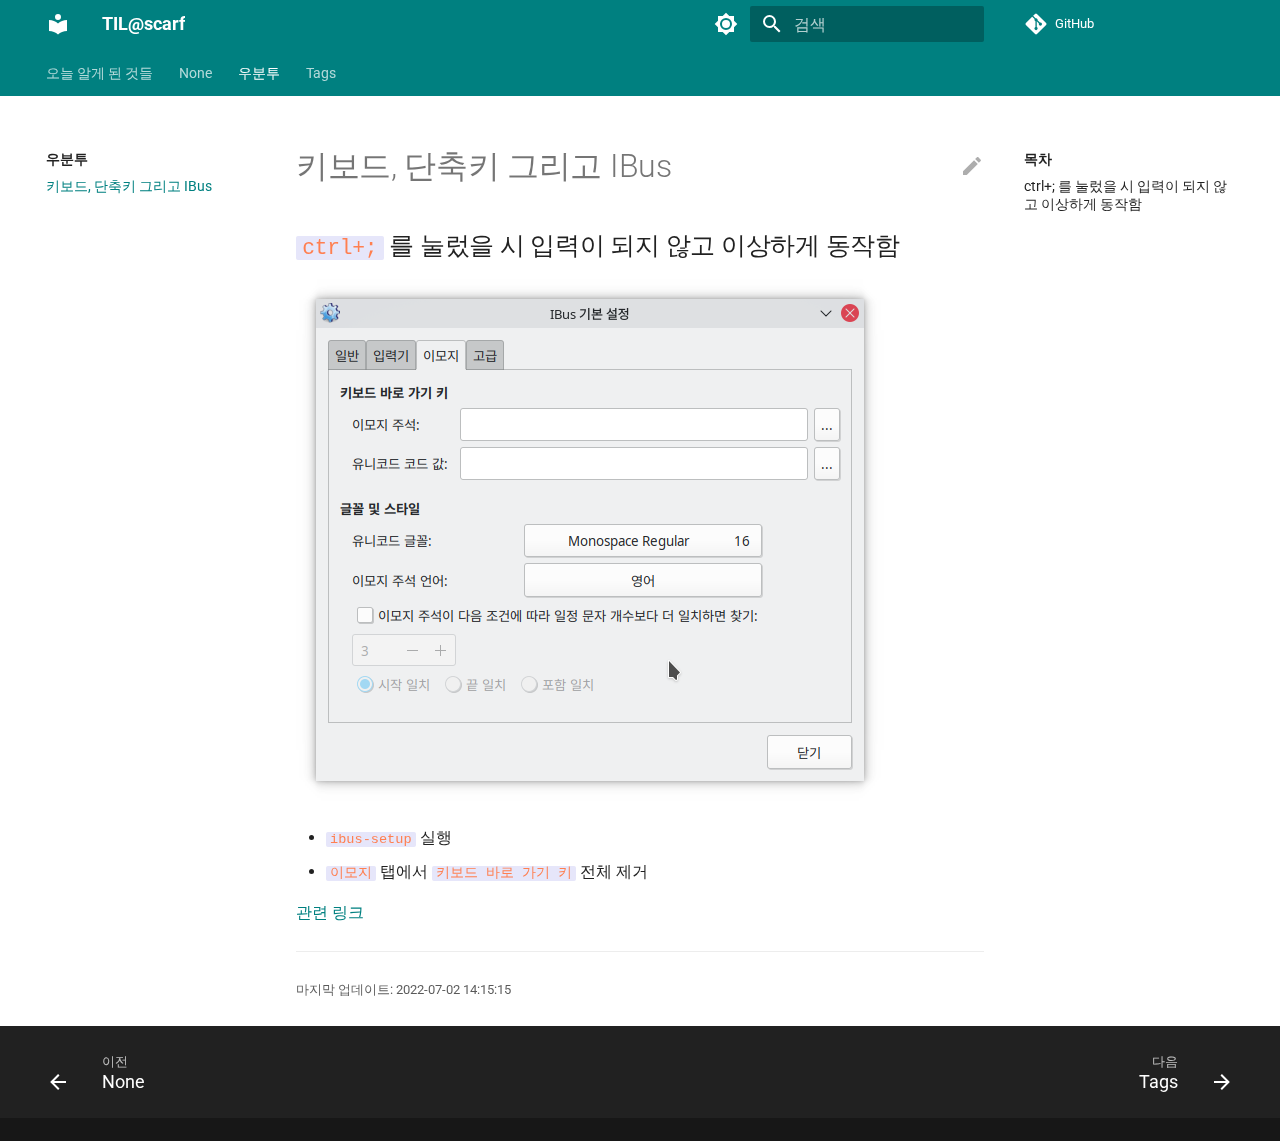
==== 우분투/keyboard/index.html @ 7611f524 "Deployed 8a9ab65 with MkDocs version: 1.3.0" ====
<!doctype html>
<html lang="kr" class="no-js">
  <head>
    
      <meta charset="utf-8">
      <meta name="viewport" content="width=device-width,initial-scale=1">
      
      
      
      <link rel="icon" href="../../assets/images/favicon.png">
      <meta name="generator" content="mkdocs-1.3.0, mkdocs-material-8.3.8">
    
    
      
        <title>키보드, 단축키 그리고 IBus - TIL@scarf</title>
      
    
    
      <link rel="stylesheet" href="../../assets/stylesheets/main.1d29e8d0.min.css">
      
        
        <link rel="stylesheet" href="../../assets/stylesheets/palette.cbb835fc.min.css">
        
      
      
    
    
    
      
        
        
        <link rel="preconnect" href="https://fonts.gstatic.com" crossorigin>
        <link rel="stylesheet" href="https://fonts.googleapis.com/css?family=Roboto:300,300i,400,400i,700,700i%7CUbuntu+Mono:400,400i,700,700i&display=fallback">
        <style>:root{--md-text-font:"Roboto";--md-code-font:"Ubuntu Mono"}</style>
      
    
    
      <link rel="stylesheet" href="../../stylesheets/extra.css">
    
    <script>__md_scope=new URL("../..",location),__md_get=(e,_=localStorage,t=__md_scope)=>JSON.parse(_.getItem(t.pathname+"."+e)),__md_set=(e,_,t=localStorage,a=__md_scope)=>{try{t.setItem(a.pathname+"."+e,JSON.stringify(_))}catch(e){}}</script>
    
      

    
    
  </head>
  
  
    
    
      
    
    
    
    
    <body dir="ltr" data-md-color-scheme="default" data-md-color-primary="" data-md-color-accent="">
  
    
    
      <script>var palette=__md_get("__palette");if(palette&&"object"==typeof palette.color)for(var key of Object.keys(palette.color))document.body.setAttribute("data-md-color-"+key,palette.color[key])</script>
    
    <input class="md-toggle" data-md-toggle="drawer" type="checkbox" id="__drawer" autocomplete="off">
    <input class="md-toggle" data-md-toggle="search" type="checkbox" id="__search" autocomplete="off">
    <label class="md-overlay" for="__drawer"></label>
    <div data-md-component="skip">
      
        
        <a href="#ibus" class="md-skip">
          콘텐츠로 이동
        </a>
      
    </div>
    <div data-md-component="announce">
      
    </div>
    
    
      

<header class="md-header" data-md-component="header">
  <nav class="md-header__inner md-grid" aria-label="Header">
    <a href="../.." title="TIL@scarf" class="md-header__button md-logo" aria-label="TIL@scarf" data-md-component="logo">
      
  
  <svg xmlns="http://www.w3.org/2000/svg" viewBox="0 0 24 24"><path d="M12 8a3 3 0 0 0 3-3 3 3 0 0 0-3-3 3 3 0 0 0-3 3 3 3 0 0 0 3 3m0 3.54C9.64 9.35 6.5 8 3 8v11c3.5 0 6.64 1.35 9 3.54 2.36-2.19 5.5-3.54 9-3.54V8c-3.5 0-6.64 1.35-9 3.54Z"/></svg>

    </a>
    <label class="md-header__button md-icon" for="__drawer">
      <svg xmlns="http://www.w3.org/2000/svg" viewBox="0 0 24 24"><path d="M3 6h18v2H3V6m0 5h18v2H3v-2m0 5h18v2H3v-2Z"/></svg>
    </label>
    <div class="md-header__title" data-md-component="header-title">
      <div class="md-header__ellipsis">
        <div class="md-header__topic">
          <span class="md-ellipsis">
            TIL@scarf
          </span>
        </div>
        <div class="md-header__topic" data-md-component="header-topic">
          <span class="md-ellipsis">
            
              키보드, 단축키 그리고 IBus
            
          </span>
        </div>
      </div>
    </div>
    
      <form class="md-header__option" data-md-component="palette">
        
          
          
          <input class="md-option" data-md-color-media="" data-md-color-scheme="default" data-md-color-primary="" data-md-color-accent=""  aria-label="Switch to dark mode"  type="radio" name="__palette" id="__palette_1">
          
            <label class="md-header__button md-icon" title="Switch to dark mode" for="__palette_2" hidden>
              <svg xmlns="http://www.w3.org/2000/svg" viewBox="0 0 24 24"><path d="M12 8a4 4 0 0 0-4 4 4 4 0 0 0 4 4 4 4 0 0 0 4-4 4 4 0 0 0-4-4m0 10a6 6 0 0 1-6-6 6 6 0 0 1 6-6 6 6 0 0 1 6 6 6 6 0 0 1-6 6m8-9.31V4h-4.69L12 .69 8.69 4H4v4.69L.69 12 4 15.31V20h4.69L12 23.31 15.31 20H20v-4.69L23.31 12 20 8.69Z"/></svg>
            </label>
          
        
          
          
          <input class="md-option" data-md-color-media="" data-md-color-scheme="slate" data-md-color-primary="" data-md-color-accent=""  aria-label="Switch to light mode"  type="radio" name="__palette" id="__palette_2">
          
            <label class="md-header__button md-icon" title="Switch to light mode" for="__palette_1" hidden>
              <svg xmlns="http://www.w3.org/2000/svg" viewBox="0 0 24 24"><path d="M12 18c-.89 0-1.74-.2-2.5-.55C11.56 16.5 13 14.42 13 12c0-2.42-1.44-4.5-3.5-5.45C10.26 6.2 11.11 6 12 6a6 6 0 0 1 6 6 6 6 0 0 1-6 6m8-9.31V4h-4.69L12 .69 8.69 4H4v4.69L.69 12 4 15.31V20h4.69L12 23.31 15.31 20H20v-4.69L23.31 12 20 8.69Z"/></svg>
            </label>
          
        
      </form>
    
    
    
      <label class="md-header__button md-icon" for="__search">
        <svg xmlns="http://www.w3.org/2000/svg" viewBox="0 0 24 24"><path d="M9.5 3A6.5 6.5 0 0 1 16 9.5c0 1.61-.59 3.09-1.56 4.23l.27.27h.79l5 5-1.5 1.5-5-5v-.79l-.27-.27A6.516 6.516 0 0 1 9.5 16 6.5 6.5 0 0 1 3 9.5 6.5 6.5 0 0 1 9.5 3m0 2C7 5 5 7 5 9.5S7 14 9.5 14 14 12 14 9.5 12 5 9.5 5Z"/></svg>
      </label>
      <div class="md-search" data-md-component="search" role="dialog">
  <label class="md-search__overlay" for="__search"></label>
  <div class="md-search__inner" role="search">
    <form class="md-search__form" name="search">
      <input type="text" class="md-search__input" name="query" aria-label="검색" placeholder="검색" autocapitalize="off" autocorrect="off" autocomplete="off" spellcheck="false" data-md-component="search-query" required>
      <label class="md-search__icon md-icon" for="__search">
        <svg xmlns="http://www.w3.org/2000/svg" viewBox="0 0 24 24"><path d="M9.5 3A6.5 6.5 0 0 1 16 9.5c0 1.61-.59 3.09-1.56 4.23l.27.27h.79l5 5-1.5 1.5-5-5v-.79l-.27-.27A6.516 6.516 0 0 1 9.5 16 6.5 6.5 0 0 1 3 9.5 6.5 6.5 0 0 1 9.5 3m0 2C7 5 5 7 5 9.5S7 14 9.5 14 14 12 14 9.5 12 5 9.5 5Z"/></svg>
        <svg xmlns="http://www.w3.org/2000/svg" viewBox="0 0 24 24"><path d="M20 11v2H8l5.5 5.5-1.42 1.42L4.16 12l7.92-7.92L13.5 5.5 8 11h12Z"/></svg>
      </label>
      <nav class="md-search__options" aria-label="검색">
        
        <button type="reset" class="md-search__icon md-icon" aria-label="지우기" tabindex="-1">
          <svg xmlns="http://www.w3.org/2000/svg" viewBox="0 0 24 24"><path d="M19 6.41 17.59 5 12 10.59 6.41 5 5 6.41 10.59 12 5 17.59 6.41 19 12 13.41 17.59 19 19 17.59 13.41 12 19 6.41Z"/></svg>
        </button>
      </nav>
      
        <div class="md-search__suggest" data-md-component="search-suggest"></div>
      
    </form>
    <div class="md-search__output">
      <div class="md-search__scrollwrap" data-md-scrollfix>
        <div class="md-search-result" data-md-component="search-result">
          <div class="md-search-result__meta">
            검색 초기화
          </div>
          <ol class="md-search-result__list"></ol>
        </div>
      </div>
    </div>
  </div>
</div>
    
    
      <div class="md-header__source">
        <a href="https://github.com/scarf005/TIL/" title="저장소로 이동" class="md-source" data-md-component="source">
  <div class="md-source__icon md-icon">
    
    <svg xmlns="http://www.w3.org/2000/svg" viewBox="0 0 448 512"><!--! Font Awesome Free 6.1.1 by @fontawesome - https://fontawesome.com License - https://fontawesome.com/license/free (Icons: CC BY 4.0, Fonts: SIL OFL 1.1, Code: MIT License) Copyright 2022 Fonticons, Inc.--><path d="M439.55 236.05 244 40.45a28.87 28.87 0 0 0-40.81 0l-40.66 40.63 51.52 51.52c27.06-9.14 52.68 16.77 43.39 43.68l49.66 49.66c34.23-11.8 61.18 31 35.47 56.69-26.49 26.49-70.21-2.87-56-37.34L240.22 199v121.85c25.3 12.54 22.26 41.85 9.08 55a34.34 34.34 0 0 1-48.55 0c-17.57-17.6-11.07-46.91 11.25-56v-123c-20.8-8.51-24.6-30.74-18.64-45L142.57 101 8.45 235.14a28.86 28.86 0 0 0 0 40.81l195.61 195.6a28.86 28.86 0 0 0 40.8 0l194.69-194.69a28.86 28.86 0 0 0 0-40.81z"/></svg>
  </div>
  <div class="md-source__repository">
    GitHub
  </div>
</a>
      </div>
    
  </nav>
  
</header>
    
    <div class="md-container" data-md-component="container">
      
      
        
          
            
<nav class="md-tabs" aria-label="Tabs" data-md-component="tabs">
  <div class="md-tabs__inner md-grid">
    <ul class="md-tabs__list">
      
        
  
  


  <li class="md-tabs__item">
    <a href="../.." class="md-tabs__link">
      오늘 알게 된 것들
    </a>
  </li>

      
        
  
  


  <li class="md-tabs__item">
    <a href="../../tags.html" class="md-tabs__link">
      None
    </a>
  </li>

      
        
  
  
    
  


  
  
  
    <li class="md-tabs__item">
      <a href="./" class="md-tabs__link md-tabs__link--active">
        우분투
      </a>
    </li>
  

      
        
  
  


  <li class="md-tabs__item">
    <a href="../../tags.html" class="md-tabs__link">
      Tags
    </a>
  </li>

      
    </ul>
  </div>
</nav>
          
        
      
      <main class="md-main" data-md-component="main">
        <div class="md-main__inner md-grid">
          
            
              
              <div class="md-sidebar md-sidebar--primary" data-md-component="sidebar" data-md-type="navigation" >
                <div class="md-sidebar__scrollwrap">
                  <div class="md-sidebar__inner">
                    

  


<nav class="md-nav md-nav--primary md-nav--lifted" aria-label="Navigation" data-md-level="0">
  <label class="md-nav__title" for="__drawer">
    <a href="../.." title="TIL@scarf" class="md-nav__button md-logo" aria-label="TIL@scarf" data-md-component="logo">
      
  
  <svg xmlns="http://www.w3.org/2000/svg" viewBox="0 0 24 24"><path d="M12 8a3 3 0 0 0 3-3 3 3 0 0 0-3-3 3 3 0 0 0-3 3 3 3 0 0 0 3 3m0 3.54C9.64 9.35 6.5 8 3 8v11c3.5 0 6.64 1.35 9 3.54 2.36-2.19 5.5-3.54 9-3.54V8c-3.5 0-6.64 1.35-9 3.54Z"/></svg>

    </a>
    TIL@scarf
  </label>
  
    <div class="md-nav__source">
      <a href="https://github.com/scarf005/TIL/" title="저장소로 이동" class="md-source" data-md-component="source">
  <div class="md-source__icon md-icon">
    
    <svg xmlns="http://www.w3.org/2000/svg" viewBox="0 0 448 512"><!--! Font Awesome Free 6.1.1 by @fontawesome - https://fontawesome.com License - https://fontawesome.com/license/free (Icons: CC BY 4.0, Fonts: SIL OFL 1.1, Code: MIT License) Copyright 2022 Fonticons, Inc.--><path d="M439.55 236.05 244 40.45a28.87 28.87 0 0 0-40.81 0l-40.66 40.63 51.52 51.52c27.06-9.14 52.68 16.77 43.39 43.68l49.66 49.66c34.23-11.8 61.18 31 35.47 56.69-26.49 26.49-70.21-2.87-56-37.34L240.22 199v121.85c25.3 12.54 22.26 41.85 9.08 55a34.34 34.34 0 0 1-48.55 0c-17.57-17.6-11.07-46.91 11.25-56v-123c-20.8-8.51-24.6-30.74-18.64-45L142.57 101 8.45 235.14a28.86 28.86 0 0 0 0 40.81l195.61 195.6a28.86 28.86 0 0 0 40.8 0l194.69-194.69a28.86 28.86 0 0 0 0-40.81z"/></svg>
  </div>
  <div class="md-source__repository">
    GitHub
  </div>
</a>
    </div>
  
  <ul class="md-nav__list" data-md-scrollfix>
    
      
      
      

  
  
  
    <li class="md-nav__item">
      <a href="../.." class="md-nav__link">
        오늘 알게 된 것들
      </a>
    </li>
  

    
      
      
      

  
  
  
    <li class="md-nav__item">
      <a href="../../tags.html" class="md-nav__link">
        None
      </a>
    </li>
  

    
      
      
      

  
  
    
  
  
    
    <li class="md-nav__item md-nav__item--active md-nav__item--nested">
      
      
        <input class="md-nav__toggle md-toggle" data-md-toggle="__nav_3" type="checkbox" id="__nav_3" checked>
      
      
      
      
        <label class="md-nav__link" for="__nav_3">
          우분투
          <span class="md-nav__icon md-icon"></span>
        </label>
      
      <nav class="md-nav" aria-label="우분투" data-md-level="1">
        <label class="md-nav__title" for="__nav_3">
          <span class="md-nav__icon md-icon"></span>
          우분투
        </label>
        <ul class="md-nav__list" data-md-scrollfix>
          
            
              
  
  
    
  
  
    <li class="md-nav__item md-nav__item--active">
      
      <input class="md-nav__toggle md-toggle" data-md-toggle="toc" type="checkbox" id="__toc">
      
      
        
      
      
        <label class="md-nav__link md-nav__link--active" for="__toc">
          키보드, 단축키 그리고 IBus
          <span class="md-nav__icon md-icon"></span>
        </label>
      
      <a href="./" class="md-nav__link md-nav__link--active">
        키보드, 단축키 그리고 IBus
      </a>
      
        

<nav class="md-nav md-nav--secondary" aria-label="목차">
  
  
  
    
  
  
    <label class="md-nav__title" for="__toc">
      <span class="md-nav__icon md-icon"></span>
      목차
    </label>
    <ul class="md-nav__list" data-md-component="toc" data-md-scrollfix>
      
        <li class="md-nav__item">
  <a href="#ctrl" class="md-nav__link">
    ctrl+; 를 눌렀을 시 입력이 되지 않고 이상하게 동작함
  </a>
  
</li>
      
    </ul>
  
</nav>
      
    </li>
  

            
          
        </ul>
      </nav>
    </li>
  

    
      
      
      

  
  
  
    <li class="md-nav__item">
      <a href="../../tags.html" class="md-nav__link">
        Tags
      </a>
    </li>
  

    
  </ul>
</nav>
                  </div>
                </div>
              </div>
            
            
              
              <div class="md-sidebar md-sidebar--secondary" data-md-component="sidebar" data-md-type="toc" >
                <div class="md-sidebar__scrollwrap">
                  <div class="md-sidebar__inner">
                    

<nav class="md-nav md-nav--secondary" aria-label="목차">
  
  
  
    
  
  
    <label class="md-nav__title" for="__toc">
      <span class="md-nav__icon md-icon"></span>
      목차
    </label>
    <ul class="md-nav__list" data-md-component="toc" data-md-scrollfix>
      
        <li class="md-nav__item">
  <a href="#ctrl" class="md-nav__link">
    ctrl+; 를 눌렀을 시 입력이 되지 않고 이상하게 동작함
  </a>
  
</li>
      
    </ul>
  
</nav>
                  </div>
                </div>
              </div>
            
          
          <div class="md-content" data-md-component="content">
            <article class="md-content__inner md-typeset">
              
                
  <a href="https://github.com/scarf005/TIL/edit/master/docs/우분투/keyboard.md" title="이 페이지를 편집" class="md-content__button md-icon">
    <svg xmlns="http://www.w3.org/2000/svg" viewBox="0 0 24 24"><path d="M20.71 7.04c.39-.39.39-1.04 0-1.41l-2.34-2.34c-.37-.39-1.02-.39-1.41 0l-1.84 1.83 3.75 3.75M3 17.25V21h3.75L17.81 9.93l-3.75-3.75L3 17.25Z"/></svg>
  </a>


  



<h1 id="ibus">키보드, 단축키 그리고 IBus</h1>
<h2 id="ctrl"><code>ctrl+;</code> 를 눌렀을 시 입력이 되지 않고 이상하게 동작함</h2>
<p><img alt="" src="/images/IBus 기본 설정_01.png" /></p>
<ul>
<li><code>ibus-setup</code> 실행</li>
<li><code>이모지</code> 탭에서 <code>키보드 바로 가기 키</code> 전체 제거</li>
</ul>
<p><a href="https://forums.debian.net/viewtopic.php?f=6&amp;p=752386">관련 링크</a></p>

  <hr>
<div class="md-source-file">
  <small>
    
      마지막 업데이트:
      <span class="git-revision-date-localized-plugin git-revision-date-localized-plugin-iso_datetime">2022-07-02 14:15:15</span>
      
    
  </small>
</div>

              
            </article>
            
          </div>
        </div>
        
      </main>
      
        <footer class="md-footer">
  
    
    <nav class="md-footer__inner md-grid" aria-label="Footer" >
      
        
        <a href="../../tags.html" class="md-footer__link md-footer__link--prev" aria-label="이전: None" rel="prev">
          <div class="md-footer__button md-icon">
            <svg xmlns="http://www.w3.org/2000/svg" viewBox="0 0 24 24"><path d="M20 11v2H8l5.5 5.5-1.42 1.42L4.16 12l7.92-7.92L13.5 5.5 8 11h12Z"/></svg>
          </div>
          <div class="md-footer__title">
            <div class="md-ellipsis">
              <span class="md-footer__direction">
                이전
              </span>
              None
            </div>
          </div>
        </a>
      
      
        
        <a href="../../tags.html" class="md-footer__link md-footer__link--next" aria-label="다음: Tags" rel="next">
          <div class="md-footer__title">
            <div class="md-ellipsis">
              <span class="md-footer__direction">
                다음
              </span>
              Tags
            </div>
          </div>
          <div class="md-footer__button md-icon">
            <svg xmlns="http://www.w3.org/2000/svg" viewBox="0 0 24 24"><path d="M4 11v2h12l-5.5 5.5 1.42 1.42L19.84 12l-7.92-7.92L10.5 5.5 16 11H4Z"/></svg>
          </div>
        </a>
      
    </nav>
  
  <div class="md-footer-meta md-typeset">
    <div class="md-footer-meta__inner md-grid">
      <div class="md-copyright">
  
  
</div>
      
    </div>
  </div>
</footer>
      
    </div>
    <div class="md-dialog" data-md-component="dialog">
      <div class="md-dialog__inner md-typeset"></div>
    </div>
    <script id="__config" type="application/json">{"base": "../..", "features": ["navigation.instant", "navigation.tabs", "search.suggest", "search.highlight", "header.autohide"], "search": "../../assets/javascripts/workers/search.b97dbffb.min.js", "translations": {"clipboard.copied": "\ud074\ub9bd\ubcf4\ub4dc\uc5d0 \ubcf5\uc0ac\ub428", "clipboard.copy": "\ud074\ub9bd\ubcf4\ub4dc\ub85c \ubcf5\uc0ac", "search.config.lang": "en", "search.config.pipeline": " ", "search.config.separator": "[\\s\\-]+", "search.placeholder": "\uac80\uc0c9", "search.result.more.one": "\uc774 \ubb38\uc11c\uc5d0\uc11c 1\uac1c\uc758 \uac80\uc0c9 \uacb0\uacfc \ub354 \ubcf4\uae30", "search.result.more.other": "\uc774 \ubb38\uc11c\uc5d0\uc11c #\uac1c\uc758 \uac80\uc0c9 \uacb0\uacfc \ub354 \ubcf4\uae30", "search.result.none": "\uac80\uc0c9\uc5b4\uc640 \uc77c\uce58\ud558\ub294 \ubb38\uc11c\uac00 \uc5c6\uc2b5\ub2c8\ub2e4", "search.result.one": "1\uac1c\uc758 \uc77c\uce58\ud558\ub294 \ubb38\uc11c", "search.result.other": "#\uac1c\uc758 \uc77c\uce58\ud558\ub294 \ubb38\uc11c", "search.result.placeholder": "\uac80\uc0c9\uc5b4\ub97c \uc785\ub825\ud558\uc138\uc694", "search.result.term.missing": "\ud3ec\ud568\ub418\uc9c0 \uc54a\uc740 \uac80\uc0c9\uc5b4", "select.version.title": "\ubc84\uc804 \uc120\ud0dd"}}</script>
    
    
      <script src="../../assets/javascripts/bundle.0238f547.min.js"></script>
      
    
  </body>
</html>
---- assets/stylesheets/main.1d29e8d0.min.css ----
@charset "UTF-8";html{-webkit-text-size-adjust:none;-moz-text-size-adjust:none;-ms-text-size-adjust:none;text-size-adjust:none;box-sizing:border-box}*,:after,:before{box-sizing:inherit}@media (prefers-reduced-motion){*,:after,:before{transition:none!important}}body{margin:0}a,button,input,label{-webkit-tap-highlight-color:transparent}a{color:inherit;text-decoration:none}hr{border:0;box-sizing:initial;display:block;height:.05rem;overflow:visible;padding:0}small{font-size:80%}sub,sup{line-height:1em}img{border-style:none}table{border-collapse:initial;border-spacing:0}td,th{font-weight:400;vertical-align:top}button{background:transparent;border:0;font-family:inherit;font-size:inherit;margin:0;padding:0}input{border:0;outline:none}:root,[data-md-color-scheme=default]{--md-default-fg-color:rgba(0,0,0,.87);--md-default-fg-color--light:rgba(0,0,0,.54);--md-default-fg-color--lighter:rgba(0,0,0,.32);--md-default-fg-color--lightest:rgba(0,0,0,.07);--md-default-bg-color:#fff;--md-default-bg-color--light:hsla(0,0%,100%,.7);--md-default-bg-color--lighter:hsla(0,0%,100%,.3);--md-default-bg-color--lightest:hsla(0,0%,100%,.12);--md-primary-fg-color:#4051b5;--md-primary-fg-color--light:#5d6cc0;--md-primary-fg-color--dark:#303fa1;--md-primary-bg-color:#fff;--md-primary-bg-color--light:hsla(0,0%,100%,.7);--md-accent-fg-color:#526cfe;--md-accent-fg-color--transparent:rgba(82,108,254,.1);--md-accent-bg-color:#fff;--md-accent-bg-color--light:hsla(0,0%,100%,.7);--md-code-fg-color:#36464e;--md-code-bg-color:#f5f5f5;--md-code-hl-color:rgba(255,255,0,.5);--md-code-hl-number-color:#d52a2a;--md-code-hl-special-color:#db1457;--md-code-hl-function-color:#a846b9;--md-code-hl-constant-color:#6e59d9;--md-code-hl-keyword-color:#3f6ec6;--md-code-hl-string-color:#1c7d4d;--md-code-hl-name-color:var(--md-code-fg-color);--md-code-hl-operator-color:var(--md-default-fg-color--light);--md-code-hl-punctuation-color:var(--md-default-fg-color--light);--md-code-hl-comment-color:var(--md-default-fg-color--light);--md-code-hl-generic-color:var(--md-default-fg-color--light);--md-code-hl-variable-color:var(--md-default-fg-color--light);--md-typeset-color:var(--md-default-fg-color);--md-typeset-a-color:var(--md-primary-fg-color);--md-typeset-mark-color:rgba(255,255,0,.5);--md-typeset-del-color:rgba(245,80,61,.15);--md-typeset-ins-color:rgba(11,213,112,.15);--md-typeset-kbd-color:#fafafa;--md-typeset-kbd-accent-color:#fff;--md-typeset-kbd-border-color:#b8b8b8;--md-typeset-table-color:rgba(0,0,0,.12);--md-admonition-fg-color:var(--md-default-fg-color);--md-admonition-bg-color:var(--md-default-bg-color);--md-footer-fg-color:#fff;--md-footer-fg-color--light:hsla(0,0%,100%,.7);--md-footer-fg-color--lighter:hsla(0,0%,100%,.3);--md-footer-bg-color:rgba(0,0,0,.87);--md-footer-bg-color--dark:rgba(0,0,0,.32);--md-shadow-z1:0 0.2rem 0.5rem rgba(0,0,0,.05),0 0 0.05rem rgba(0,0,0,.1);--md-shadow-z2:0 0.2rem 0.5rem rgba(0,0,0,.1),0 0 0.05rem rgba(0,0,0,.25);--md-shadow-z3:0 0.2rem 0.5rem rgba(0,0,0,.2),0 0 0.05rem rgba(0,0,0,.35)}.md-icon svg{fill:currentcolor;display:block;height:1.2rem;width:1.2rem}body{-webkit-font-smoothing:antialiased;-moz-osx-font-smoothing:grayscale;--md-text-font-family:var(--md-text-font,_),-apple-system,BlinkMacSystemFont,Helvetica,Arial,sans-serif;--md-code-font-family:var(--md-code-font,_),SFMono-Regular,Consolas,Menlo,monospace}body,input{font-feature-settings:"kern","liga";font-family:var(--md-text-font-family)}body,code,input,kbd,pre{color:var(--md-typeset-color)}code,kbd,pre{font-feature-settings:"kern";font-family:var(--md-code-font-family)}:root{--md-typeset-table-sort-icon:url('data:image/svg+xml;charset=utf-8,<svg xmlns="http://www.w3.org/2000/svg" viewBox="0 0 24 24"><path d="m18 21-4-4h3V7h-3l4-4 4 4h-3v10h3M2 19v-2h10v2M2 13v-2h7v2M2 7V5h4v2H2Z"/></svg>');--md-typeset-table-sort-icon--asc:url('data:image/svg+xml;charset=utf-8,<svg xmlns="http://www.w3.org/2000/svg" viewBox="0 0 24 24"><path d="M19 17h3l-4 4-4-4h3V3h2M2 17h10v2H2M6 5v2H2V5m0 6h7v2H2v-2Z"/></svg>');--md-typeset-table-sort-icon--desc:url('data:image/svg+xml;charset=utf-8,<svg xmlns="http://www.w3.org/2000/svg" viewBox="0 0 24 24"><path d="M19 7h3l-4-4-4 4h3v14h2M2 17h10v2H2M6 5v2H2V5m0 6h7v2H2v-2Z"/></svg>')}.md-typeset{-webkit-print-color-adjust:exact;color-adjust:exact;font-size:.8rem;line-height:1.6}@media print{.md-typeset{font-size:.68rem}}.md-typeset blockquote,.md-typeset dl,.md-typeset figure,.md-typeset ol,.md-typeset pre,.md-typeset ul{margin-bottom:1em;margin-top:1em}.md-typeset h1{color:var(--md-default-fg-color--light);font-size:2em;line-height:1.3;margin:0 0 1.25em}.md-typeset h1,.md-typeset h2{font-weight:300;letter-spacing:-.01em}.md-typeset h2{font-size:1.5625em;line-height:1.4;margin:1.6em 0 .64em}.md-typeset h3{font-size:1.25em;font-weight:400;letter-spacing:-.01em;line-height:1.5;margin:1.6em 0 .8em}.md-typeset h2+h3{margin-top:.8em}.md-typeset h4{font-weight:700;letter-spacing:-.01em;margin:1em 0}.md-typeset h5,.md-typeset h6{color:var(--md-default-fg-color--light);font-size:.8em;font-weight:700;letter-spacing:-.01em;margin:1.25em 0}.md-typeset h5{text-transform:uppercase}.md-typeset hr{border-bottom:.05rem solid var(--md-default-fg-color--lightest);display:flow-root;margin:1.5em 0}.md-typeset a{color:var(--md-typeset-a-color);word-break:break-word}.md-typeset a,.md-typeset a:before{transition:color 125ms}.md-typeset a:focus,.md-typeset a:hover{color:var(--md-accent-fg-color)}.md-typeset a:focus code,.md-typeset a:hover code{background-color:var(--md-accent-fg-color--transparent)}.md-typeset a code{color:currentcolor;transition:background-color 125ms}.md-typeset a.focus-visible{outline-color:var(--md-accent-fg-color);outline-offset:.2rem}.md-typeset code,.md-typeset kbd,.md-typeset pre{color:var(--md-code-fg-color);direction:ltr}@media print{.md-typeset code,.md-typeset kbd,.md-typeset pre{white-space:pre-wrap}}.md-typeset code{background-color:var(--md-code-bg-color);border-radius:.1rem;-webkit-box-decoration-break:clone;box-decoration-break:clone;font-size:.85em;padding:0 .2941176471em;word-break:break-word}.md-typeset code:not(.focus-visible){-webkit-tap-highlight-color:transparent;outline:none}.md-typeset pre{display:flow-root;line-height:1.4;position:relative}.md-typeset pre>code{-webkit-box-decoration-break:slice;box-decoration-break:slice;box-shadow:none;display:block;margin:0;outline-color:var(--md-accent-fg-color);overflow:auto;padding:.7720588235em 1.1764705882em;scrollbar-color:var(--md-default-fg-color--lighter) transparent;scrollbar-width:thin;touch-action:auto;word-break:normal}.md-typeset pre>code:hover{scrollbar-color:var(--md-accent-fg-color) transparent}.md-typeset pre>code::-webkit-scrollbar{height:.2rem;width:.2rem}.md-typeset pre>code::-webkit-scrollbar-thumb{background-color:var(--md-default-fg-color--lighter)}.md-typeset pre>code::-webkit-scrollbar-thumb:hover{background-color:var(--md-accent-fg-color)}.md-typeset kbd{background-color:var(--md-typeset-kbd-color);border-radius:.1rem;box-shadow:0 .1rem 0 .05rem var(--md-typeset-kbd-border-color),0 .1rem 0 var(--md-typeset-kbd-border-color),0 -.1rem .2rem var(--md-typeset-kbd-accent-color) inset;color:var(--md-default-fg-color);display:inline-block;font-size:.75em;padding:0 .6666666667em;vertical-align:text-top;word-break:break-word}.md-typeset mark{background-color:var(--md-typeset-mark-color);-webkit-box-decoration-break:clone;box-decoration-break:clone;color:inherit;word-break:break-word}.md-typeset abbr{border-bottom:.05rem dotted var(--md-default-fg-color--light);cursor:help;text-decoration:none}@media (hover:none){.md-typeset abbr{position:relative}.md-typeset abbr[title]:-webkit-any(:focus,:hover):after{background-color:var(--md-default-fg-color);border-radius:.1rem;box-shadow:var(--md-shadow-z3);color:var(--md-default-bg-color);content:attr(title);display:inline-block;font-size:.7rem;margin-top:2em;max-width:80%;min-width:-webkit-max-content;min-width:max-content;padding:.2rem .3rem;position:absolute;width:auto}.md-typeset abbr[title]:-moz-any(:focus,:hover):after{background-color:var(--md-default-fg-color);border-radius:.1rem;box-shadow:var(--md-shadow-z3);color:var(--md-default-bg-color);content:attr(title);display:inline-block;font-size:.7rem;margin-top:2em;max-width:80%;min-width:-moz-max-content;min-width:max-content;padding:.2rem .3rem;position:absolute;width:auto}[dir=ltr] .md-typeset abbr[title]:-webkit-any(:focus,:hover):after{left:0}[dir=ltr] .md-typeset abbr[title]:-moz-any(:focus,:hover):after{left:0}[dir=ltr] .md-typeset abbr[title]:is(:focus,:hover):after{left:0}[dir=rtl] .md-typeset abbr[title]:-webkit-any(:focus,:hover):after{right:0}[dir=rtl] .md-typeset abbr[title]:-moz-any(:focus,:hover):after{right:0}[dir=rtl] .md-typeset abbr[title]:is(:focus,:hover):after{right:0}.md-typeset abbr[title]:is(:focus,:hover):after{background-color:var(--md-default-fg-color);border-radius:.1rem;box-shadow:var(--md-shadow-z3);color:var(--md-default-bg-color);content:attr(title);display:inline-block;font-size:.7rem;margin-top:2em;max-width:80%;min-width:-webkit-max-content;min-width:-moz-max-content;min-width:max-content;padding:.2rem .3rem;position:absolute;width:auto}}.md-typeset small{opacity:.75}[dir=ltr] .md-typeset sub,[dir=ltr] .md-typeset sup{margin-left:.078125em}[dir=rtl] .md-typeset sub,[dir=rtl] .md-typeset sup{margin-right:.078125em}[dir=ltr] .md-typeset blockquote{padding-left:.6rem}[dir=rtl] .md-typeset blockquote{padding-right:.6rem}[dir=ltr] .md-typeset blockquote{border-left:.2rem solid var(--md-default-fg-color--lighter)}[dir=rtl] .md-typeset blockquote{border-right:.2rem solid var(--md-default-fg-color--lighter)}.md-typeset blockquote{color:var(--md-default-fg-color--light);margin-left:0;margin-right:0}.md-typeset ul{list-style-type:disc}[dir=ltr] .md-typeset ol,[dir=ltr] .md-typeset ul{margin-left:.625em}[dir=rtl] .md-typeset ol,[dir=rtl] .md-typeset ul{margin-right:.625em}.md-typeset ol,.md-typeset ul{padding:0}.md-typeset ol:not([hidden]),.md-typeset ul:not([hidden]){display:flow-root}.md-typeset ol ol,.md-typeset ul ol{list-style-type:lower-alpha}.md-typeset ol ol ol,.md-typeset ul ol ol{list-style-type:lower-roman}[dir=ltr] .md-typeset ol li,[dir=ltr] .md-typeset ul li{margin-left:1.25em}[dir=rtl] .md-typeset ol li,[dir=rtl] .md-typeset ul li{margin-right:1.25em}.md-typeset ol li,.md-typeset ul li{margin-bottom:.5em}.md-typeset ol li blockquote,.md-typeset ol li p,.md-typeset ul li blockquote,.md-typeset ul li p{margin:.5em 0}.md-typeset ol li:last-child,.md-typeset ul li:last-child{margin-bottom:0}.md-typeset ol li :-webkit-any(ul,ol),.md-typeset ul li :-webkit-any(ul,ol){margin-bottom:.5em;margin-top:.5em}.md-typeset ol li :-moz-any(ul,ol),.md-typeset ul li :-moz-any(ul,ol){margin-bottom:.5em;margin-top:.5em}[dir=ltr] .md-typeset ol li :-webkit-any(ul,ol),[dir=ltr] .md-typeset ul li :-webkit-any(ul,ol){margin-left:.625em}[dir=ltr] .md-typeset ol li :-moz-any(ul,ol),[dir=ltr] .md-typeset ul li :-moz-any(ul,ol){margin-left:.625em}[dir=ltr] .md-typeset ol li :is(ul,ol),[dir=ltr] .md-typeset ul li :is(ul,ol){margin-left:.625em}[dir=rtl] .md-typeset ol li :-webkit-any(ul,ol),[dir=rtl] .md-typeset ul li :-webkit-any(ul,ol){margin-right:.625em}[dir=rtl] .md-typeset ol li :-moz-any(ul,ol),[dir=rtl] .md-typeset ul li :-moz-any(ul,ol){margin-right:.625em}[dir=rtl] .md-typeset ol li :is(ul,ol),[dir=rtl] .md-typeset ul li :is(ul,ol){margin-right:.625em}.md-typeset ol li :is(ul,ol),.md-typeset ul li :is(ul,ol){margin-bottom:.5em;margin-top:.5em}[dir=ltr] .md-typeset dd{margin-left:1.875em}[dir=rtl] .md-typeset dd{margin-right:1.875em}.md-typeset dd{margin-bottom:1.5em;margin-top:1em}.md-typeset img,.md-typeset svg,.md-typeset video{height:auto;max-width:100%}.md-typeset img[align=left]{margin:1em 1em 1em 0}.md-typeset img[align=right]{margin:1em 0 1em 1em}.md-typeset img[align]:only-child{margin-top:0}.md-typeset img[src$="#gh-dark-mode-only"],.md-typeset img[src$="#only-dark"]{display:none}.md-typeset figure{display:flow-root;margin:1em auto;max-width:100%;text-align:center;width:-webkit-fit-content;width:-moz-fit-content;width:fit-content}.md-typeset figure img{display:block}.md-typeset figcaption{font-style:italic;margin:1em auto;max-width:24rem}.md-typeset iframe{max-width:100%}.md-typeset table:not([class]){background-color:var(--md-default-bg-color);border:.05rem solid var(--md-typeset-table-color);border-radius:.1rem;display:inline-block;font-size:.64rem;max-width:100%;overflow:auto;touch-action:auto}@media print{.md-typeset table:not([class]){display:table}}.md-typeset table:not([class])+*{margin-top:1.5em}.md-typeset table:not([class]) :-webkit-any(th,td)>:first-child{margin-top:0}.md-typeset table:not([class]) :-moz-any(th,td)>:first-child{margin-top:0}.md-typeset table:not([class]) :is(th,td)>:first-child{margin-top:0}.md-typeset table:not([class]) :-webkit-any(th,td)>:last-child{margin-bottom:0}.md-typeset table:not([class]) :-moz-any(th,td)>:last-child{margin-bottom:0}.md-typeset table:not([class]) :is(th,td)>:last-child{margin-bottom:0}.md-typeset table:not([class]) :-webkit-any(th,td):not([align]){text-align:left}.md-typeset table:not([class]) :-moz-any(th,td):not([align]){text-align:left}.md-typeset table:not([class]) :is(th,td):not([align]){text-align:left}[dir=rtl] .md-typeset table:not([class]) :-webkit-any(th,td):not([align]){text-align:right}[dir=rtl] .md-typeset table:not([class]) :-moz-any(th,td):not([align]){text-align:right}[dir=rtl] .md-typeset table:not([class]) :is(th,td):not([align]){text-align:right}.md-typeset table:not([class]) th{font-weight:700;min-width:5rem;padding:.9375em 1.25em;vertical-align:top}.md-typeset table:not([class]) th a{color:inherit}.md-typeset table:not([class]) td{border-top:.05rem solid var(--md-typeset-table-color);padding:.9375em 1.25em;vertical-align:top}.md-typeset table:not([class]) tbody tr{transition:background-color 125ms}.md-typeset table:not([class]) tbody tr:hover{background-color:rgba(0,0,0,.035);box-shadow:0 .05rem 0 var(--md-default-bg-color) inset}.md-typeset table:not([class]) a{word-break:normal}.md-typeset table th[role=columnheader]{cursor:pointer}[dir=ltr] .md-typeset table th[role=columnheader]:after{margin-left:.5em}[dir=rtl] .md-typeset table th[role=columnheader]:after{margin-right:.5em}.md-typeset table th[role=columnheader]:after{content:"";display:inline-block;height:1.2em;-webkit-mask-image:var(--md-typeset-table-sort-icon);mask-image:var(--md-typeset-table-sort-icon);-webkit-mask-repeat:no-repeat;mask-repeat:no-repeat;-webkit-mask-size:contain;mask-size:contain;transition:background-color 125ms;vertical-align:text-bottom;width:1.2em}.md-typeset table th[role=columnheader]:hover:after{background-color:var(--md-default-fg-color--lighter)}.md-typeset table th[role=columnheader][aria-sort=ascending]:after{background-color:var(--md-default-fg-color--light);-webkit-mask-image:var(--md-typeset-table-sort-icon--asc);mask-image:var(--md-typeset-table-sort-icon--asc)}.md-typeset table th[role=columnheader][aria-sort=descending]:after{background-color:var(--md-default-fg-color--light);-webkit-mask-image:var(--md-typeset-table-sort-icon--desc);mask-image:var(--md-typeset-table-sort-icon--desc)}.md-typeset__scrollwrap{margin:1em -.8rem;overflow-x:auto;touch-action:auto}.md-typeset__table{display:inline-block;margin-bottom:.5em;padding:0 .8rem}@media print{.md-typeset__table{display:block}}html .md-typeset__table table{display:table;margin:0;overflow:hidden;width:100%}@media screen and (max-width:44.9375em){.md-content__inner>pre{margin:1em -.8rem}.md-content__inner>pre code{border-radius:0}}.md-banner{background-color:var(--md-footer-bg-color);color:var(--md-footer-fg-color);overflow:auto}@media print{.md-banner{display:none}}.md-banner--warning{background:var(--md-typeset-mark-color);color:var(--md-default-fg-color)}.md-banner__inner{font-size:.7rem;margin:.6rem auto;padding:0 .8rem}html{font-size:125%;height:100%;overflow-x:hidden}@media screen and (min-width:100em){html{font-size:137.5%}}@media screen and (min-width:125em){html{font-size:150%}}body{background-color:var(--md-default-bg-color);display:flex;flex-direction:column;font-size:.5rem;min-height:100%;position:relative;width:100%}@media print{body{display:block}}@media screen and (max-width:59.9375em){body[data-md-scrolllock]{position:fixed}}.md-grid{margin-left:auto;margin-right:auto;max-width:61rem}.md-container{display:flex;flex-direction:column;flex-grow:1}@media print{.md-container{display:block}}.md-main{flex-grow:1}.md-main__inner{display:flex;height:100%;margin-top:1.5rem}.md-ellipsis{overflow:hidden;text-overflow:ellipsis;white-space:nowrap}.md-toggle{display:none}.md-option{height:0;opacity:0;position:absolute;width:0}.md-option:checked+label:not([hidden]){display:block}.md-option.focus-visible+label{outline-color:var(--md-accent-fg-color);outline-style:auto}.md-skip{background-color:var(--md-default-fg-color);border-radius:.1rem;color:var(--md-default-bg-color);font-size:.64rem;margin:.5rem;opacity:0;outline-color:var(--md-accent-fg-color);padding:.3rem .5rem;position:fixed;transform:translateY(.4rem);z-index:-1}.md-skip:focus{opacity:1;transform:translateY(0);transition:transform .25s cubic-bezier(.4,0,.2,1),opacity 175ms 75ms;z-index:10}@page{margin:25mm}:root{--md-clipboard-icon:url('data:image/svg+xml;charset=utf-8,<svg xmlns="http://www.w3.org/2000/svg" viewBox="0 0 24 24"><path d="M19 21H8V7h11m0-2H8a2 2 0 0 0-2 2v14a2 2 0 0 0 2 2h11a2 2 0 0 0 2-2V7a2 2 0 0 0-2-2m-3-4H4a2 2 0 0 0-2 2v14h2V3h12V1Z"/></svg>')}.md-clipboard{border-radius:.1rem;color:var(--md-default-fg-color--lightest);cursor:pointer;height:1.5em;outline-color:var(--md-accent-fg-color);outline-offset:.1rem;position:absolute;right:.5em;top:.5em;transition:color .25s;width:1.5em;z-index:1}@media print{.md-clipboard{display:none}}.md-clipboard:not(.focus-visible){-webkit-tap-highlight-color:transparent;outline:none}:hover>.md-clipboard{color:var(--md-default-fg-color--light)}.md-clipboard:-webkit-any(:focus,:hover){color:var(--md-accent-fg-color)}.md-clipboard:-moz-any(:focus,:hover){color:var(--md-accent-fg-color)}.md-clipboard:is(:focus,:hover){color:var(--md-accent-fg-color)}.md-clipboard:after{background-color:currentcolor;content:"";display:block;height:1.125em;margin:0 auto;-webkit-mask-image:var(--md-clipboard-icon);mask-image:var(--md-clipboard-icon);-webkit-mask-repeat:no-repeat;mask-repeat:no-repeat;-webkit-mask-size:contain;mask-size:contain;width:1.125em}.md-clipboard--inline{cursor:pointer}.md-clipboard--inline code{transition:color .25s,background-color .25s}.md-clipboard--inline:-webkit-any(:focus,:hover) code{background-color:var(--md-accent-fg-color--transparent);color:var(--md-accent-fg-color)}.md-clipboard--inline:-moz-any(:focus,:hover) code{background-color:var(--md-accent-fg-color--transparent);color:var(--md-accent-fg-color)}.md-clipboard--inline:is(:focus,:hover) code{background-color:var(--md-accent-fg-color--transparent);color:var(--md-accent-fg-color)}.md-content{flex-grow:1;min-width:0}.md-content__inner{margin:0 .8rem 1.2rem;padding-top:.6rem}@media screen and (min-width:76.25em){[dir=ltr] .md-sidebar--primary:not([hidden])~.md-content>.md-content__inner{margin-left:1.2rem}[dir=ltr] .md-sidebar--secondary:not([hidden])~.md-content>.md-content__inner,[dir=rtl] .md-sidebar--primary:not([hidden])~.md-content>.md-content__inner{margin-right:1.2rem}[dir=rtl] .md-sidebar--secondary:not([hidden])~.md-content>.md-content__inner{margin-left:1.2rem}}.md-content__inner:before{content:"";display:block;height:.4rem}.md-content__inner>:last-child{margin-bottom:0}[dir=ltr] .md-content__button{margin-left:.4rem}[dir=rtl] .md-content__button{margin-right:.4rem}.md-content__button{float:right;margin:.4rem 0;padding:0}@media print{.md-content__button{display:none}}[dir=rtl] .md-content__button{float:left}.md-typeset .md-content__button{color:var(--md-default-fg-color--lighter)}.md-content__button svg{display:inline;vertical-align:top}[dir=rtl] .md-content__button svg{transform:scaleX(-1)}[dir=ltr] .md-dialog{right:.8rem}[dir=rtl] .md-dialog{left:.8rem}.md-dialog{background-color:var(--md-default-fg-color);border-radius:.1rem;bottom:.8rem;box-shadow:var(--md-shadow-z3);min-width:11.1rem;opacity:0;padding:.4rem .6rem;pointer-events:none;position:fixed;transform:translateY(100%);transition:transform 0ms .4s,opacity .4s;z-index:4}@media print{.md-dialog{display:none}}.md-dialog--active{opacity:1;pointer-events:auto;transform:translateY(0);transition:transform .4s cubic-bezier(.075,.85,.175,1),opacity .4s}.md-dialog__inner{color:var(--md-default-bg-color);font-size:.7rem}.md-footer{background-color:var(--md-footer-bg-color);color:var(--md-footer-fg-color)}@media print{.md-footer{display:none}}.md-footer__inner{justify-content:space-between;overflow:auto;padding:.2rem}.md-footer__inner:not([hidden]){display:flex}.md-footer__link{display:flex;flex-grow:0.01;outline-color:var(--md-accent-fg-color);overflow:hidden;padding-bottom:.4rem;padding-top:1.4rem;transition:opacity .25s}.md-footer__link:-webkit-any(:focus,:hover){opacity:.7}.md-footer__link:-moz-any(:focus,:hover){opacity:.7}.md-footer__link:is(:focus,:hover){opacity:.7}[dir=rtl] .md-footer__link svg{transform:scaleX(-1)}@media screen and (max-width:44.9375em){.md-footer__link--prev .md-footer__title{display:none}}[dir=ltr] .md-footer__link--next{margin-left:auto}[dir=rtl] .md-footer__link--next{margin-right:auto}.md-footer__link--next{text-align:right}[dir=rtl] .md-footer__link--next{text-align:left}.md-footer__title{flex-grow:1;font-size:.9rem;line-height:2.4rem;max-width:calc(100% - 2.4rem);padding:0 1rem;position:relative;white-space:nowrap}.md-footer__button{margin:.2rem;padding:.4rem}.md-footer__direction{font-size:.64rem;left:0;margin-top:-1rem;opacity:.7;padding:0 1rem;position:absolute;right:0}.md-footer-meta{background-color:var(--md-footer-bg-color--dark)}.md-footer-meta__inner{display:flex;flex-wrap:wrap;justify-content:space-between;padding:.2rem}html .md-footer-meta.md-typeset a{color:var(--md-footer-fg-color--light)}html .md-footer-meta.md-typeset a:-webkit-any(:focus,:hover){color:var(--md-footer-fg-color)}html .md-footer-meta.md-typeset a:-moz-any(:focus,:hover){color:var(--md-footer-fg-color)}html .md-footer-meta.md-typeset a:is(:focus,:hover){color:var(--md-footer-fg-color)}.md-copyright{color:var(--md-footer-fg-color--lighter);font-size:.64rem;margin:auto .6rem;padding:.4rem 0;width:100%}@media screen and (min-width:45em){.md-copyright{width:auto}}.md-copyright__highlight{color:var(--md-footer-fg-color--light)}.md-social{margin:0 .4rem;padding:.2rem 0 .6rem}@media screen and (min-width:45em){.md-social{padding:.6rem 0}}.md-social__link{display:inline-block;height:1.6rem;text-align:center;width:1.6rem}.md-social__link:before{line-height:1.9}.md-social__link svg{fill:currentcolor;max-height:.8rem;vertical-align:-25%}.md-typeset .md-button{border:.1rem solid;border-radius:.1rem;color:var(--md-primary-fg-color);cursor:pointer;display:inline-block;font-weight:700;padding:.625em 2em;transition:color 125ms,background-color 125ms,border-color 125ms}.md-typeset .md-button--primary{background-color:var(--md-primary-fg-color);border-color:var(--md-primary-fg-color);color:var(--md-primary-bg-color)}.md-typeset .md-button:-webkit-any(:focus,:hover){background-color:var(--md-accent-fg-color);border-color:var(--md-accent-fg-color);color:var(--md-accent-bg-color)}.md-typeset .md-button:-moz-any(:focus,:hover){background-color:var(--md-accent-fg-color);border-color:var(--md-accent-fg-color);color:var(--md-accent-bg-color)}.md-typeset .md-button:is(:focus,:hover){background-color:var(--md-accent-fg-color);border-color:var(--md-accent-fg-color);color:var(--md-accent-bg-color)}[dir=ltr] .md-typeset .md-input{border-top-left-radius:.1rem}[dir=ltr] .md-typeset .md-input,[dir=rtl] .md-typeset .md-input{border-top-right-radius:.1rem}[dir=rtl] .md-typeset .md-input{border-top-left-radius:.1rem}.md-typeset .md-input{border-bottom:.1rem solid var(--md-default-fg-color--lighter);box-shadow:var(--md-shadow-z1);font-size:.8rem;height:1.8rem;padding:0 .6rem;transition:border .25s,box-shadow .25s}.md-typeset .md-input:-webkit-any(:focus,:hover){border-bottom-color:var(--md-accent-fg-color);box-shadow:var(--md-shadow-z2)}.md-typeset .md-input:-moz-any(:focus,:hover){border-bottom-color:var(--md-accent-fg-color);box-shadow:var(--md-shadow-z2)}.md-typeset .md-input:is(:focus,:hover){border-bottom-color:var(--md-accent-fg-color);box-shadow:var(--md-shadow-z2)}.md-typeset .md-input--stretch{width:100%}.md-header{background-color:var(--md-primary-fg-color);box-shadow:0 0 .2rem transparent,0 .2rem .4rem transparent;color:var(--md-primary-bg-color);display:block;left:0;position:-webkit-sticky;position:sticky;right:0;top:0;z-index:4}@media print{.md-header{display:none}}.md-header[hidden]{transform:translateY(-100%);transition:transform .25s cubic-bezier(.8,0,.6,1),box-shadow .25s}.md-header--shadow{box-shadow:0 0 .2rem rgba(0,0,0,.1),0 .2rem .4rem rgba(0,0,0,.2);transition:transform .25s cubic-bezier(.1,.7,.1,1),box-shadow .25s}.md-header__inner{align-items:center;display:flex;padding:0 .2rem}.md-header__button{color:currentcolor;cursor:pointer;margin:.2rem;outline-color:var(--md-accent-fg-color);padding:.4rem;position:relative;transition:opacity .25s;vertical-align:middle;z-index:1}.md-header__button:hover{opacity:.7}.md-header__button:not([hidden]){display:inline-block}.md-header__button:not(.focus-visible){-webkit-tap-highlight-color:transparent;outline:none}.md-header__button.md-logo{margin:.2rem;padding:.4rem}@media screen and (max-width:76.1875em){.md-header__button.md-logo{display:none}}.md-header__button.md-logo :-webkit-any(img,svg){fill:currentcolor;display:block;height:1.2rem;width:auto}.md-header__button.md-logo :-moz-any(img,svg){fill:currentcolor;display:block;height:1.2rem;width:auto}.md-header__button.md-logo :is(img,svg){fill:currentcolor;display:block;height:1.2rem;width:auto}@media screen and (min-width:60em){.md-header__button[for=__search]{display:none}}.no-js .md-header__button[for=__search]{display:none}[dir=rtl] .md-header__button[for=__search] svg{transform:scaleX(-1)}@media screen and (min-width:76.25em){.md-header__button[for=__drawer]{display:none}}.md-header__topic{display:flex;max-width:100%;position:absolute;transition:transform .4s cubic-bezier(.1,.7,.1,1),opacity .15s;white-space:nowrap}.md-header__topic+.md-header__topic{opacity:0;pointer-events:none;transform:translateX(1.25rem);transition:transform .4s cubic-bezier(1,.7,.1,.1),opacity .15s;z-index:-1}[dir=rtl] .md-header__topic+.md-header__topic{transform:translateX(-1.25rem)}.md-header__topic:first-child{font-weight:700}[dir=ltr] .md-header__title{margin-right:.4rem}[dir=rtl] .md-header__title{margin-left:.4rem}[dir=ltr] .md-header__title{margin-left:1rem}[dir=rtl] .md-header__title{margin-right:1rem}.md-header__title{flex-grow:1;font-size:.9rem;height:2.4rem;line-height:2.4rem}.md-header__title--active .md-header__topic{opacity:0;pointer-events:none;transform:translateX(-1.25rem);transition:transform .4s cubic-bezier(1,.7,.1,.1),opacity .15s;z-index:-1}[dir=rtl] .md-header__title--active .md-header__topic{transform:translateX(1.25rem)}.md-header__title--active .md-header__topic+.md-header__topic{opacity:1;pointer-events:auto;transform:translateX(0);transition:transform .4s cubic-bezier(.1,.7,.1,1),opacity .15s;z-index:0}.md-header__title>.md-header__ellipsis{height:100%;position:relative;width:100%}.md-header__option{display:flex;flex-shrink:0;max-width:100%;transition:max-width 0ms .25s,opacity .25s .25s;white-space:nowrap}[data-md-toggle=search]:checked~.md-header .md-header__option{max-width:0;opacity:0;transition:max-width 0ms,opacity 0ms}.md-header__source{display:none}@media screen and (min-width:60em){[dir=ltr] .md-header__source{margin-left:1rem}[dir=rtl] .md-header__source{margin-right:1rem}.md-header__source{display:block;max-width:11.7rem;width:11.7rem}}@media screen and (min-width:76.25em){[dir=ltr] .md-header__source{margin-left:1.4rem}[dir=rtl] .md-header__source{margin-right:1.4rem}}:root{--md-nav-icon--prev:url('data:image/svg+xml;charset=utf-8,<svg xmlns="http://www.w3.org/2000/svg" viewBox="0 0 24 24"><path d="M20 11v2H8l5.5 5.5-1.42 1.42L4.16 12l7.92-7.92L13.5 5.5 8 11h12Z"/></svg>');--md-nav-icon--next:url('data:image/svg+xml;charset=utf-8,<svg xmlns="http://www.w3.org/2000/svg" viewBox="0 0 24 24"><path d="M8.59 16.58 13.17 12 8.59 7.41 10 6l6 6-6 6-1.41-1.42Z"/></svg>');--md-toc-icon:url('data:image/svg+xml;charset=utf-8,<svg xmlns="http://www.w3.org/2000/svg" viewBox="0 0 24 24"><path d="M3 9h14V7H3v2m0 4h14v-2H3v2m0 4h14v-2H3v2m16 0h2v-2h-2v2m0-10v2h2V7h-2m0 6h2v-2h-2v2Z"/></svg>')}.md-nav{font-size:.7rem;line-height:1.3}.md-nav__title{display:block;font-weight:700;overflow:hidden;padding:0 .6rem;text-overflow:ellipsis}.md-nav__title .md-nav__button{display:none}.md-nav__title .md-nav__button img{height:100%;width:auto}.md-nav__title .md-nav__button.md-logo :-webkit-any(img,svg){fill:currentcolor;display:block;height:2.4rem;max-width:100%;object-fit:contain;width:auto}.md-nav__title .md-nav__button.md-logo :-moz-any(img,svg){fill:currentcolor;display:block;height:2.4rem;max-width:100%;object-fit:contain;width:auto}.md-nav__title .md-nav__button.md-logo :is(img,svg){fill:currentcolor;display:block;height:2.4rem;max-width:100%;object-fit:contain;width:auto}.md-nav__list{list-style:none;margin:0;padding:0}.md-nav__item{padding:0 .6rem}[dir=ltr] .md-nav__item .md-nav__item{padding-right:0}[dir=rtl] .md-nav__item .md-nav__item{padding-left:0}.md-nav__link{align-items:center;cursor:pointer;display:flex;justify-content:space-between;margin-top:.625em;overflow:hidden;scroll-snap-align:start;text-overflow:ellipsis;transition:color 125ms}.md-nav__link--passed{color:var(--md-default-fg-color--light)}.md-nav__item .md-nav__link--active{color:var(--md-typeset-a-color)}.md-nav__item .md-nav__link--index [href]{width:100%}.md-nav__link:-webkit-any(:focus,:hover){color:var(--md-accent-fg-color)}.md-nav__link:-moz-any(:focus,:hover){color:var(--md-accent-fg-color)}.md-nav__link:is(:focus,:hover){color:var(--md-accent-fg-color)}.md-nav__link.focus-visible{outline-color:var(--md-accent-fg-color);outline-offset:.2rem}.md-nav--primary .md-nav__link[for=__toc]{display:none}.md-nav--primary .md-nav__link[for=__toc] .md-icon:after{background-color:currentcolor;display:block;height:100%;-webkit-mask-image:var(--md-toc-icon);mask-image:var(--md-toc-icon);width:100%}.md-nav--primary .md-nav__link[for=__toc]~.md-nav{display:none}.md-nav__link>*{cursor:pointer;display:flex}.md-nav__icon{flex-shrink:0}.md-nav__source{display:none}@media screen and (max-width:76.1875em){.md-nav--primary,.md-nav--primary .md-nav{background-color:var(--md-default-bg-color);display:flex;flex-direction:column;height:100%;left:0;position:absolute;right:0;top:0;z-index:1}.md-nav--primary :-webkit-any(.md-nav__title,.md-nav__item){font-size:.8rem;line-height:1.5}.md-nav--primary :-moz-any(.md-nav__title,.md-nav__item){font-size:.8rem;line-height:1.5}.md-nav--primary :is(.md-nav__title,.md-nav__item){font-size:.8rem;line-height:1.5}.md-nav--primary .md-nav__title{background-color:var(--md-default-fg-color--lightest);color:var(--md-default-fg-color--light);cursor:pointer;height:5.6rem;line-height:2.4rem;padding:3rem .8rem .2rem;position:relative;white-space:nowrap}[dir=ltr] .md-nav--primary .md-nav__title .md-nav__icon{left:.4rem}[dir=rtl] .md-nav--primary .md-nav__title .md-nav__icon{right:.4rem}.md-nav--primary .md-nav__title .md-nav__icon{display:block;height:1.2rem;margin:.2rem;position:absolute;top:.4rem;width:1.2rem}.md-nav--primary .md-nav__title .md-nav__icon:after{background-color:currentcolor;content:"";display:block;height:100%;-webkit-mask-image:var(--md-nav-icon--prev);mask-image:var(--md-nav-icon--prev);-webkit-mask-repeat:no-repeat;mask-repeat:no-repeat;-webkit-mask-size:contain;mask-size:contain;width:100%}.md-nav--primary .md-nav__title~.md-nav__list{background-color:var(--md-default-bg-color);box-shadow:0 .05rem 0 var(--md-default-fg-color--lightest) inset;overflow-y:auto;-ms-scroll-snap-type:y mandatory;scroll-snap-type:y mandatory;touch-action:pan-y}.md-nav--primary .md-nav__title~.md-nav__list>:first-child{border-top:0}.md-nav--primary .md-nav__title[for=__drawer]{background-color:var(--md-primary-fg-color);color:var(--md-primary-bg-color);font-weight:700}.md-nav--primary .md-nav__title .md-logo{display:block;left:.2rem;margin:.2rem;padding:.4rem;position:absolute;right:.2rem;top:.2rem}.md-nav--primary .md-nav__list{flex:1}.md-nav--primary .md-nav__item{border-top:.05rem solid var(--md-default-fg-color--lightest);padding:0}.md-nav--primary .md-nav__item--active>.md-nav__link{color:var(--md-typeset-a-color)}.md-nav--primary .md-nav__item--active>.md-nav__link:-webkit-any(:focus,:hover){color:var(--md-accent-fg-color)}.md-nav--primary .md-nav__item--active>.md-nav__link:-moz-any(:focus,:hover){color:var(--md-accent-fg-color)}.md-nav--primary .md-nav__item--active>.md-nav__link:is(:focus,:hover){color:var(--md-accent-fg-color)}.md-nav--primary .md-nav__link{margin-top:0;padding:.6rem .8rem}[dir=ltr] .md-nav--primary .md-nav__link .md-nav__icon{margin-right:-.2rem}[dir=rtl] .md-nav--primary .md-nav__link .md-nav__icon{margin-left:-.2rem}.md-nav--primary .md-nav__link .md-nav__icon{font-size:1.2rem;height:1.2rem;width:1.2rem}.md-nav--primary .md-nav__link .md-nav__icon:after{background-color:currentcolor;content:"";display:block;height:100%;-webkit-mask-image:var(--md-nav-icon--next);mask-image:var(--md-nav-icon--next);-webkit-mask-repeat:no-repeat;mask-repeat:no-repeat;-webkit-mask-size:contain;mask-size:contain;width:100%}[dir=rtl] .md-nav--primary .md-nav__icon:after{transform:scale(-1)}.md-nav--primary .md-nav--secondary .md-nav{background-color:initial;position:static}[dir=ltr] .md-nav--primary .md-nav--secondary .md-nav .md-nav__link{padding-left:1.4rem}[dir=rtl] .md-nav--primary .md-nav--secondary .md-nav .md-nav__link{padding-right:1.4rem}[dir=ltr] .md-nav--primary .md-nav--secondary .md-nav .md-nav .md-nav__link{padding-left:2rem}[dir=rtl] .md-nav--primary .md-nav--secondary .md-nav .md-nav .md-nav__link{padding-right:2rem}[dir=ltr] .md-nav--primary .md-nav--secondary .md-nav .md-nav .md-nav .md-nav__link{padding-left:2.6rem}[dir=rtl] .md-nav--primary .md-nav--secondary .md-nav .md-nav .md-nav .md-nav__link{padding-right:2.6rem}[dir=ltr] .md-nav--primary .md-nav--secondary .md-nav .md-nav .md-nav .md-nav .md-nav__link{padding-left:3.2rem}[dir=rtl] .md-nav--primary .md-nav--secondary .md-nav .md-nav .md-nav .md-nav .md-nav__link{padding-right:3.2rem}.md-nav--secondary{background-color:initial}.md-nav__toggle~.md-nav{display:flex;opacity:0;transform:translateX(100%);transition:transform .25s cubic-bezier(.8,0,.6,1),opacity 125ms 50ms}[dir=rtl] .md-nav__toggle~.md-nav{transform:translateX(-100%)}.md-nav__toggle:checked~.md-nav{opacity:1;transform:translateX(0);transition:transform .25s cubic-bezier(.4,0,.2,1),opacity 125ms 125ms}.md-nav__toggle:checked~.md-nav>.md-nav__list{-webkit-backface-visibility:hidden;backface-visibility:hidden}}@media screen and (max-width:59.9375em){.md-nav--primary .md-nav__link[for=__toc]{display:flex}.md-nav--primary .md-nav__link[for=__toc] .md-icon:after{content:""}.md-nav--primary .md-nav__link[for=__toc]+.md-nav__link{display:none}.md-nav--primary .md-nav__link[for=__toc]~.md-nav{display:flex}.md-nav__source{background-color:var(--md-primary-fg-color--dark);color:var(--md-primary-bg-color);display:block;padding:0 .2rem}}@media screen and (min-width:60em) and (max-width:76.1875em){.md-nav--integrated .md-nav__link[for=__toc]{display:flex}.md-nav--integrated .md-nav__link[for=__toc] .md-icon:after{content:""}.md-nav--integrated .md-nav__link[for=__toc]+.md-nav__link{display:none}.md-nav--integrated .md-nav__link[for=__toc]~.md-nav{display:flex}}@media screen and (min-width:60em){.md-nav--secondary .md-nav__title[for=__toc]{scroll-snap-align:start}.md-nav--secondary .md-nav__title .md-nav__icon{display:none}}@media screen and (min-width:76.25em){.md-nav{transition:max-height .25s cubic-bezier(.86,0,.07,1)}.md-nav--primary .md-nav__title[for=__drawer]{scroll-snap-align:start}.md-nav--primary .md-nav__title .md-nav__icon,.md-nav__toggle~.md-nav{display:none}.md-nav__toggle:-webkit-any(:checked,:indeterminate)~.md-nav{display:block}.md-nav__toggle:-moz-any(:checked,:indeterminate)~.md-nav{display:block}.md-nav__toggle:is(:checked,:indeterminate)~.md-nav{display:block}.md-nav__item--nested>.md-nav>.md-nav__title{display:none}.md-nav__item--section{display:block;margin:1.25em 0}.md-nav__item--section:last-child{margin-bottom:0}.md-nav__item--section>.md-nav__link{font-weight:700;pointer-events:none}.md-nav__item--section>.md-nav__link--index [href]{pointer-events:auto}.md-nav__item--section>.md-nav__link .md-nav__icon{display:none}.md-nav__item--section>.md-nav{display:block}.md-nav__item--section>.md-nav>.md-nav__list>.md-nav__item{padding:0}.md-nav__icon{border-radius:100%;float:right;height:.9rem;transition:background-color .25s,transform .25s;width:.9rem}[dir=rtl] .md-nav__icon{float:left;transform:rotate(180deg)}.md-nav__icon:hover{background-color:var(--md-accent-fg-color--transparent)}.md-nav__icon:after{background-color:currentcolor;content:"";display:inline-block;height:100%;-webkit-mask-image:var(--md-nav-icon--next);mask-image:var(--md-nav-icon--next);-webkit-mask-repeat:no-repeat;mask-repeat:no-repeat;-webkit-mask-size:contain;mask-size:contain;vertical-align:-.1rem;width:100%}.md-nav__item--nested .md-nav__toggle:checked~.md-nav__link .md-nav__icon,.md-nav__item--nested .md-nav__toggle:indeterminate~.md-nav__link .md-nav__icon{transform:rotate(90deg)}.md-nav--lifted>.md-nav__list>.md-nav__item,.md-nav--lifted>.md-nav__list>.md-nav__item--nested,.md-nav--lifted>.md-nav__title{display:none}.md-nav--lifted>.md-nav__list>.md-nav__item--active{display:block;padding:0}.md-nav--lifted>.md-nav__list>.md-nav__item--active>.md-nav__link{font-weight:700;margin-top:0;padding:0 .6rem;pointer-events:none}.md-nav--lifted>.md-nav__list>.md-nav__item--active>.md-nav__link--index [href]{pointer-events:auto}.md-nav--lifted>.md-nav__list>.md-nav__item--active>.md-nav__link .md-nav__icon{display:none}.md-nav--lifted .md-nav[data-md-level="1"]{display:block}[dir=ltr] .md-nav--lifted .md-nav[data-md-level="1"]>.md-nav__list>.md-nav__item{padding-right:.6rem}[dir=rtl] .md-nav--lifted .md-nav[data-md-level="1"]>.md-nav__list>.md-nav__item{padding-left:.6rem}.md-nav--integrated>.md-nav__list>.md-nav__item--active:not(.md-nav__item--nested){padding:0 .6rem}.md-nav--integrated>.md-nav__list>.md-nav__item--active:not(.md-nav__item--nested)>.md-nav__link{padding:0}[dir=ltr] .md-nav--integrated>.md-nav__list>.md-nav__item--active .md-nav--secondary{border-left:.05rem solid var(--md-primary-fg-color)}[dir=rtl] .md-nav--integrated>.md-nav__list>.md-nav__item--active .md-nav--secondary{border-right:.05rem solid var(--md-primary-fg-color)}.md-nav--integrated>.md-nav__list>.md-nav__item--active .md-nav--secondary{display:block;margin-bottom:1.25em}.md-nav--integrated>.md-nav__list>.md-nav__item--active .md-nav--secondary>.md-nav__title{display:none}}:root{--md-search-result-icon:url('data:image/svg+xml;charset=utf-8,<svg xmlns="http://www.w3.org/2000/svg" viewBox="0 0 24 24"><path d="M14 2H6a2 2 0 0 0-2 2v16a2 2 0 0 0 2 2h7c-.41-.25-.8-.56-1.14-.9-.33-.33-.61-.7-.86-1.1H6V4h7v5h5v1.18c.71.16 1.39.43 2 .82V8l-6-6m6.31 16.9c1.33-2.11.69-4.9-1.4-6.22-2.11-1.33-4.91-.68-6.22 1.4-1.34 2.11-.69 4.89 1.4 6.22 1.46.93 3.32.93 4.79.02L22 23.39 23.39 22l-3.08-3.1m-3.81.1a2.5 2.5 0 0 1-2.5-2.5 2.5 2.5 0 0 1 2.5-2.5 2.5 2.5 0 0 1 2.5 2.5 2.5 2.5 0 0 1-2.5 2.5Z"/></svg>')}.md-search{position:relative}@media screen and (min-width:60em){.md-search{padding:.2rem 0}}.no-js .md-search{display:none}.md-search__overlay{opacity:0;z-index:1}@media screen and (max-width:59.9375em){[dir=ltr] .md-search__overlay{left:-2.2rem}[dir=rtl] .md-search__overlay{right:-2.2rem}.md-search__overlay{background-color:var(--md-default-bg-color);border-radius:1rem;height:2rem;overflow:hidden;pointer-events:none;position:absolute;top:-1rem;transform-origin:center;transition:transform .3s .1s,opacity .2s .2s;width:2rem}[data-md-toggle=search]:checked~.md-header .md-search__overlay{opacity:1;transition:transform .4s,opacity .1s}}@media screen and (min-width:60em){[dir=ltr] .md-search__overlay{left:0}[dir=rtl] .md-search__overlay{right:0}.md-search__overlay{background-color:rgba(0,0,0,.54);cursor:pointer;height:0;position:fixed;top:0;transition:width 0ms .25s,height 0ms .25s,opacity .25s;width:0}[data-md-toggle=search]:checked~.md-header .md-search__overlay{height:200vh;opacity:1;transition:width 0ms,height 0ms,opacity .25s;width:100%}}@media screen and (max-width:29.9375em){[data-md-toggle=search]:checked~.md-header .md-search__overlay{transform:scale(45)}}@media screen and (min-width:30em) and (max-width:44.9375em){[data-md-toggle=search]:checked~.md-header .md-search__overlay{transform:scale(60)}}@media screen and (min-width:45em) and (max-width:59.9375em){[data-md-toggle=search]:checked~.md-header .md-search__overlay{transform:scale(75)}}.md-search__inner{-webkit-backface-visibility:hidden;backface-visibility:hidden}@media screen and (max-width:59.9375em){[dir=ltr] .md-search__inner{left:0}[dir=rtl] .md-search__inner{right:0}.md-search__inner{height:0;opacity:0;overflow:hidden;position:fixed;top:0;transform:translateX(5%);transition:width 0ms .3s,height 0ms .3s,transform .15s cubic-bezier(.4,0,.2,1) .15s,opacity .15s .15s;width:0;z-index:2}[dir=rtl] .md-search__inner{transform:translateX(-5%)}[data-md-toggle=search]:checked~.md-header .md-search__inner{height:100%;opacity:1;transform:translateX(0);transition:width 0ms 0ms,height 0ms 0ms,transform .15s cubic-bezier(.1,.7,.1,1) .15s,opacity .15s .15s;width:100%}}@media screen and (min-width:60em){.md-search__inner{float:right;padding:.1rem 0;position:relative;transition:width .25s cubic-bezier(.1,.7,.1,1);width:11.7rem}[dir=rtl] .md-search__inner{float:left}}@media screen and (min-width:60em) and (max-width:76.1875em){[data-md-toggle=search]:checked~.md-header .md-search__inner{width:23.4rem}}@media screen and (min-width:76.25em){[data-md-toggle=search]:checked~.md-header .md-search__inner{width:34.4rem}}.md-search__form{background-color:var(--md-default-bg-color);box-shadow:0 0 .6rem transparent;height:2.4rem;position:relative;transition:color .25s,background-color .25s;z-index:2}@media screen and (min-width:60em){.md-search__form{background-color:rgba(0,0,0,.26);border-radius:.1rem;height:1.8rem}.md-search__form:hover{background-color:hsla(0,0%,100%,.12)}}[data-md-toggle=search]:checked~.md-header .md-search__form{background-color:var(--md-default-bg-color);border-radius:.1rem .1rem 0 0;box-shadow:0 0 .6rem rgba(0,0,0,.07);color:var(--md-default-fg-color)}[dir=ltr] .md-search__input{padding-left:3.6rem;padding-right:2.2rem}[dir=rtl] .md-search__input{padding-left:2.2rem;padding-right:3.6rem}.md-search__input{background:transparent;font-size:.9rem;height:100%;position:relative;text-overflow:ellipsis;width:100%;z-index:2}.md-search__input::-ms-input-placeholder{-ms-transition:color .25s;transition:color .25s}.md-search__input::placeholder{transition:color .25s}.md-search__input::-ms-input-placeholder{color:var(--md-default-fg-color--light)}.md-search__input::placeholder,.md-search__input~.md-search__icon{color:var(--md-default-fg-color--light)}.md-search__input::-ms-clear{display:none}@media screen and (max-width:59.9375em){.md-search__input{font-size:.9rem;height:2.4rem;width:100%}}@media screen and (min-width:60em){[dir=ltr] .md-search__input{padding-left:2.2rem}[dir=rtl] .md-search__input{padding-right:2.2rem}.md-search__input{color:inherit;font-size:.8rem}.md-search__input::-ms-input-placeholder{color:var(--md-primary-bg-color--light)}.md-search__input::placeholder{color:var(--md-primary-bg-color--light)}.md-search__input+.md-search__icon{color:var(--md-primary-bg-color)}[data-md-toggle=search]:checked~.md-header .md-search__input{text-overflow:clip}[data-md-toggle=search]:checked~.md-header .md-search__input::-ms-input-placeholder{color:var(--md-default-fg-color--light)}[data-md-toggle=search]:checked~.md-header .md-search__input+.md-search__icon,[data-md-toggle=search]:checked~.md-header .md-search__input::placeholder{color:var(--md-default-fg-color--light)}}.md-search__icon{cursor:pointer;display:inline-block;height:1.2rem;transition:color .25s,opacity .25s;width:1.2rem}.md-search__icon:hover{opacity:.7}[dir=ltr] .md-search__icon[for=__search]{left:.5rem}[dir=rtl] .md-search__icon[for=__search]{right:.5rem}.md-search__icon[for=__search]{position:absolute;top:.3rem;z-index:2}[dir=rtl] .md-search__icon[for=__search] svg{transform:scaleX(-1)}@media screen and (max-width:59.9375em){[dir=ltr] .md-search__icon[for=__search]{left:.8rem}[dir=rtl] .md-search__icon[for=__search]{right:.8rem}.md-search__icon[for=__search]{top:.6rem}.md-search__icon[for=__search] svg:first-child{display:none}}@media screen and (min-width:60em){.md-search__icon[for=__search]{pointer-events:none}.md-search__icon[for=__search] svg:last-child{display:none}}[dir=ltr] .md-search__options{right:.5rem}[dir=rtl] .md-search__options{left:.5rem}.md-search__options{pointer-events:none;position:absolute;top:.3rem;z-index:2}@media screen and (max-width:59.9375em){[dir=ltr] .md-search__options{right:.8rem}[dir=rtl] .md-search__options{left:.8rem}.md-search__options{top:.6rem}}[dir=ltr] .md-search__options>*{margin-left:.2rem}[dir=rtl] .md-search__options>*{margin-right:.2rem}.md-search__options>*{color:var(--md-default-fg-color--light);opacity:0;transform:scale(.75);transition:transform .15s cubic-bezier(.1,.7,.1,1),opacity .15s}.md-search__options>:not(.focus-visible){-webkit-tap-highlight-color:transparent;outline:none}[data-md-toggle=search]:checked~.md-header .md-search__input:valid~.md-search__options>*{opacity:1;pointer-events:auto;transform:scale(1)}[data-md-toggle=search]:checked~.md-header .md-search__input:valid~.md-search__options>:hover{opacity:.7}[dir=ltr] .md-search__suggest{padding-left:3.6rem;padding-right:2.2rem}[dir=rtl] .md-search__suggest{padding-left:2.2rem;padding-right:3.6rem}.md-search__suggest{align-items:center;color:var(--md-default-fg-color--lighter);display:flex;font-size:.9rem;height:100%;opacity:0;position:absolute;top:0;transition:opacity 50ms;white-space:nowrap;width:100%}@media screen and (min-width:60em){[dir=ltr] .md-search__suggest{padding-left:2.2rem}[dir=rtl] .md-search__suggest{padding-right:2.2rem}.md-search__suggest{font-size:.8rem}}[data-md-toggle=search]:checked~.md-header .md-search__suggest{opacity:1;transition:opacity .3s .1s}[dir=ltr] .md-search__output{border-bottom-left-radius:.1rem}[dir=ltr] .md-search__output,[dir=rtl] .md-search__output{border-bottom-right-radius:.1rem}[dir=rtl] .md-search__output{border-bottom-left-radius:.1rem}.md-search__output{overflow:hidden;position:absolute;width:100%;z-index:1}@media screen and (max-width:59.9375em){.md-search__output{bottom:0;top:2.4rem}}@media screen and (min-width:60em){.md-search__output{opacity:0;top:1.9rem;transition:opacity .4s}[data-md-toggle=search]:checked~.md-header .md-search__output{box-shadow:var(--md-shadow-z3);opacity:1}}.md-search__scrollwrap{-webkit-backface-visibility:hidden;backface-visibility:hidden;background-color:var(--md-default-bg-color);height:100%;overflow-y:auto;touch-action:pan-y}@media (-webkit-max-device-pixel-ratio:1),(max-resolution:1dppx){.md-search__scrollwrap{transform:translateZ(0)}}@media screen and (min-width:60em) and (max-width:76.1875em){.md-search__scrollwrap{width:23.4rem}}@media screen and (min-width:76.25em){.md-search__scrollwrap{width:34.4rem}}@media screen and (min-width:60em){.md-search__scrollwrap{max-height:0;scrollbar-color:var(--md-default-fg-color--lighter) transparent;scrollbar-width:thin}[data-md-toggle=search]:checked~.md-header .md-search__scrollwrap{max-height:75vh}.md-search__scrollwrap:hover{scrollbar-color:var(--md-accent-fg-color) transparent}.md-search__scrollwrap::-webkit-scrollbar{height:.2rem;width:.2rem}.md-search__scrollwrap::-webkit-scrollbar-thumb{background-color:var(--md-default-fg-color--lighter)}.md-search__scrollwrap::-webkit-scrollbar-thumb:hover{background-color:var(--md-accent-fg-color)}}.md-search-result{color:var(--md-default-fg-color);word-break:break-word}.md-search-result__meta{background-color:var(--md-default-fg-color--lightest);color:var(--md-default-fg-color--light);font-size:.64rem;line-height:1.8rem;padding:0 .8rem;scroll-snap-align:start}@media screen and (min-width:60em){[dir=ltr] .md-search-result__meta{padding-left:2.2rem}[dir=rtl] .md-search-result__meta{padding-right:2.2rem}}.md-search-result__list{list-style:none;margin:0;padding:0;-webkit-user-select:none;-moz-user-select:none;-ms-user-select:none;user-select:none}.md-search-result__item{box-shadow:0 -.05rem var(--md-default-fg-color--lightest)}.md-search-result__item:first-child{box-shadow:none}.md-search-result__link{display:block;outline:none;scroll-snap-align:start;transition:background-color .25s}.md-search-result__link:-webkit-any(:focus,:hover){background-color:var(--md-accent-fg-color--transparent)}.md-search-result__link:-moz-any(:focus,:hover){background-color:var(--md-accent-fg-color--transparent)}.md-search-result__link:is(:focus,:hover){background-color:var(--md-accent-fg-color--transparent)}.md-search-result__link:last-child p:last-child{margin-bottom:.6rem}.md-search-result__more summary{color:var(--md-typeset-a-color);cursor:pointer;display:block;font-size:.64rem;outline:none;padding:.75em .8rem;scroll-snap-align:start;transition:color .25s,background-color .25s}@media screen and (min-width:60em){[dir=ltr] .md-search-result__more summary{padding-left:2.2rem}[dir=rtl] .md-search-result__more summary{padding-right:2.2rem}}.md-search-result__more summary:-webkit-any(:focus,:hover){background-color:var(--md-accent-fg-color--transparent);color:var(--md-accent-fg-color)}.md-search-result__more summary:-moz-any(:focus,:hover){background-color:var(--md-accent-fg-color--transparent);color:var(--md-accent-fg-color)}.md-search-result__more summary:is(:focus,:hover){background-color:var(--md-accent-fg-color--transparent);color:var(--md-accent-fg-color)}.md-search-result__more summary::marker{display:none}.md-search-result__more summary::-webkit-details-marker{display:none}.md-search-result__more summary~*>*{opacity:.65}.md-search-result__article{overflow:hidden;padding:0 .8rem;position:relative}@media screen and (min-width:60em){[dir=ltr] .md-search-result__article{padding-left:2.2rem}[dir=rtl] .md-search-result__article{padding-right:2.2rem}}.md-search-result__article--document .md-search-result__title{font-size:.8rem;font-weight:400;line-height:1.4;margin:.55rem 0}[dir=ltr] .md-search-result__icon{left:0}[dir=rtl] .md-search-result__icon{right:0}.md-search-result__icon{color:var(--md-default-fg-color--light);height:1.2rem;margin:.5rem;position:absolute;width:1.2rem}@media screen and (max-width:59.9375em){.md-search-result__icon{display:none}}.md-search-result__icon:after{background-color:currentcolor;content:"";display:inline-block;height:100%;-webkit-mask-image:var(--md-search-result-icon);mask-image:var(--md-search-result-icon);-webkit-mask-repeat:no-repeat;mask-repeat:no-repeat;-webkit-mask-size:contain;mask-size:contain;width:100%}[dir=rtl] .md-search-result__icon:after{transform:scaleX(-1)}.md-search-result__title{font-size:.64rem;font-weight:700;line-height:1.6;margin:.5em 0}.md-search-result__teaser{-webkit-box-orient:vertical;-webkit-line-clamp:2;color:var(--md-default-fg-color--light);display:-webkit-box;font-size:.64rem;line-height:1.6;margin:.5em 0;max-height:2rem;overflow:hidden;text-overflow:ellipsis}@media screen and (max-width:44.9375em){.md-search-result__teaser{-webkit-line-clamp:3;max-height:3rem}}@media screen and (min-width:60em) and (max-width:76.1875em){.md-search-result__teaser{-webkit-line-clamp:3;max-height:3rem}}.md-search-result__teaser mark{background-color:initial;text-decoration:underline}.md-search-result__terms{font-size:.64rem;font-style:italic;margin:.5em 0}.md-search-result mark{background-color:initial;color:var(--md-accent-fg-color)}.md-select{position:relative;z-index:1}.md-select__inner{background-color:var(--md-default-bg-color);border-radius:.1rem;box-shadow:var(--md-shadow-z2);color:var(--md-default-fg-color);left:50%;margin-top:.2rem;max-height:0;opacity:0;position:absolute;top:calc(100% - .2rem);transform:translate3d(-50%,.3rem,0);transition:transform .25s 375ms,opacity .25s .25s,max-height 0ms .5s}.md-select:-webkit-any(:focus-within,:hover) .md-select__inner{max-height:10rem;opacity:1;transform:translate3d(-50%,0,0);-webkit-transition:transform .25s cubic-bezier(.1,.7,.1,1),opacity .25s,max-height 0ms;transition:transform .25s cubic-bezier(.1,.7,.1,1),opacity .25s,max-height 0ms}.md-select:-moz-any(:focus-within,:hover) .md-select__inner{max-height:10rem;opacity:1;transform:translate3d(-50%,0,0);-moz-transition:transform .25s cubic-bezier(.1,.7,.1,1),opacity .25s,max-height 0ms;transition:transform .25s cubic-bezier(.1,.7,.1,1),opacity .25s,max-height 0ms}.md-select:is(:focus-within,:hover) .md-select__inner{max-height:10rem;opacity:1;transform:translate3d(-50%,0,0);transition:transform .25s cubic-bezier(.1,.7,.1,1),opacity .25s,max-height 0ms}.md-select__inner:after{border-bottom:.2rem solid transparent;border-bottom-color:var(--md-default-bg-color);border-left:.2rem solid transparent;border-right:.2rem solid transparent;border-top:0;content:"";height:0;left:50%;margin-left:-.2rem;margin-top:-.2rem;position:absolute;top:0;width:0}.md-select__list{border-radius:.1rem;font-size:.8rem;list-style-type:none;margin:0;max-height:inherit;overflow:auto;padding:0}.md-select__item{line-height:1.8rem}[dir=ltr] .md-select__link{padding-left:.6rem;padding-right:1.2rem}[dir=rtl] .md-select__link{padding-left:1.2rem;padding-right:.6rem}.md-select__link{cursor:pointer;display:block;outline:none;scroll-snap-align:start;transition:background-color .25s,color .25s;width:100%}.md-select__link:-webkit-any(:focus,:hover){color:var(--md-accent-fg-color)}.md-select__link:-moz-any(:focus,:hover){color:var(--md-accent-fg-color)}.md-select__link:is(:focus,:hover){color:var(--md-accent-fg-color)}.md-select__link:focus{background-color:var(--md-default-fg-color--lightest)}.md-sidebar{align-self:flex-start;flex-shrink:0;padding:1.2rem 0;position:-webkit-sticky;position:sticky;top:2.4rem;width:12.1rem}@media print{.md-sidebar{display:none}}@media screen and (max-width:76.1875em){[dir=ltr] .md-sidebar--primary{left:-12.1rem}[dir=rtl] .md-sidebar--primary{right:-12.1rem}.md-sidebar--primary{background-color:var(--md-default-bg-color);display:block;height:100%;position:fixed;top:0;transform:translateX(0);transition:transform .25s cubic-bezier(.4,0,.2,1),box-shadow .25s;width:12.1rem;z-index:5}[data-md-toggle=drawer]:checked~.md-container .md-sidebar--primary{box-shadow:var(--md-shadow-z3);transform:translateX(12.1rem)}[dir=rtl] [data-md-toggle=drawer]:checked~.md-container .md-sidebar--primary{transform:translateX(-12.1rem)}.md-sidebar--primary .md-sidebar__scrollwrap{bottom:0;left:0;margin:0;overflow:hidden;position:absolute;right:0;-ms-scroll-snap-type:none;scroll-snap-type:none;top:0}}@media screen and (min-width:76.25em){.md-sidebar{height:0}.no-js .md-sidebar{height:auto}}.md-sidebar--secondary{display:none;order:2}@media screen and (min-width:60em){.md-sidebar--secondary{height:0}.no-js .md-sidebar--secondary{height:auto}.md-sidebar--secondary:not([hidden]){display:block}.md-sidebar--secondary .md-sidebar__scrollwrap{touch-action:pan-y}}.md-sidebar__scrollwrap{-webkit-backface-visibility:hidden;backface-visibility:hidden;margin:0 .2rem;overflow-y:auto;scrollbar-color:var(--md-default-fg-color--lighter) transparent;scrollbar-width:thin}.md-sidebar__scrollwrap:hover{scrollbar-color:var(--md-accent-fg-color) transparent}.md-sidebar__scrollwrap::-webkit-scrollbar{height:.2rem;width:.2rem}.md-sidebar__scrollwrap::-webkit-scrollbar-thumb{background-color:var(--md-default-fg-color--lighter)}.md-sidebar__scrollwrap::-webkit-scrollbar-thumb:hover{background-color:var(--md-accent-fg-color)}@media screen and (max-width:76.1875em){.md-overlay{background-color:rgba(0,0,0,.54);height:0;opacity:0;position:fixed;top:0;transition:width 0ms .25s,height 0ms .25s,opacity .25s;width:0;z-index:5}[data-md-toggle=drawer]:checked~.md-overlay{height:100%;opacity:1;transition:width 0ms,height 0ms,opacity .25s;width:100%}}@-webkit-keyframes facts{0%{height:0}to{height:.65rem}}@keyframes facts{0%{height:0}to{height:.65rem}}@-webkit-keyframes fact{0%{opacity:0;transform:translateY(100%)}50%{opacity:0}to{opacity:1;transform:translateY(0)}}@keyframes fact{0%{opacity:0;transform:translateY(100%)}50%{opacity:0}to{opacity:1;transform:translateY(0)}}:root{--md-source-forks-icon:url('data:image/svg+xml;charset=utf-8,<svg xmlns="http://www.w3.org/2000/svg" viewBox="0 0 16 16"><path fill-rule="evenodd" d="M5 3.25a.75.75 0 1 1-1.5 0 .75.75 0 0 1 1.5 0zm0 2.122a2.25 2.25 0 1 0-1.5 0v.878A2.25 2.25 0 0 0 5.75 8.5h1.5v2.128a2.251 2.251 0 1 0 1.5 0V8.5h1.5a2.25 2.25 0 0 0 2.25-2.25v-.878a2.25 2.25 0 1 0-1.5 0v.878a.75.75 0 0 1-.75.75h-4.5A.75.75 0 0 1 5 6.25v-.878zm3.75 7.378a.75.75 0 1 1-1.5 0 .75.75 0 0 1 1.5 0zm3-8.75a.75.75 0 1 0 0-1.5.75.75 0 0 0 0 1.5z"/></svg>');--md-source-repositories-icon:url('data:image/svg+xml;charset=utf-8,<svg xmlns="http://www.w3.org/2000/svg" viewBox="0 0 16 16"><path fill-rule="evenodd" d="M2 2.5A2.5 2.5 0 0 1 4.5 0h8.75a.75.75 0 0 1 .75.75v12.5a.75.75 0 0 1-.75.75h-2.5a.75.75 0 1 1 0-1.5h1.75v-2h-8a1 1 0 0 0-.714 1.7.75.75 0 0 1-1.072 1.05A2.495 2.495 0 0 1 2 11.5v-9zm10.5-1V9h-8c-.356 0-.694.074-1 .208V2.5a1 1 0 0 1 1-1h8zM5 12.25v3.25a.25.25 0 0 0 .4.2l1.45-1.087a.25.25 0 0 1 .3 0L8.6 15.7a.25.25 0 0 0 .4-.2v-3.25a.25.25 0 0 0-.25-.25h-3.5a.25.25 0 0 0-.25.25z"/></svg>');--md-source-stars-icon:url('data:image/svg+xml;charset=utf-8,<svg xmlns="http://www.w3.org/2000/svg" viewBox="0 0 16 16"><path fill-rule="evenodd" d="M8 .25a.75.75 0 0 1 .673.418l1.882 3.815 4.21.612a.75.75 0 0 1 .416 1.279l-3.046 2.97.719 4.192a.75.75 0 0 1-1.088.791L8 12.347l-3.766 1.98a.75.75 0 0 1-1.088-.79l.72-4.194L.818 6.374a.75.75 0 0 1 .416-1.28l4.21-.611L7.327.668A.75.75 0 0 1 8 .25zm0 2.445L6.615 5.5a.75.75 0 0 1-.564.41l-3.097.45 2.24 2.184a.75.75 0 0 1 .216.664l-.528 3.084 2.769-1.456a.75.75 0 0 1 .698 0l2.77 1.456-.53-3.084a.75.75 0 0 1 .216-.664l2.24-2.183-3.096-.45a.75.75 0 0 1-.564-.41L8 2.694v.001z"/></svg>');--md-source-version-icon:url('data:image/svg+xml;charset=utf-8,<svg xmlns="http://www.w3.org/2000/svg" viewBox="0 0 16 16"><path fill-rule="evenodd" d="M2.5 7.775V2.75a.25.25 0 0 1 .25-.25h5.025a.25.25 0 0 1 .177.073l6.25 6.25a.25.25 0 0 1 0 .354l-5.025 5.025a.25.25 0 0 1-.354 0l-6.25-6.25a.25.25 0 0 1-.073-.177zm-1.5 0V2.75C1 1.784 1.784 1 2.75 1h5.025c.464 0 .91.184 1.238.513l6.25 6.25a1.75 1.75 0 0 1 0 2.474l-5.026 5.026a1.75 1.75 0 0 1-2.474 0l-6.25-6.25A1.75 1.75 0 0 1 1 7.775zM6 5a1 1 0 1 0 0 2 1 1 0 0 0 0-2z"/></svg>')}.md-source{-webkit-backface-visibility:hidden;backface-visibility:hidden;display:block;font-size:.65rem;line-height:1.2;outline-color:var(--md-accent-fg-color);transition:opacity .25s;white-space:nowrap}.md-source:hover{opacity:.7}.md-source__icon{display:inline-block;height:2.4rem;vertical-align:middle;width:2rem}[dir=ltr] .md-source__icon svg{margin-left:.6rem}[dir=rtl] .md-source__icon svg{margin-right:.6rem}.md-source__icon svg{margin-top:.6rem}[dir=ltr] .md-source__icon+.md-source__repository{margin-left:-2rem}[dir=rtl] .md-source__icon+.md-source__repository{margin-right:-2rem}[dir=ltr] .md-source__icon+.md-source__repository{padding-left:2rem}[dir=rtl] .md-source__icon+.md-source__repository{padding-right:2rem}[dir=ltr] .md-source__repository{margin-left:.6rem}[dir=rtl] .md-source__repository{margin-right:.6rem}.md-source__repository{display:inline-block;max-width:calc(100% - 1.2rem);overflow:hidden;text-overflow:ellipsis;vertical-align:middle}.md-source__facts{font-size:.55rem;list-style-type:none;margin:.1rem 0 0;opacity:.75;overflow:hidden;padding:0}.md-source__repository--active .md-source__facts{-webkit-animation:facts .25s ease-in;animation:facts .25s ease-in}.md-source__fact{display:inline-block}.md-source__repository--active .md-source__fact{-webkit-animation:fact .4s ease-out;animation:fact .4s ease-out}[dir=ltr] .md-source__fact:before{margin-right:.1rem}[dir=rtl] .md-source__fact:before{margin-left:.1rem}.md-source__fact:before{background-color:currentcolor;content:"";display:inline-block;height:.6rem;-webkit-mask-repeat:no-repeat;mask-repeat:no-repeat;-webkit-mask-size:contain;mask-size:contain;vertical-align:text-top;width:.6rem}[dir=ltr] .md-source__fact:nth-child(1n+2):before{margin-left:.4rem}[dir=rtl] .md-source__fact:nth-child(1n+2):before{margin-right:.4rem}.md-source__fact--version:before{-webkit-mask-image:var(--md-source-version-icon);mask-image:var(--md-source-version-icon)}.md-source__fact--stars:before{-webkit-mask-image:var(--md-source-stars-icon);mask-image:var(--md-source-stars-icon)}.md-source__fact--forks:before{-webkit-mask-image:var(--md-source-forks-icon);mask-image:var(--md-source-forks-icon)}.md-source__fact--repositories:before{-webkit-mask-image:var(--md-source-repositories-icon);mask-image:var(--md-source-repositories-icon)}.md-tabs{background-color:var(--md-primary-fg-color);color:var(--md-primary-bg-color);display:block;line-height:1.3;overflow:auto;width:100%;z-index:3}@media print{.md-tabs{display:none}}@media screen and (max-width:76.1875em){.md-tabs{display:none}}.md-tabs[hidden]{pointer-events:none}[dir=ltr] .md-tabs__list{margin-left:.2rem}[dir=rtl] .md-tabs__list{margin-right:.2rem}.md-tabs__list{contain:content;list-style:none;margin:0;padding:0;white-space:nowrap}.md-tabs__item{display:inline-block;height:2.4rem;padding-left:.6rem;padding-right:.6rem}.md-tabs__link{-webkit-backface-visibility:hidden;backface-visibility:hidden;display:block;font-size:.7rem;margin-top:.8rem;opacity:.7;outline-color:var(--md-accent-fg-color);outline-offset:.2rem;transition:transform .4s cubic-bezier(.1,.7,.1,1),opacity .25s}.md-tabs__link--active,.md-tabs__link:-webkit-any(:focus,:hover){color:inherit;opacity:1}.md-tabs__link--active,.md-tabs__link:-moz-any(:focus,:hover){color:inherit;opacity:1}.md-tabs__link--active,.md-tabs__link:is(:focus,:hover){color:inherit;opacity:1}.md-tabs__item:nth-child(2) .md-tabs__link{transition-delay:20ms}.md-tabs__item:nth-child(3) .md-tabs__link{transition-delay:40ms}.md-tabs__item:nth-child(4) .md-tabs__link{transition-delay:60ms}.md-tabs__item:nth-child(5) .md-tabs__link{transition-delay:80ms}.md-tabs__item:nth-child(6) .md-tabs__link{transition-delay:.1s}.md-tabs__item:nth-child(7) .md-tabs__link{transition-delay:.12s}.md-tabs__item:nth-child(8) .md-tabs__link{transition-delay:.14s}.md-tabs__item:nth-child(9) .md-tabs__link{transition-delay:.16s}.md-tabs__item:nth-child(10) .md-tabs__link{transition-delay:.18s}.md-tabs__item:nth-child(11) .md-tabs__link{transition-delay:.2s}.md-tabs__item:nth-child(12) .md-tabs__link{transition-delay:.22s}.md-tabs__item:nth-child(13) .md-tabs__link{transition-delay:.24s}.md-tabs__item:nth-child(14) .md-tabs__link{transition-delay:.26s}.md-tabs__item:nth-child(15) .md-tabs__link{transition-delay:.28s}.md-tabs__item:nth-child(16) .md-tabs__link{transition-delay:.3s}.md-tabs[hidden] .md-tabs__link{opacity:0;transform:translateY(50%);transition:transform 0ms .1s,opacity .1s}.md-tags{margin-bottom:.75em}[dir=ltr] .md-tag{margin-right:.5em}[dir=rtl] .md-tag{margin-left:.5em}.md-tag{background:var(--md-default-fg-color--lightest);border-radius:.4rem;display:inline-block;font-size:.64rem;font-weight:700;line-height:1.6;margin-bottom:.5em;padding:.3125em .9375em}.md-tag[href]{-webkit-tap-highlight-color:transparent;color:inherit;outline:none;transition:color 125ms,background-color 125ms}.md-tag[href]:focus,.md-tag[href]:hover{background-color:var(--md-accent-fg-color);color:var(--md-accent-bg-color)}[id]>.md-tag{vertical-align:text-top}@-webkit-keyframes pulse{0%{box-shadow:0 0 0 0 var(--md-default-fg-color--lightest);transform:scale(.95)}75%{box-shadow:0 0 0 .625em transparent;transform:scale(1)}to{box-shadow:0 0 0 0 transparent;transform:scale(.95)}}@keyframes pulse{0%{box-shadow:0 0 0 0 var(--md-default-fg-color--lightest);transform:scale(.95)}75%{box-shadow:0 0 0 .625em transparent;transform:scale(1)}to{box-shadow:0 0 0 0 transparent;transform:scale(.95)}}:root{--md-tooltip-width:20rem}.md-tooltip{-webkit-backface-visibility:hidden;backface-visibility:hidden;background-color:var(--md-default-bg-color);border-radius:.1rem;box-shadow:var(--md-shadow-z2);color:var(--md-default-fg-color);left:clamp(var(--md-tooltip-0,0rem) + .8rem,var(--md-tooltip-x),100vw + var(--md-tooltip-0,0rem) + .8rem - var(--md-tooltip-width) - 2 * .8rem);max-height:0;max-width:calc(100vw - 1.6rem);opacity:0;position:absolute;top:var(--md-tooltip-y);transform:translateY(-.4rem);transition:transform 0ms .25s,opacity .25s,max-height 0ms .25s,z-index .25s;width:var(--md-tooltip-width);z-index:0}:focus-within>.md-tooltip{max-height:1000%;opacity:1;transform:translateY(0);transition:transform .25s cubic-bezier(.1,.7,.1,1),opacity .25s,max-height .25s,z-index 0ms}.focus-visible>.md-tooltip{outline:var(--md-accent-fg-color) auto}.md-tooltip__inner{font-size:.64rem;padding:.8rem}.md-tooltip__inner.md-typeset>:first-child{margin-top:0}.md-tooltip__inner.md-typeset>:last-child{margin-bottom:0}.md-annotation{outline:none;white-space:normal}[dir=rtl] .md-annotation{direction:rtl}.md-annotation:not([hidden]){display:inline-block;line-height:1.325}.md-annotation:focus-within>*{z-index:2}.md-annotation__inner{font-family:var(--md-text-font-family);top:calc(var(--md-tooltip-y) + 1.2ch)}:not(:focus-within)>.md-annotation__inner{pointer-events:none;-webkit-user-select:none;-moz-user-select:none;-ms-user-select:none;user-select:none}.md-annotation__index{color:#fff;cursor:pointer;margin:0 1ch;position:relative;transition:z-index .25s;-webkit-user-select:none;-moz-user-select:none;-ms-user-select:none;user-select:none;z-index:0}.md-annotation__index:after{background-color:var(--md-default-fg-color--lighter);border-radius:2ch;content:"";height:2.2ch;left:-.126em;margin:0 -.4ch;padding:0 .4ch;position:absolute;transition:color .25s,background-color .25s;width:calc(100% + 1.2ch);width:max(2.2ch,100% + 1.2ch);z-index:-1}@media not all and (prefers-reduced-motion){[data-md-visible]>.md-annotation__index:after{-webkit-animation:pulse 2s infinite;animation:pulse 2s infinite}}:-webkit-any(:focus-within,:hover)>.md-annotation__index:after{background-color:var(--md-accent-fg-color)}:-moz-any(:focus-within,:hover)>.md-annotation__index:after{background-color:var(--md-accent-fg-color)}:is(:focus-within,:hover)>.md-annotation__index:after{background-color:var(--md-accent-fg-color)}:focus-within>.md-annotation__index:after{-webkit-animation:none;animation:none;transition:color .25s,background-color .25s}.md-annotation__index [data-md-annotation-id]{display:inline-block;line-height:90%}.md-annotation__index [data-md-annotation-id]:before{content:attr(data-md-annotation-id);display:inline-block;padding-bottom:.1em;transform:scale(1.15);transition:transform .4s cubic-bezier(.1,.7,.1,1);vertical-align:.065em}@media not print{.md-annotation__index [data-md-annotation-id]:before{content:"+"}:focus-within>.md-annotation__index [data-md-annotation-id]:before{transform:scale(1.25) rotate(45deg)}}:-webkit-any(:focus-within,:hover)>.md-annotation__index{color:var(--md-accent-bg-color)}:-moz-any(:focus-within,:hover)>.md-annotation__index{color:var(--md-accent-bg-color)}:is(:focus-within,:hover)>.md-annotation__index{color:var(--md-accent-bg-color)}:focus-within>.md-annotation__index{-webkit-animation:none;animation:none;transition:none}[dir=ltr] .md-top{margin-left:50%}[dir=rtl] .md-top{margin-right:50%}.md-top{background-color:var(--md-default-bg-color);border-radius:1.6rem;box-shadow:var(--md-shadow-z2);color:var(--md-default-fg-color--light);display:block;font-size:.7rem;outline:none;padding:.4rem .8rem;position:fixed;top:3.2rem;transform:translate(-50%);transition:color 125ms,background-color 125ms,transform 125ms cubic-bezier(.4,0,.2,1),opacity 125ms;z-index:2}@media print{.md-top{display:none}}[dir=rtl] .md-top{transform:translate(50%)}.md-top[hidden]{opacity:0;pointer-events:none;transform:translate(-50%,.2rem);transition-duration:0ms}[dir=rtl] .md-top[hidden]{transform:translate(50%,.2rem)}.md-top:-webkit-any(:focus,:hover){background-color:var(--md-accent-fg-color);color:var(--md-accent-bg-color)}.md-top:-moz-any(:focus,:hover){background-color:var(--md-accent-fg-color);color:var(--md-accent-bg-color)}.md-top:is(:focus,:hover){background-color:var(--md-accent-fg-color);color:var(--md-accent-bg-color)}.md-top svg{display:inline-block;vertical-align:-.5em}@-webkit-keyframes hoverfix{0%{pointer-events:none}}@keyframes hoverfix{0%{pointer-events:none}}:root{--md-version-icon:url('data:image/svg+xml;charset=utf-8,<svg xmlns="http://www.w3.org/2000/svg" viewBox="0 0 320 512"><!--! Font Awesome Free 6.1.1 by @fontawesome - https://fontawesome.com License - https://fontawesome.com/license/free (Icons: CC BY 4.0, Fonts: SIL OFL 1.1, Code: MIT License) Copyright 2022 Fonticons, Inc.--><path d="m310.6 246.6-127.1 128c-7.1 6.3-15.3 9.4-23.5 9.4s-16.38-3.125-22.63-9.375l-127.1-128C.224 237.5-2.516 223.7 2.438 211.8S19.07 192 32 192h255.1c12.94 0 24.62 7.781 29.58 19.75s3.12 25.75-6.08 34.85z"/></svg>')}.md-version{flex-shrink:0;font-size:.8rem;height:2.4rem}[dir=ltr] .md-version__current{margin-left:1.4rem;margin-right:.4rem}[dir=rtl] .md-version__current{margin-left:.4rem;margin-right:1.4rem}.md-version__current{color:inherit;cursor:pointer;outline:none;position:relative;top:.05rem}[dir=ltr] .md-version__current:after{margin-left:.4rem}[dir=rtl] .md-version__current:after{margin-right:.4rem}.md-version__current:after{background-color:currentcolor;content:"";display:inline-block;height:.6rem;-webkit-mask-image:var(--md-version-icon);mask-image:var(--md-version-icon);-webkit-mask-repeat:no-repeat;mask-repeat:no-repeat;width:.4rem}.md-version__list{background-color:var(--md-default-bg-color);border-radius:.1rem;box-shadow:var(--md-shadow-z2);color:var(--md-default-fg-color);list-style-type:none;margin:.2rem .8rem;max-height:0;opacity:0;overflow:auto;padding:0;position:absolute;-ms-scroll-snap-type:y mandatory;scroll-snap-type:y mandatory;top:.15rem;transition:max-height 0ms .5s,opacity .25s .25s;z-index:3}.md-version:-webkit-any(:focus-within,:hover) .md-version__list{max-height:10rem;opacity:1;-webkit-transition:max-height 0ms,opacity .25s;transition:max-height 0ms,opacity .25s}.md-version:-moz-any(:focus-within,:hover) .md-version__list{max-height:10rem;opacity:1;-moz-transition:max-height 0ms,opacity .25s;transition:max-height 0ms,opacity .25s}.md-version:is(:focus-within,:hover) .md-version__list{max-height:10rem;opacity:1;transition:max-height 0ms,opacity .25s}@media (pointer:coarse){.md-version:hover .md-version__list{-webkit-animation:hoverfix .25s forwards;animation:hoverfix .25s forwards}.md-version:focus-within .md-version__list{-webkit-animation:none;animation:none}}.md-version__item{line-height:1.8rem}[dir=ltr] .md-version__link{padding-left:.6rem;padding-right:1.2rem}[dir=rtl] .md-version__link{padding-left:1.2rem;padding-right:.6rem}.md-version__link{cursor:pointer;display:block;outline:none;scroll-snap-align:start;transition:color .25s,background-color .25s;white-space:nowrap;width:100%}.md-version__link:-webkit-any(:focus,:hover){color:var(--md-accent-fg-color)}.md-version__link:-moz-any(:focus,:hover){color:var(--md-accent-fg-color)}.md-version__link:is(:focus,:hover){color:var(--md-accent-fg-color)}.md-version__link:focus{background-color:var(--md-default-fg-color--lightest)}:root{--md-admonition-icon--note:url('data:image/svg+xml;charset=utf-8,<svg xmlns="http://www.w3.org/2000/svg" viewBox="0 0 24 24"><path d="M20.71 7.04c.39-.39.39-1.04 0-1.41l-2.34-2.34c-.37-.39-1.02-.39-1.41 0l-1.84 1.83 3.75 3.75M3 17.25V21h3.75L17.81 9.93l-3.75-3.75L3 17.25Z"/></svg>');--md-admonition-icon--abstract:url('data:image/svg+xml;charset=utf-8,<svg xmlns="http://www.w3.org/2000/svg" viewBox="0 0 24 24"><path d="M17 9H7V7h10m0 6H7v-2h10m-3 6H7v-2h7M12 3a1 1 0 0 1 1 1 1 1 0 0 1-1 1 1 1 0 0 1-1-1 1 1 0 0 1 1-1m7 0h-4.18C14.4 1.84 13.3 1 12 1c-1.3 0-2.4.84-2.82 2H5a2 2 0 0 0-2 2v14a2 2 0 0 0 2 2h14a2 2 0 0 0 2-2V5a2 2 0 0 0-2-2Z"/></svg>');--md-admonition-icon--info:url('data:image/svg+xml;charset=utf-8,<svg xmlns="http://www.w3.org/2000/svg" viewBox="0 0 24 24"><path d="M13 9h-2V7h2m0 10h-2v-6h2m-1-9A10 10 0 0 0 2 12a10 10 0 0 0 10 10 10 10 0 0 0 10-10A10 10 0 0 0 12 2Z"/></svg>');--md-admonition-icon--tip:url('data:image/svg+xml;charset=utf-8,<svg xmlns="http://www.w3.org/2000/svg" viewBox="0 0 24 24"><path d="M17.66 11.2c-.23-.3-.51-.56-.77-.82-.67-.6-1.43-1.03-2.07-1.66C13.33 7.26 13 4.85 13.95 3c-.95.23-1.78.75-2.49 1.32-2.59 2.08-3.61 5.75-2.39 8.9.04.1.08.2.08.33 0 .22-.15.42-.35.5-.23.1-.47.04-.66-.12a.58.58 0 0 1-.14-.17c-1.13-1.43-1.31-3.48-.55-5.12C5.78 10 4.87 12.3 5 14.47c.06.5.12 1 .29 1.5.14.6.41 1.2.71 1.73 1.08 1.73 2.95 2.97 4.96 3.22 2.14.27 4.43-.12 6.07-1.6 1.83-1.66 2.47-4.32 1.53-6.6l-.13-.26c-.21-.46-.77-1.26-.77-1.26m-3.16 6.3c-.28.24-.74.5-1.1.6-1.12.4-2.24-.16-2.9-.82 1.19-.28 1.9-1.16 2.11-2.05.17-.8-.15-1.46-.28-2.23-.12-.74-.1-1.37.17-2.06.19.38.39.76.63 1.06.77 1 1.98 1.44 2.24 2.8.04.14.06.28.06.43.03.82-.33 1.72-.93 2.27Z"/></svg>');--md-admonition-icon--success:url('data:image/svg+xml;charset=utf-8,<svg xmlns="http://www.w3.org/2000/svg" viewBox="0 0 24 24"><path d="m9 20.42-6.21-6.21 2.83-2.83L9 14.77l9.88-9.89 2.83 2.83L9 20.42Z"/></svg>');--md-admonition-icon--question:url('data:image/svg+xml;charset=utf-8,<svg xmlns="http://www.w3.org/2000/svg" viewBox="0 0 24 24"><path d="m15.07 11.25-.9.92C13.45 12.89 13 13.5 13 15h-2v-.5c0-1.11.45-2.11 1.17-2.83l1.24-1.26c.37-.36.59-.86.59-1.41a2 2 0 0 0-2-2 2 2 0 0 0-2 2H8a4 4 0 0 1 4-4 4 4 0 0 1 4 4 3.2 3.2 0 0 1-.93 2.25M13 19h-2v-2h2M12 2A10 10 0 0 0 2 12a10 10 0 0 0 10 10 10 10 0 0 0 10-10c0-5.53-4.5-10-10-10Z"/></svg>');--md-admonition-icon--warning:url('data:image/svg+xml;charset=utf-8,<svg xmlns="http://www.w3.org/2000/svg" viewBox="0 0 24 24"><path d="M13 14h-2V9h2m0 9h-2v-2h2M1 21h22L12 2 1 21Z"/></svg>');--md-admonition-icon--failure:url('data:image/svg+xml;charset=utf-8,<svg xmlns="http://www.w3.org/2000/svg" viewBox="0 0 24 24"><path d="M20 6.91 17.09 4 12 9.09 6.91 4 4 6.91 9.09 12 4 17.09 6.91 20 12 14.91 17.09 20 20 17.09 14.91 12 20 6.91Z"/></svg>');--md-admonition-icon--danger:url('data:image/svg+xml;charset=utf-8,<svg xmlns="http://www.w3.org/2000/svg" viewBox="0 0 24 24"><path d="M11 15H6l7-14v8h5l-7 14v-8Z"/></svg>');--md-admonition-icon--bug:url('data:image/svg+xml;charset=utf-8,<svg xmlns="http://www.w3.org/2000/svg" viewBox="0 0 24 24"><path d="M14 12h-4v-2h4m0 6h-4v-2h4m6-6h-2.81a5.985 5.985 0 0 0-1.82-1.96L17 4.41 15.59 3l-2.17 2.17a6.002 6.002 0 0 0-2.83 0L8.41 3 7 4.41l1.62 1.63C7.88 6.55 7.26 7.22 6.81 8H4v2h2.09c-.05.33-.09.66-.09 1v1H4v2h2v1c0 .34.04.67.09 1H4v2h2.81c1.04 1.79 2.97 3 5.19 3s4.15-1.21 5.19-3H20v-2h-2.09c.05-.33.09-.66.09-1v-1h2v-2h-2v-1c0-.34-.04-.67-.09-1H20V8Z"/></svg>');--md-admonition-icon--example:url('data:image/svg+xml;charset=utf-8,<svg xmlns="http://www.w3.org/2000/svg" viewBox="0 0 24 24"><path d="M7 13v-2h14v2H7m0 6v-2h14v2H7M7 7V5h14v2H7M3 8V5H2V4h2v4H3m-1 9v-1h3v4H2v-1h2v-.5H3v-1h1V17H2m2.25-7a.75.75 0 0 1 .75.75c0 .2-.08.39-.21.52L3.12 13H5v1H2v-.92L4 11H2v-1h2.25Z"/></svg>');--md-admonition-icon--quote:url('data:image/svg+xml;charset=utf-8,<svg xmlns="http://www.w3.org/2000/svg" viewBox="0 0 24 24"><path d="M14 17h3l2-4V7h-6v6h3M6 17h3l2-4V7H5v6h3l-2 4Z"/></svg>')}.md-typeset :-webkit-any(.admonition,details){background-color:var(--md-admonition-bg-color);border:0 solid #448aff;border-radius:.1rem;box-shadow:var(--md-shadow-z1);color:var(--md-admonition-fg-color);display:flow-root;font-size:.64rem;margin:1.5625em 0;padding:0 .6rem;page-break-inside:avoid}.md-typeset :-moz-any(.admonition,details){background-color:var(--md-admonition-bg-color);border:0 solid #448aff;border-radius:.1rem;box-shadow:var(--md-shadow-z1);color:var(--md-admonition-fg-color);display:flow-root;font-size:.64rem;margin:1.5625em 0;padding:0 .6rem;page-break-inside:avoid}[dir=ltr] .md-typeset :-webkit-any(.admonition,details){border-left-width:.2rem}[dir=ltr] .md-typeset :-moz-any(.admonition,details){border-left-width:.2rem}[dir=ltr] .md-typeset :is(.admonition,details){border-left-width:.2rem}[dir=rtl] .md-typeset :-webkit-any(.admonition,details){border-right-width:.2rem}[dir=rtl] .md-typeset :-moz-any(.admonition,details){border-right-width:.2rem}[dir=rtl] .md-typeset :is(.admonition,details){border-right-width:.2rem}.md-typeset :is(.admonition,details){background-color:var(--md-admonition-bg-color);border:0 solid #448aff;border-radius:.1rem;box-shadow:var(--md-shadow-z1);color:var(--md-admonition-fg-color);display:flow-root;font-size:.64rem;margin:1.5625em 0;padding:0 .6rem;page-break-inside:avoid}@media print{.md-typeset :-webkit-any(.admonition,details){box-shadow:none}.md-typeset :-moz-any(.admonition,details){box-shadow:none}.md-typeset :is(.admonition,details){box-shadow:none}}.md-typeset :-webkit-any(.admonition,details)>*{box-sizing:border-box}.md-typeset :-moz-any(.admonition,details)>*{box-sizing:border-box}.md-typeset :is(.admonition,details)>*{box-sizing:border-box}.md-typeset :-webkit-any(.admonition,details) :-webkit-any(.admonition,details){margin-bottom:1em;margin-top:1em}.md-typeset :-moz-any(.admonition,details) :-moz-any(.admonition,details){margin-bottom:1em;margin-top:1em}.md-typeset :is(.admonition,details) :is(.admonition,details){margin-bottom:1em;margin-top:1em}.md-typeset :-webkit-any(.admonition,details) .md-typeset__scrollwrap{margin:1em -.6rem}.md-typeset :-moz-any(.admonition,details) .md-typeset__scrollwrap{margin:1em -.6rem}.md-typeset :is(.admonition,details) .md-typeset__scrollwrap{margin:1em -.6rem}.md-typeset :-webkit-any(.admonition,details) .md-typeset__table{padding:0 .6rem}.md-typeset :-moz-any(.admonition,details) .md-typeset__table{padding:0 .6rem}.md-typeset :is(.admonition,details) .md-typeset__table{padding:0 .6rem}.md-typeset :-webkit-any(.admonition,details)>.tabbed-set:only-child{margin-top:0}.md-typeset :-moz-any(.admonition,details)>.tabbed-set:only-child{margin-top:0}.md-typeset :is(.admonition,details)>.tabbed-set:only-child{margin-top:0}html .md-typeset :-webkit-any(.admonition,details)>:last-child{margin-bottom:.6rem}html .md-typeset :-moz-any(.admonition,details)>:last-child{margin-bottom:.6rem}html .md-typeset :is(.admonition,details)>:last-child{margin-bottom:.6rem}.md-typeset :-webkit-any(.admonition-title,summary){background-color:rgba(68,138,255,.1);border:none;font-weight:700;margin-bottom:0;margin-top:0;padding-bottom:.4rem;padding-top:.4rem;position:relative}.md-typeset :-moz-any(.admonition-title,summary){background-color:rgba(68,138,255,.1);border:none;font-weight:700;margin-bottom:0;margin-top:0;padding-bottom:.4rem;padding-top:.4rem;position:relative}[dir=ltr] .md-typeset :-webkit-any(.admonition-title,summary){margin-left:-.8rem;margin-right:-.6rem}[dir=ltr] .md-typeset :-moz-any(.admonition-title,summary){margin-left:-.8rem;margin-right:-.6rem}[dir=ltr] .md-typeset :is(.admonition-title,summary){margin-left:-.8rem;margin-right:-.6rem}[dir=rtl] .md-typeset :-webkit-any(.admonition-title,summary){margin-left:-.6rem;margin-right:-.8rem}[dir=rtl] .md-typeset :-moz-any(.admonition-title,summary){margin-left:-.6rem;margin-right:-.8rem}[dir=rtl] .md-typeset :is(.admonition-title,summary){margin-left:-.6rem;margin-right:-.8rem}[dir=ltr] .md-typeset :-webkit-any(.admonition-title,summary){padding-left:2.2rem;padding-right:.6rem}[dir=ltr] .md-typeset :-moz-any(.admonition-title,summary){padding-left:2.2rem;padding-right:.6rem}[dir=ltr] .md-typeset :is(.admonition-title,summary){padding-left:2.2rem;padding-right:.6rem}[dir=rtl] .md-typeset :-webkit-any(.admonition-title,summary){padding-left:.6rem;padding-right:2.2rem}[dir=rtl] .md-typeset :-moz-any(.admonition-title,summary){padding-left:.6rem;padding-right:2.2rem}[dir=rtl] .md-typeset :is(.admonition-title,summary){padding-left:.6rem;padding-right:2.2rem}[dir=ltr] .md-typeset :-webkit-any(.admonition-title,summary){border-left-width:.2rem}[dir=ltr] .md-typeset :-moz-any(.admonition-title,summary){border-left-width:.2rem}[dir=ltr] .md-typeset :is(.admonition-title,summary){border-left-width:.2rem}[dir=rtl] .md-typeset :-webkit-any(.admonition-title,summary){border-right-width:.2rem}[dir=rtl] .md-typeset :-moz-any(.admonition-title,summary){border-right-width:.2rem}[dir=rtl] .md-typeset :is(.admonition-title,summary){border-right-width:.2rem}[dir=ltr] .md-typeset :-webkit-any(.admonition-title,summary){border-top-left-radius:.1rem}[dir=ltr] .md-typeset :-moz-any(.admonition-title,summary){border-top-left-radius:.1rem}[dir=ltr] .md-typeset :is(.admonition-title,summary){border-top-left-radius:.1rem}[dir=rtl] .md-typeset :-webkit-any(.admonition-title,summary){border-top-right-radius:.1rem}[dir=rtl] .md-typeset :-moz-any(.admonition-title,summary){border-top-right-radius:.1rem}[dir=rtl] .md-typeset :is(.admonition-title,summary){border-top-right-radius:.1rem}[dir=ltr] .md-typeset :-webkit-any(.admonition-title,summary){border-top-right-radius:.1rem}[dir=ltr] .md-typeset :-moz-any(.admonition-title,summary){border-top-right-radius:.1rem}[dir=ltr] .md-typeset :is(.admonition-title,summary){border-top-right-radius:.1rem}[dir=rtl] .md-typeset :-webkit-any(.admonition-title,summary){border-top-left-radius:.1rem}[dir=rtl] .md-typeset :-moz-any(.admonition-title,summary){border-top-left-radius:.1rem}[dir=rtl] .md-typeset :is(.admonition-title,summary){border-top-left-radius:.1rem}.md-typeset :is(.admonition-title,summary){background-color:rgba(68,138,255,.1);border:none;font-weight:700;margin-bottom:0;margin-top:0;padding-bottom:.4rem;padding-top:.4rem;position:relative}html .md-typeset :-webkit-any(.admonition-title,summary):last-child{margin-bottom:0}html .md-typeset :-moz-any(.admonition-title,summary):last-child{margin-bottom:0}html .md-typeset :is(.admonition-title,summary):last-child{margin-bottom:0}.md-typeset :-webkit-any(.admonition-title,summary):before{background-color:#448aff;content:"";height:1rem;-webkit-mask-image:var(--md-admonition-icon--note);mask-image:var(--md-admonition-icon--note);-webkit-mask-repeat:no-repeat;mask-repeat:no-repeat;-webkit-mask-size:contain;mask-size:contain;position:absolute;top:.625em;width:1rem}.md-typeset :-moz-any(.admonition-title,summary):before{background-color:#448aff;content:"";height:1rem;mask-image:var(--md-admonition-icon--note);mask-repeat:no-repeat;mask-size:contain;position:absolute;top:.625em;width:1rem}[dir=ltr] .md-typeset :-webkit-any(.admonition-title,summary):before{left:.8rem}[dir=ltr] .md-typeset :-moz-any(.admonition-title,summary):before{left:.8rem}[dir=ltr] .md-typeset :is(.admonition-title,summary):before{left:.8rem}[dir=rtl] .md-typeset :-webkit-any(.admonition-title,summary):before{right:.8rem}[dir=rtl] .md-typeset :-moz-any(.admonition-title,summary):before{right:.8rem}[dir=rtl] .md-typeset :is(.admonition-title,summary):before{right:.8rem}.md-typeset :is(.admonition-title,summary):before{background-color:#448aff;content:"";height:1rem;-webkit-mask-image:var(--md-admonition-icon--note);mask-image:var(--md-admonition-icon--note);-webkit-mask-repeat:no-repeat;mask-repeat:no-repeat;-webkit-mask-size:contain;mask-size:contain;position:absolute;top:.625em;width:1rem}.md-typeset :-webkit-any(.admonition,details):-webkit-any(.note){border-color:#448aff}.md-typeset :-moz-any(.admonition,details):-moz-any(.note){border-color:#448aff}.md-typeset :is(.admonition,details):is(.note){border-color:#448aff}.md-typeset :-webkit-any(.note)>:-webkit-any(.admonition-title,summary){background-color:rgba(68,138,255,.1)}.md-typeset :-moz-any(.note)>:-moz-any(.admonition-title,summary){background-color:rgba(68,138,255,.1)}.md-typeset :is(.note)>:is(.admonition-title,summary){background-color:rgba(68,138,255,.1)}.md-typeset :-webkit-any(.note)>:-webkit-any(.admonition-title,summary):before{background-color:#448aff;-webkit-mask-image:var(--md-admonition-icon--note);mask-image:var(--md-admonition-icon--note);-webkit-mask-repeat:no-repeat;mask-repeat:no-repeat;-webkit-mask-size:contain;mask-size:contain}.md-typeset :-moz-any(.note)>:-moz-any(.admonition-title,summary):before{background-color:#448aff;mask-image:var(--md-admonition-icon--note);mask-repeat:no-repeat;mask-size:contain}.md-typeset :is(.note)>:is(.admonition-title,summary):before{background-color:#448aff;-webkit-mask-image:var(--md-admonition-icon--note);mask-image:var(--md-admonition-icon--note);-webkit-mask-repeat:no-repeat;mask-repeat:no-repeat;-webkit-mask-size:contain;mask-size:contain}.md-typeset :-webkit-any(.admonition,details):-webkit-any(.abstract,.summary,.tldr){border-color:#00b0ff}.md-typeset :-moz-any(.admonition,details):-moz-any(.abstract,.summary,.tldr){border-color:#00b0ff}.md-typeset :is(.admonition,details):is(.abstract,.summary,.tldr){border-color:#00b0ff}.md-typeset :-webkit-any(.abstract,.summary,.tldr)>:-webkit-any(.admonition-title,summary){background-color:rgba(0,176,255,.1)}.md-typeset :-moz-any(.abstract,.summary,.tldr)>:-moz-any(.admonition-title,summary){background-color:rgba(0,176,255,.1)}.md-typeset :is(.abstract,.summary,.tldr)>:is(.admonition-title,summary){background-color:rgba(0,176,255,.1)}.md-typeset :-webkit-any(.abstract,.summary,.tldr)>:-webkit-any(.admonition-title,summary):before{background-color:#00b0ff;-webkit-mask-image:var(--md-admonition-icon--abstract);mask-image:var(--md-admonition-icon--abstract);-webkit-mask-repeat:no-repeat;mask-repeat:no-repeat;-webkit-mask-size:contain;mask-size:contain}.md-typeset :-moz-any(.abstract,.summary,.tldr)>:-moz-any(.admonition-title,summary):before{background-color:#00b0ff;mask-image:var(--md-admonition-icon--abstract);mask-repeat:no-repeat;mask-size:contain}.md-typeset :is(.abstract,.summary,.tldr)>:is(.admonition-title,summary):before{background-color:#00b0ff;-webkit-mask-image:var(--md-admonition-icon--abstract);mask-image:var(--md-admonition-icon--abstract);-webkit-mask-repeat:no-repeat;mask-repeat:no-repeat;-webkit-mask-size:contain;mask-size:contain}.md-typeset :-webkit-any(.admonition,details):-webkit-any(.info,.todo){border-color:#00b8d4}.md-typeset :-moz-any(.admonition,details):-moz-any(.info,.todo){border-color:#00b8d4}.md-typeset :is(.admonition,details):is(.info,.todo){border-color:#00b8d4}.md-typeset :-webkit-any(.info,.todo)>:-webkit-any(.admonition-title,summary){background-color:rgba(0,184,212,.1)}.md-typeset :-moz-any(.info,.todo)>:-moz-any(.admonition-title,summary){background-color:rgba(0,184,212,.1)}.md-typeset :is(.info,.todo)>:is(.admonition-title,summary){background-color:rgba(0,184,212,.1)}.md-typeset :-webkit-any(.info,.todo)>:-webkit-any(.admonition-title,summary):before{background-color:#00b8d4;-webkit-mask-image:var(--md-admonition-icon--info);mask-image:var(--md-admonition-icon--info);-webkit-mask-repeat:no-repeat;mask-repeat:no-repeat;-webkit-mask-size:contain;mask-size:contain}.md-typeset :-moz-any(.info,.todo)>:-moz-any(.admonition-title,summary):before{background-color:#00b8d4;mask-image:var(--md-admonition-icon--info);mask-repeat:no-repeat;mask-size:contain}.md-typeset :is(.info,.todo)>:is(.admonition-title,summary):before{background-color:#00b8d4;-webkit-mask-image:var(--md-admonition-icon--info);mask-image:var(--md-admonition-icon--info);-webkit-mask-repeat:no-repeat;mask-repeat:no-repeat;-webkit-mask-size:contain;mask-size:contain}.md-typeset :-webkit-any(.admonition,details):-webkit-any(.tip,.hint,.important){border-color:#00bfa5}.md-typeset :-moz-any(.admonition,details):-moz-any(.tip,.hint,.important){border-color:#00bfa5}.md-typeset :is(.admonition,details):is(.tip,.hint,.important){border-color:#00bfa5}.md-typeset :-webkit-any(.tip,.hint,.important)>:-webkit-any(.admonition-title,summary){background-color:rgba(0,191,165,.1)}.md-typeset :-moz-any(.tip,.hint,.important)>:-moz-any(.admonition-title,summary){background-color:rgba(0,191,165,.1)}.md-typeset :is(.tip,.hint,.important)>:is(.admonition-title,summary){background-color:rgba(0,191,165,.1)}.md-typeset :-webkit-any(.tip,.hint,.important)>:-webkit-any(.admonition-title,summary):before{background-color:#00bfa5;-webkit-mask-image:var(--md-admonition-icon--tip);mask-image:var(--md-admonition-icon--tip);-webkit-mask-repeat:no-repeat;mask-repeat:no-repeat;-webkit-mask-size:contain;mask-size:contain}.md-typeset :-moz-any(.tip,.hint,.important)>:-moz-any(.admonition-title,summary):before{background-color:#00bfa5;mask-image:var(--md-admonition-icon--tip);mask-repeat:no-repeat;mask-size:contain}.md-typeset :is(.tip,.hint,.important)>:is(.admonition-title,summary):before{background-color:#00bfa5;-webkit-mask-image:var(--md-admonition-icon--tip);mask-image:var(--md-admonition-icon--tip);-webkit-mask-repeat:no-repeat;mask-repeat:no-repeat;-webkit-mask-size:contain;mask-size:contain}.md-typeset :-webkit-any(.admonition,details):-webkit-any(.success,.check,.done){border-color:#00c853}.md-typeset :-moz-any(.admonition,details):-moz-any(.success,.check,.done){border-color:#00c853}.md-typeset :is(.admonition,details):is(.success,.check,.done){border-color:#00c853}.md-typeset :-webkit-any(.success,.check,.done)>:-webkit-any(.admonition-title,summary){background-color:rgba(0,200,83,.1)}.md-typeset :-moz-any(.success,.check,.done)>:-moz-any(.admonition-title,summary){background-color:rgba(0,200,83,.1)}.md-typeset :is(.success,.check,.done)>:is(.admonition-title,summary){background-color:rgba(0,200,83,.1)}.md-typeset :-webkit-any(.success,.check,.done)>:-webkit-any(.admonition-title,summary):before{background-color:#00c853;-webkit-mask-image:var(--md-admonition-icon--success);mask-image:var(--md-admonition-icon--success);-webkit-mask-repeat:no-repeat;mask-repeat:no-repeat;-webkit-mask-size:contain;mask-size:contain}.md-typeset :-moz-any(.success,.check,.done)>:-moz-any(.admonition-title,summary):before{background-color:#00c853;mask-image:var(--md-admonition-icon--success);mask-repeat:no-repeat;mask-size:contain}.md-typeset :is(.success,.check,.done)>:is(.admonition-title,summary):before{background-color:#00c853;-webkit-mask-image:var(--md-admonition-icon--success);mask-image:var(--md-admonition-icon--success);-webkit-mask-repeat:no-repeat;mask-repeat:no-repeat;-webkit-mask-size:contain;mask-size:contain}.md-typeset :-webkit-any(.admonition,details):-webkit-any(.question,.help,.faq){border-color:#64dd17}.md-typeset :-moz-any(.admonition,details):-moz-any(.question,.help,.faq){border-color:#64dd17}.md-typeset :is(.admonition,details):is(.question,.help,.faq){border-color:#64dd17}.md-typeset :-webkit-any(.question,.help,.faq)>:-webkit-any(.admonition-title,summary){background-color:rgba(100,221,23,.1)}.md-typeset :-moz-any(.question,.help,.faq)>:-moz-any(.admonition-title,summary){background-color:rgba(100,221,23,.1)}.md-typeset :is(.question,.help,.faq)>:is(.admonition-title,summary){background-color:rgba(100,221,23,.1)}.md-typeset :-webkit-any(.question,.help,.faq)>:-webkit-any(.admonition-title,summary):before{background-color:#64dd17;-webkit-mask-image:var(--md-admonition-icon--question);mask-image:var(--md-admonition-icon--question);-webkit-mask-repeat:no-repeat;mask-repeat:no-repeat;-webkit-mask-size:contain;mask-size:contain}.md-typeset :-moz-any(.question,.help,.faq)>:-moz-any(.admonition-title,summary):before{background-color:#64dd17;mask-image:var(--md-admonition-icon--question);mask-repeat:no-repeat;mask-size:contain}.md-typeset :is(.question,.help,.faq)>:is(.admonition-title,summary):before{background-color:#64dd17;-webkit-mask-image:var(--md-admonition-icon--question);mask-image:var(--md-admonition-icon--question);-webkit-mask-repeat:no-repeat;mask-repeat:no-repeat;-webkit-mask-size:contain;mask-size:contain}.md-typeset :-webkit-any(.admonition,details):-webkit-any(.warning,.caution,.attention){border-color:#ff9100}.md-typeset :-moz-any(.admonition,details):-moz-any(.warning,.caution,.attention){border-color:#ff9100}.md-typeset :is(.admonition,details):is(.warning,.caution,.attention){border-color:#ff9100}.md-typeset :-webkit-any(.warning,.caution,.attention)>:-webkit-any(.admonition-title,summary){background-color:rgba(255,145,0,.1)}.md-typeset :-moz-any(.warning,.caution,.attention)>:-moz-any(.admonition-title,summary){background-color:rgba(255,145,0,.1)}.md-typeset :is(.warning,.caution,.attention)>:is(.admonition-title,summary){background-color:rgba(255,145,0,.1)}.md-typeset :-webkit-any(.warning,.caution,.attention)>:-webkit-any(.admonition-title,summary):before{background-color:#ff9100;-webkit-mask-image:var(--md-admonition-icon--warning);mask-image:var(--md-admonition-icon--warning);-webkit-mask-repeat:no-repeat;mask-repeat:no-repeat;-webkit-mask-size:contain;mask-size:contain}.md-typeset :-moz-any(.warning,.caution,.attention)>:-moz-any(.admonition-title,summary):before{background-color:#ff9100;mask-image:var(--md-admonition-icon--warning);mask-repeat:no-repeat;mask-size:contain}.md-typeset :is(.warning,.caution,.attention)>:is(.admonition-title,summary):before{background-color:#ff9100;-webkit-mask-image:var(--md-admonition-icon--warning);mask-image:var(--md-admonition-icon--warning);-webkit-mask-repeat:no-repeat;mask-repeat:no-repeat;-webkit-mask-size:contain;mask-size:contain}.md-typeset :-webkit-any(.admonition,details):-webkit-any(.failure,.fail,.missing){border-color:#ff5252}.md-typeset :-moz-any(.admonition,details):-moz-any(.failure,.fail,.missing){border-color:#ff5252}.md-typeset :is(.admonition,details):is(.failure,.fail,.missing){border-color:#ff5252}.md-typeset :-webkit-any(.failure,.fail,.missing)>:-webkit-any(.admonition-title,summary){background-color:rgba(255,82,82,.1)}.md-typeset :-moz-any(.failure,.fail,.missing)>:-moz-any(.admonition-title,summary){background-color:rgba(255,82,82,.1)}.md-typeset :is(.failure,.fail,.missing)>:is(.admonition-title,summary){background-color:rgba(255,82,82,.1)}.md-typeset :-webkit-any(.failure,.fail,.missing)>:-webkit-any(.admonition-title,summary):before{background-color:#ff5252;-webkit-mask-image:var(--md-admonition-icon--failure);mask-image:var(--md-admonition-icon--failure);-webkit-mask-repeat:no-repeat;mask-repeat:no-repeat;-webkit-mask-size:contain;mask-size:contain}.md-typeset :-moz-any(.failure,.fail,.missing)>:-moz-any(.admonition-title,summary):before{background-color:#ff5252;mask-image:var(--md-admonition-icon--failure);mask-repeat:no-repeat;mask-size:contain}.md-typeset :is(.failure,.fail,.missing)>:is(.admonition-title,summary):before{background-color:#ff5252;-webkit-mask-image:var(--md-admonition-icon--failure);mask-image:var(--md-admonition-icon--failure);-webkit-mask-repeat:no-repeat;mask-repeat:no-repeat;-webkit-mask-size:contain;mask-size:contain}.md-typeset :-webkit-any(.admonition,details):-webkit-any(.danger,.error){border-color:#ff1744}.md-typeset :-moz-any(.admonition,details):-moz-any(.danger,.error){border-color:#ff1744}.md-typeset :is(.admonition,details):is(.danger,.error){border-color:#ff1744}.md-typeset :-webkit-any(.danger,.error)>:-webkit-any(.admonition-title,summary){background-color:rgba(255,23,68,.1)}.md-typeset :-moz-any(.danger,.error)>:-moz-any(.admonition-title,summary){background-color:rgba(255,23,68,.1)}.md-typeset :is(.danger,.error)>:is(.admonition-title,summary){background-color:rgba(255,23,68,.1)}.md-typeset :-webkit-any(.danger,.error)>:-webkit-any(.admonition-title,summary):before{background-color:#ff1744;-webkit-mask-image:var(--md-admonition-icon--danger);mask-image:var(--md-admonition-icon--danger);-webkit-mask-repeat:no-repeat;mask-repeat:no-repeat;-webkit-mask-size:contain;mask-size:contain}.md-typeset :-moz-any(.danger,.error)>:-moz-any(.admonition-title,summary):before{background-color:#ff1744;mask-image:var(--md-admonition-icon--danger);mask-repeat:no-repeat;mask-size:contain}.md-typeset :is(.danger,.error)>:is(.admonition-title,summary):before{background-color:#ff1744;-webkit-mask-image:var(--md-admonition-icon--danger);mask-image:var(--md-admonition-icon--danger);-webkit-mask-repeat:no-repeat;mask-repeat:no-repeat;-webkit-mask-size:contain;mask-size:contain}.md-typeset :-webkit-any(.admonition,details):-webkit-any(.bug){border-color:#f50057}.md-typeset :-moz-any(.admonition,details):-moz-any(.bug){border-color:#f50057}.md-typeset :is(.admonition,details):is(.bug){border-color:#f50057}.md-typeset :-webkit-any(.bug)>:-webkit-any(.admonition-title,summary){background-color:rgba(245,0,87,.1)}.md-typeset :-moz-any(.bug)>:-moz-any(.admonition-title,summary){background-color:rgba(245,0,87,.1)}.md-typeset :is(.bug)>:is(.admonition-title,summary){background-color:rgba(245,0,87,.1)}.md-typeset :-webkit-any(.bug)>:-webkit-any(.admonition-title,summary):before{background-color:#f50057;-webkit-mask-image:var(--md-admonition-icon--bug);mask-image:var(--md-admonition-icon--bug);-webkit-mask-repeat:no-repeat;mask-repeat:no-repeat;-webkit-mask-size:contain;mask-size:contain}.md-typeset :-moz-any(.bug)>:-moz-any(.admonition-title,summary):before{background-color:#f50057;mask-image:var(--md-admonition-icon--bug);mask-repeat:no-repeat;mask-size:contain}.md-typeset :is(.bug)>:is(.admonition-title,summary):before{background-color:#f50057;-webkit-mask-image:var(--md-admonition-icon--bug);mask-image:var(--md-admonition-icon--bug);-webkit-mask-repeat:no-repeat;mask-repeat:no-repeat;-webkit-mask-size:contain;mask-size:contain}.md-typeset :-webkit-any(.admonition,details):-webkit-any(.example){border-color:#7c4dff}.md-typeset :-moz-any(.admonition,details):-moz-any(.example){border-color:#7c4dff}.md-typeset :is(.admonition,details):is(.example){border-color:#7c4dff}.md-typeset :-webkit-any(.example)>:-webkit-any(.admonition-title,summary){background-color:rgba(124,77,255,.1)}.md-typeset :-moz-any(.example)>:-moz-any(.admonition-title,summary){background-color:rgba(124,77,255,.1)}.md-typeset :is(.example)>:is(.admonition-title,summary){background-color:rgba(124,77,255,.1)}.md-typeset :-webkit-any(.example)>:-webkit-any(.admonition-title,summary):before{background-color:#7c4dff;-webkit-mask-image:var(--md-admonition-icon--example);mask-image:var(--md-admonition-icon--example);-webkit-mask-repeat:no-repeat;mask-repeat:no-repeat;-webkit-mask-size:contain;mask-size:contain}.md-typeset :-moz-any(.example)>:-moz-any(.admonition-title,summary):before{background-color:#7c4dff;mask-image:var(--md-admonition-icon--example);mask-repeat:no-repeat;mask-size:contain}.md-typeset :is(.example)>:is(.admonition-title,summary):before{background-color:#7c4dff;-webkit-mask-image:var(--md-admonition-icon--example);mask-image:var(--md-admonition-icon--example);-webkit-mask-repeat:no-repeat;mask-repeat:no-repeat;-webkit-mask-size:contain;mask-size:contain}.md-typeset :-webkit-any(.admonition,details):-webkit-any(.quote,.cite){border-color:#9e9e9e}.md-typeset :-moz-any(.admonition,details):-moz-any(.quote,.cite){border-color:#9e9e9e}.md-typeset :is(.admonition,details):is(.quote,.cite){border-color:#9e9e9e}.md-typeset :-webkit-any(.quote,.cite)>:-webkit-any(.admonition-title,summary){background-color:hsla(0,0%,62%,.1)}.md-typeset :-moz-any(.quote,.cite)>:-moz-any(.admonition-title,summary){background-color:hsla(0,0%,62%,.1)}.md-typeset :is(.quote,.cite)>:is(.admonition-title,summary){background-color:hsla(0,0%,62%,.1)}.md-typeset :-webkit-any(.quote,.cite)>:-webkit-any(.admonition-title,summary):before{background-color:#9e9e9e;-webkit-mask-image:var(--md-admonition-icon--quote);mask-image:var(--md-admonition-icon--quote);-webkit-mask-repeat:no-repeat;mask-repeat:no-repeat;-webkit-mask-size:contain;mask-size:contain}.md-typeset :-moz-any(.quote,.cite)>:-moz-any(.admonition-title,summary):before{background-color:#9e9e9e;mask-image:var(--md-admonition-icon--quote);mask-repeat:no-repeat;mask-size:contain}.md-typeset :is(.quote,.cite)>:is(.admonition-title,summary):before{background-color:#9e9e9e;-webkit-mask-image:var(--md-admonition-icon--quote);mask-image:var(--md-admonition-icon--quote);-webkit-mask-repeat:no-repeat;mask-repeat:no-repeat;-webkit-mask-size:contain;mask-size:contain}:root{--md-footnotes-icon:url('data:image/svg+xml;charset=utf-8,<svg xmlns="http://www.w3.org/2000/svg" viewBox="0 0 24 24"><path d="M19 7v4H5.83l3.58-3.59L8 6l-6 6 6 6 1.41-1.42L5.83 13H21V7h-2Z"/></svg>')}.md-typeset .footnote{color:var(--md-default-fg-color--light);font-size:.64rem}[dir=ltr] .md-typeset .footnote>ol{margin-left:0}[dir=rtl] .md-typeset .footnote>ol{margin-right:0}.md-typeset .footnote>ol>li{transition:color 125ms}.md-typeset .footnote>ol>li:target{color:var(--md-default-fg-color)}.md-typeset .footnote>ol>li:focus-within .footnote-backref{opacity:1;transform:translateX(0);transition:none}.md-typeset .footnote>ol>li:-webkit-any(:hover,:target) .footnote-backref{opacity:1;transform:translateX(0)}.md-typeset .footnote>ol>li:-moz-any(:hover,:target) .footnote-backref{opacity:1;transform:translateX(0)}.md-typeset .footnote>ol>li:is(:hover,:target) .footnote-backref{opacity:1;transform:translateX(0)}.md-typeset .footnote>ol>li>:first-child{margin-top:0}.md-typeset .footnote-ref{font-size:.75em;font-weight:700}html .md-typeset .footnote-ref{outline-offset:.1rem}.md-typeset [id^="fnref:"]:target>.footnote-ref{outline:auto}.md-typeset .footnote-backref{color:var(--md-typeset-a-color);display:inline-block;font-size:0;opacity:0;transform:translateX(.25rem);transition:color .25s,transform .25s .25s,opacity 125ms .25s;vertical-align:text-bottom}@media print{.md-typeset .footnote-backref{color:var(--md-typeset-a-color);opacity:1;transform:translateX(0)}}[dir=rtl] .md-typeset .footnote-backref{transform:translateX(-.25rem)}.md-typeset .footnote-backref:hover{color:var(--md-accent-fg-color)}.md-typeset .footnote-backref:before{background-color:currentcolor;content:"";display:inline-block;height:.8rem;-webkit-mask-image:var(--md-footnotes-icon);mask-image:var(--md-footnotes-icon);-webkit-mask-repeat:no-repeat;mask-repeat:no-repeat;-webkit-mask-size:contain;mask-size:contain;width:.8rem}[dir=rtl] .md-typeset .footnote-backref:before svg{transform:scaleX(-1)}[dir=ltr] .md-typeset .headerlink{margin-left:.5rem}[dir=rtl] .md-typeset .headerlink{margin-right:.5rem}.md-typeset .headerlink{color:var(--md-default-fg-color--lighter);display:inline-block;opacity:0;transition:color .25s,opacity 125ms}@media print{.md-typeset .headerlink{display:none}}.md-typeset .headerlink:focus,.md-typeset :-webkit-any(:hover,:target)>.headerlink{opacity:1;-webkit-transition:color .25s,opacity 125ms;transition:color .25s,opacity 125ms}.md-typeset .headerlink:focus,.md-typeset :-moz-any(:hover,:target)>.headerlink{opacity:1;-moz-transition:color .25s,opacity 125ms;transition:color .25s,opacity 125ms}.md-typeset .headerlink:focus,.md-typeset :is(:hover,:target)>.headerlink{opacity:1;transition:color .25s,opacity 125ms}.md-typeset .headerlink:-webkit-any(:focus,:hover),.md-typeset :target>.headerlink{color:var(--md-accent-fg-color)}.md-typeset .headerlink:-moz-any(:focus,:hover),.md-typeset :target>.headerlink{color:var(--md-accent-fg-color)}.md-typeset .headerlink:is(:focus,:hover),.md-typeset :target>.headerlink{color:var(--md-accent-fg-color)}.md-typeset :target{--md-scroll-margin:3.6rem;--md-scroll-offset:0rem;scroll-margin-top:calc(var(--md-scroll-margin) - var(--md-scroll-offset))}@media screen and (min-width:76.25em){.md-header--lifted~.md-container .md-typeset :target{--md-scroll-margin:6rem}}.md-typeset :-webkit-any(h1,h2,h3):target{--md-scroll-offset:0.2rem}.md-typeset :-moz-any(h1,h2,h3):target{--md-scroll-offset:0.2rem}.md-typeset :is(h1,h2,h3):target{--md-scroll-offset:0.2rem}.md-typeset h4:target{--md-scroll-offset:0.15rem}.md-typeset div.arithmatex{overflow:auto}@media screen and (max-width:44.9375em){.md-typeset div.arithmatex{margin:0 -.8rem}}.md-typeset div.arithmatex>*{margin-left:auto!important;margin-right:auto!important;padding:0 .8rem;touch-action:auto;width:-webkit-min-content;width:-moz-min-content;width:min-content}.md-typeset div.arithmatex>* mjx-container{margin:0!important}.md-typeset :-webkit-any(del,ins,.comment).critic{-webkit-box-decoration-break:clone;box-decoration-break:clone}.md-typeset :-moz-any(del,ins,.comment).critic{box-decoration-break:clone}.md-typeset :is(del,ins,.comment).critic{-webkit-box-decoration-break:clone;box-decoration-break:clone}.md-typeset del.critic{background-color:var(--md-typeset-del-color)}.md-typeset ins.critic{background-color:var(--md-typeset-ins-color)}.md-typeset .critic.comment{color:var(--md-code-hl-comment-color)}.md-typeset .critic.comment:before{content:"/* "}.md-typeset .critic.comment:after{content:" */"}.md-typeset .critic.block{box-shadow:none;display:block;margin:1em 0;overflow:auto;padding-left:.8rem;padding-right:.8rem}.md-typeset .critic.block>:first-child{margin-top:.5em}.md-typeset .critic.block>:last-child{margin-bottom:.5em}:root{--md-details-icon:url('data:image/svg+xml;charset=utf-8,<svg xmlns="http://www.w3.org/2000/svg" viewBox="0 0 24 24"><path d="M8.59 16.58 13.17 12 8.59 7.41 10 6l6 6-6 6-1.41-1.42Z"/></svg>')}.md-typeset details{display:flow-root;overflow:visible;padding-top:0}.md-typeset details[open]>summary:after{transform:rotate(90deg)}.md-typeset details:not([open]){box-shadow:none;padding-bottom:0}.md-typeset details:not([open])>summary{border-radius:.1rem}[dir=ltr] .md-typeset summary{padding-right:1.8rem}[dir=rtl] .md-typeset summary{padding-left:1.8rem}[dir=ltr] .md-typeset summary{border-top-left-radius:.1rem}[dir=ltr] .md-typeset summary,[dir=rtl] .md-typeset summary{border-top-right-radius:.1rem}[dir=rtl] .md-typeset summary{border-top-left-radius:.1rem}.md-typeset summary{cursor:pointer;display:block;min-height:1rem}.md-typeset summary.focus-visible{outline-color:var(--md-accent-fg-color);outline-offset:.2rem}.md-typeset summary:not(.focus-visible){-webkit-tap-highlight-color:transparent;outline:none}[dir=ltr] .md-typeset summary:after{right:.4rem}[dir=rtl] .md-typeset summary:after{left:.4rem}.md-typeset summary:after{background-color:currentcolor;content:"";height:1rem;-webkit-mask-image:var(--md-details-icon);mask-image:var(--md-details-icon);-webkit-mask-repeat:no-repeat;mask-repeat:no-repeat;-webkit-mask-size:contain;mask-size:contain;position:absolute;top:.625em;transform:rotate(0deg);transition:transform .25s;width:1rem}[dir=rtl] .md-typeset summary:after{transform:rotate(180deg)}.md-typeset summary::marker{display:none}.md-typeset summary::-webkit-details-marker{display:none}.md-typeset :-webkit-any(.emojione,.twemoji,.gemoji){display:inline-flex;height:1.125em;vertical-align:text-top}.md-typeset :-moz-any(.emojione,.twemoji,.gemoji){display:inline-flex;height:1.125em;vertical-align:text-top}.md-typeset :is(.emojione,.twemoji,.gemoji){display:inline-flex;height:1.125em;vertical-align:text-top}.md-typeset :-webkit-any(.emojione,.twemoji,.gemoji) svg{fill:currentcolor;max-height:100%;width:1.125em}.md-typeset :-moz-any(.emojione,.twemoji,.gemoji) svg{fill:currentcolor;max-height:100%;width:1.125em}.md-typeset :is(.emojione,.twemoji,.gemoji) svg{fill:currentcolor;max-height:100%;width:1.125em}.highlight :-webkit-any(.o,.ow){color:var(--md-code-hl-operator-color)}.highlight :-moz-any(.o,.ow){color:var(--md-code-hl-operator-color)}.highlight :is(.o,.ow){color:var(--md-code-hl-operator-color)}.highlight .p{color:var(--md-code-hl-punctuation-color)}.highlight :-webkit-any(.cpf,.l,.s,.sb,.sc,.s2,.si,.s1,.ss){color:var(--md-code-hl-string-color)}.highlight :-moz-any(.cpf,.l,.s,.sb,.sc,.s2,.si,.s1,.ss){color:var(--md-code-hl-string-color)}.highlight :is(.cpf,.l,.s,.sb,.sc,.s2,.si,.s1,.ss){color:var(--md-code-hl-string-color)}.highlight :-webkit-any(.cp,.se,.sh,.sr,.sx){color:var(--md-code-hl-special-color)}.highlight :-moz-any(.cp,.se,.sh,.sr,.sx){color:var(--md-code-hl-special-color)}.highlight :is(.cp,.se,.sh,.sr,.sx){color:var(--md-code-hl-special-color)}.highlight :-webkit-any(.m,.mb,.mf,.mh,.mi,.il,.mo){color:var(--md-code-hl-number-color)}.highlight :-moz-any(.m,.mb,.mf,.mh,.mi,.il,.mo){color:var(--md-code-hl-number-color)}.highlight :is(.m,.mb,.mf,.mh,.mi,.il,.mo){color:var(--md-code-hl-number-color)}.highlight :-webkit-any(.k,.kd,.kn,.kp,.kr,.kt){color:var(--md-code-hl-keyword-color)}.highlight :-moz-any(.k,.kd,.kn,.kp,.kr,.kt){color:var(--md-code-hl-keyword-color)}.highlight :is(.k,.kd,.kn,.kp,.kr,.kt){color:var(--md-code-hl-keyword-color)}.highlight :-webkit-any(.kc,.n){color:var(--md-code-hl-name-color)}.highlight :-moz-any(.kc,.n){color:var(--md-code-hl-name-color)}.highlight :is(.kc,.n){color:var(--md-code-hl-name-color)}.highlight :-webkit-any(.no,.nb,.bp){color:var(--md-code-hl-constant-color)}.highlight :-moz-any(.no,.nb,.bp){color:var(--md-code-hl-constant-color)}.highlight :is(.no,.nb,.bp){color:var(--md-code-hl-constant-color)}.highlight :-webkit-any(.nc,.ne,.nf,.nn){color:var(--md-code-hl-function-color)}.highlight :-moz-any(.nc,.ne,.nf,.nn){color:var(--md-code-hl-function-color)}.highlight :is(.nc,.ne,.nf,.nn){color:var(--md-code-hl-function-color)}.highlight :-webkit-any(.nd,.ni,.nl,.nt){color:var(--md-code-hl-keyword-color)}.highlight :-moz-any(.nd,.ni,.nl,.nt){color:var(--md-code-hl-keyword-color)}.highlight :is(.nd,.ni,.nl,.nt){color:var(--md-code-hl-keyword-color)}.highlight :-webkit-any(.c,.cm,.c1,.ch,.cs,.sd){color:var(--md-code-hl-comment-color)}.highlight :-moz-any(.c,.cm,.c1,.ch,.cs,.sd){color:var(--md-code-hl-comment-color)}.highlight :is(.c,.cm,.c1,.ch,.cs,.sd){color:var(--md-code-hl-comment-color)}.highlight :-webkit-any(.na,.nv,.vc,.vg,.vi){color:var(--md-code-hl-variable-color)}.highlight :-moz-any(.na,.nv,.vc,.vg,.vi){color:var(--md-code-hl-variable-color)}.highlight :is(.na,.nv,.vc,.vg,.vi){color:var(--md-code-hl-variable-color)}.highlight :-webkit-any(.ge,.gr,.gh,.go,.gp,.gs,.gu,.gt){color:var(--md-code-hl-generic-color)}.highlight :-moz-any(.ge,.gr,.gh,.go,.gp,.gs,.gu,.gt){color:var(--md-code-hl-generic-color)}.highlight :is(.ge,.gr,.gh,.go,.gp,.gs,.gu,.gt){color:var(--md-code-hl-generic-color)}.highlight :-webkit-any(.gd,.gi){border-radius:.1rem;margin:0 -.125em;padding:0 .125em}.highlight :-moz-any(.gd,.gi){border-radius:.1rem;margin:0 -.125em;padding:0 .125em}.highlight :is(.gd,.gi){border-radius:.1rem;margin:0 -.125em;padding:0 .125em}.highlight .gd{background-color:var(--md-typeset-del-color)}.highlight .gi{background-color:var(--md-typeset-ins-color)}.highlight .hll{background-color:var(--md-code-hl-color);display:block;margin:0 -1.1764705882em;padding:0 1.1764705882em}.highlight span.filename{background-color:var(--md-code-bg-color);border-bottom:.05rem solid var(--md-default-fg-color--lightest);border-top-left-radius:.1rem;border-top-right-radius:.1rem;display:flow-root;font-size:.85em;font-weight:700;margin-top:1em;padding:.6617647059em 1.1764705882em;position:relative}.highlight span.filename+pre{margin-top:0}.highlight span.filename+pre>code{border-top-left-radius:0;border-top-right-radius:0}.highlight [data-linenos]:before{background-color:var(--md-code-bg-color);box-shadow:-.05rem 0 var(--md-default-fg-color--lightest) inset;color:var(--md-default-fg-color--light);content:attr(data-linenos);float:left;left:-1.1764705882em;margin-left:-1.1764705882em;margin-right:1.1764705882em;padding-left:1.1764705882em;position:-webkit-sticky;position:sticky;-webkit-user-select:none;-moz-user-select:none;-ms-user-select:none;user-select:none;z-index:3}.highlight code a[id]{position:absolute;visibility:hidden}.highlight code[data-md-copying] .hll{display:contents}.highlight code[data-md-copying] .md-annotation{display:none}.highlighttable{display:flow-root}.highlighttable :-webkit-any(tbody,td){display:block;padding:0}.highlighttable :-moz-any(tbody,td){display:block;padding:0}.highlighttable :is(tbody,td){display:block;padding:0}.highlighttable tr{display:flex}.highlighttable pre{margin:0}.highlighttable th.filename{flex-grow:1;padding:0;text-align:left}.highlighttable th.filename span.filename{margin-top:0}.highlighttable .linenos{background-color:var(--md-code-bg-color);border-bottom-left-radius:.1rem;border-top-left-radius:.1rem;font-size:.85em;padding:.7720588235em 0 .7720588235em 1.1764705882em;-webkit-user-select:none;-moz-user-select:none;-ms-user-select:none;user-select:none}.highlighttable .linenodiv{box-shadow:-.05rem 0 var(--md-default-fg-color--lightest) inset;padding-right:.5882352941em}.highlighttable .linenodiv pre{color:var(--md-default-fg-color--light);text-align:right}.highlighttable .code{flex:1;min-width:0}.linenodiv a{color:inherit}.md-typeset .highlighttable{direction:ltr;margin:1em 0}.md-typeset .highlighttable>tbody>tr>.code>div>pre>code{border-bottom-left-radius:0;border-top-left-radius:0}.md-typeset .highlight+.result{border:.05rem solid var(--md-code-bg-color);border-bottom-left-radius:.1rem;border-bottom-right-radius:.1rem;border-top-width:.1rem;margin-top:-1.125em;overflow:visible;padding:0 1em}.md-typeset .highlight+.result:after{clear:both;content:"";display:block}@media screen and (max-width:44.9375em){.md-content__inner>.highlight{margin:1em -.8rem}.md-content__inner>.highlight>.filename,.md-content__inner>.highlight>.highlighttable>tbody>tr>.code>div>pre>code,.md-content__inner>.highlight>.highlighttable>tbody>tr>.filename span.filename,.md-content__inner>.highlight>.highlighttable>tbody>tr>.linenos,.md-content__inner>.highlight>pre>code{border-radius:0}.md-content__inner>.highlight+.result{border-left-width:0;border-radius:0;border-right-width:0;margin-left:-.8rem;margin-right:-.8rem}}.md-typeset .keys kbd:-webkit-any(:before,:after){-moz-osx-font-smoothing:initial;-webkit-font-smoothing:initial;color:inherit;margin:0;position:relative}.md-typeset .keys kbd:-moz-any(:before,:after){-moz-osx-font-smoothing:initial;-webkit-font-smoothing:initial;color:inherit;margin:0;position:relative}.md-typeset .keys kbd:is(:before,:after){-moz-osx-font-smoothing:initial;-webkit-font-smoothing:initial;color:inherit;margin:0;position:relative}.md-typeset .keys span{color:var(--md-default-fg-color--light);padding:0 .2em}.md-typeset .keys .key-alt:before,.md-typeset .keys .key-left-alt:before,.md-typeset .keys .key-right-alt:before{content:"⎇";padding-right:.4em}.md-typeset .keys .key-command:before,.md-typeset .keys .key-left-command:before,.md-typeset .keys .key-right-command:before{content:"⌘";padding-right:.4em}.md-typeset .keys .key-control:before,.md-typeset .keys .key-left-control:before,.md-typeset .keys .key-right-control:before{content:"⌃";padding-right:.4em}.md-typeset .keys .key-left-meta:before,.md-typeset .keys .key-meta:before,.md-typeset .keys .key-right-meta:before{content:"◆";padding-right:.4em}.md-typeset .keys .key-left-option:before,.md-typeset .keys .key-option:before,.md-typeset .keys .key-right-option:before{content:"⌥";padding-right:.4em}.md-typeset .keys .key-left-shift:before,.md-typeset .keys .key-right-shift:before,.md-typeset .keys .key-shift:before{content:"⇧";padding-right:.4em}.md-typeset .keys .key-left-super:before,.md-typeset .keys .key-right-super:before,.md-typeset .keys .key-super:before{content:"❖";padding-right:.4em}.md-typeset .keys .key-left-windows:before,.md-typeset .keys .key-right-windows:before,.md-typeset .keys .key-windows:before{content:"⊞";padding-right:.4em}.md-typeset .keys .key-arrow-down:before{content:"↓";padding-right:.4em}.md-typeset .keys .key-arrow-left:before{content:"←";padding-right:.4em}.md-typeset .keys .key-arrow-right:before{content:"→";padding-right:.4em}.md-typeset .keys .key-arrow-up:before{content:"↑";padding-right:.4em}.md-typeset .keys .key-backspace:before{content:"⌫";padding-right:.4em}.md-typeset .keys .key-backtab:before{content:"⇤";padding-right:.4em}.md-typeset .keys .key-caps-lock:before{content:"⇪";padding-right:.4em}.md-typeset .keys .key-clear:before{content:"⌧";padding-right:.4em}.md-typeset .keys .key-context-menu:before{content:"☰";padding-right:.4em}.md-typeset .keys .key-delete:before{content:"⌦";padding-right:.4em}.md-typeset .keys .key-eject:before{content:"⏏";padding-right:.4em}.md-typeset .keys .key-end:before{content:"⤓";padding-right:.4em}.md-typeset .keys .key-escape:before{content:"⎋";padding-right:.4em}.md-typeset .keys .key-home:before{content:"⤒";padding-right:.4em}.md-typeset .keys .key-insert:before{content:"⎀";padding-right:.4em}.md-typeset .keys .key-page-down:before{content:"⇟";padding-right:.4em}.md-typeset .keys .key-page-up:before{content:"⇞";padding-right:.4em}.md-typeset .keys .key-print-screen:before{content:"⎙";padding-right:.4em}.md-typeset .keys .key-tab:after{content:"⇥";padding-left:.4em}.md-typeset .keys .key-num-enter:after{content:"⌤";padding-left:.4em}.md-typeset .keys .key-enter:after{content:"⏎";padding-left:.4em}:root{--md-tabbed-icon--prev:url('data:image/svg+xml;charset=utf-8,<svg xmlns="http://www.w3.org/2000/svg" viewBox="0 0 24 24"><path d="M15.41 16.58 10.83 12l4.58-4.59L14 6l-6 6 6 6 1.41-1.42Z"/></svg>');--md-tabbed-icon--next:url('data:image/svg+xml;charset=utf-8,<svg xmlns="http://www.w3.org/2000/svg" viewBox="0 0 24 24"><path d="M8.59 16.58 13.17 12 8.59 7.41 10 6l6 6-6 6-1.41-1.42Z"/></svg>')}.md-typeset .tabbed-set{border-radius:.1rem;display:flex;flex-flow:column wrap;margin:1em 0;position:relative}.md-typeset .tabbed-set>input{height:0;opacity:0;position:absolute;width:0}.md-typeset .tabbed-set>input:target{--md-scroll-offset:0.625em}.md-typeset .tabbed-labels{-ms-overflow-style:none;box-shadow:0 -.05rem var(--md-default-fg-color--lightest) inset;display:flex;max-width:100%;overflow:auto;scrollbar-width:none}@media print{.md-typeset .tabbed-labels{display:contents}}@media screen{.js .md-typeset .tabbed-labels{position:relative}.js .md-typeset .tabbed-labels:before{background:var(--md-accent-fg-color);bottom:0;content:"";display:block;height:2px;left:0;position:absolute;transform:translateX(var(--md-indicator-x));transition:width 225ms,transform .25s;transition-timing-function:cubic-bezier(.4,0,.2,1);width:var(--md-indicator-width)}}.md-typeset .tabbed-labels::-webkit-scrollbar{display:none}.md-typeset .tabbed-labels>label{border-bottom:.1rem solid transparent;border-radius:.1rem .1rem 0 0;color:var(--md-default-fg-color--light);cursor:pointer;flex-shrink:0;font-size:.64rem;font-weight:700;padding:.78125em 1.25em .625em;scroll-margin-inline-start:1rem;transition:background-color .25s,color .25s;white-space:nowrap;width:auto}@media print{.md-typeset .tabbed-labels>label:first-child{order:1}.md-typeset .tabbed-labels>label:nth-child(2){order:2}.md-typeset .tabbed-labels>label:nth-child(3){order:3}.md-typeset .tabbed-labels>label:nth-child(4){order:4}.md-typeset .tabbed-labels>label:nth-child(5){order:5}.md-typeset .tabbed-labels>label:nth-child(6){order:6}.md-typeset .tabbed-labels>label:nth-child(7){order:7}.md-typeset .tabbed-labels>label:nth-child(8){order:8}.md-typeset .tabbed-labels>label:nth-child(9){order:9}.md-typeset .tabbed-labels>label:nth-child(10){order:10}.md-typeset .tabbed-labels>label:nth-child(11){order:11}.md-typeset .tabbed-labels>label:nth-child(12){order:12}.md-typeset .tabbed-labels>label:nth-child(13){order:13}.md-typeset .tabbed-labels>label:nth-child(14){order:14}.md-typeset .tabbed-labels>label:nth-child(15){order:15}.md-typeset .tabbed-labels>label:nth-child(16){order:16}.md-typeset .tabbed-labels>label:nth-child(17){order:17}.md-typeset .tabbed-labels>label:nth-child(18){order:18}.md-typeset .tabbed-labels>label:nth-child(19){order:19}.md-typeset .tabbed-labels>label:nth-child(20){order:20}}.md-typeset .tabbed-labels>label:hover{color:var(--md-accent-fg-color)}.md-typeset .tabbed-content{width:100%}@media print{.md-typeset .tabbed-content{display:contents}}.md-typeset .tabbed-block{display:none}@media print{.md-typeset .tabbed-block{display:block}.md-typeset .tabbed-block:first-child{order:1}.md-typeset .tabbed-block:nth-child(2){order:2}.md-typeset .tabbed-block:nth-child(3){order:3}.md-typeset .tabbed-block:nth-child(4){order:4}.md-typeset .tabbed-block:nth-child(5){order:5}.md-typeset .tabbed-block:nth-child(6){order:6}.md-typeset .tabbed-block:nth-child(7){order:7}.md-typeset .tabbed-block:nth-child(8){order:8}.md-typeset .tabbed-block:nth-child(9){order:9}.md-typeset .tabbed-block:nth-child(10){order:10}.md-typeset .tabbed-block:nth-child(11){order:11}.md-typeset .tabbed-block:nth-child(12){order:12}.md-typeset .tabbed-block:nth-child(13){order:13}.md-typeset .tabbed-block:nth-child(14){order:14}.md-typeset .tabbed-block:nth-child(15){order:15}.md-typeset .tabbed-block:nth-child(16){order:16}.md-typeset .tabbed-block:nth-child(17){order:17}.md-typeset .tabbed-block:nth-child(18){order:18}.md-typeset .tabbed-block:nth-child(19){order:19}.md-typeset .tabbed-block:nth-child(20){order:20}}.md-typeset .tabbed-block>.highlight:first-child>pre,.md-typeset .tabbed-block>pre:first-child{margin:0}.md-typeset .tabbed-block>.highlight:first-child>pre>code,.md-typeset .tabbed-block>pre:first-child>code{border-top-left-radius:0;border-top-right-radius:0}.md-typeset .tabbed-block>.highlight:first-child>.filename{border-top-left-radius:0;border-top-right-radius:0;margin:0}.md-typeset .tabbed-block>.highlight:first-child>.highlighttable{margin:0}.md-typeset .tabbed-block>.highlight:first-child>.highlighttable>tbody>tr>.filename span.filename,.md-typeset .tabbed-block>.highlight:first-child>.highlighttable>tbody>tr>.linenos{border-top-left-radius:0;border-top-right-radius:0;margin:0}.md-typeset .tabbed-block>.highlight:first-child>.highlighttable>tbody>tr>.code>div>pre>code{border-top-left-radius:0;border-top-right-radius:0}.md-typeset .tabbed-block>.highlight:first-child+.result{margin-top:-.125em}.md-typeset .tabbed-block>.tabbed-set{margin:0}.md-typeset .tabbed-button{align-self:center;border-radius:100%;color:var(--md-default-fg-color--light);cursor:pointer;display:block;height:.9rem;margin-top:.1rem;pointer-events:auto;transition:background-color .25s;width:.9rem}.md-typeset .tabbed-button:hover{background-color:var(--md-accent-fg-color--transparent);color:var(--md-accent-fg-color)}.md-typeset .tabbed-button:after{background-color:currentcolor;content:"";display:block;height:100%;-webkit-mask-image:var(--md-tabbed-icon--prev);mask-image:var(--md-tabbed-icon--prev);-webkit-mask-repeat:no-repeat;mask-repeat:no-repeat;-webkit-mask-size:contain;mask-size:contain;transition:background-color .25s,transform .25s;width:100%}.md-typeset .tabbed-control{background:linear-gradient(to right,var(--md-default-bg-color) 60%,transparent);display:flex;height:1.9rem;justify-content:start;pointer-events:none;position:absolute;transition:opacity 125ms;width:1.2rem}[dir=rtl] .md-typeset .tabbed-control{transform:rotate(180deg)}.md-typeset .tabbed-control[hidden]{opacity:0}.md-typeset .tabbed-control--next{background:linear-gradient(to left,var(--md-default-bg-color) 60%,transparent);justify-content:end;right:0}.md-typeset .tabbed-control--next .tabbed-button:after{-webkit-mask-image:var(--md-tabbed-icon--next);mask-image:var(--md-tabbed-icon--next)}@media screen and (max-width:44.9375em){[dir=ltr] .md-content__inner>.tabbed-set .tabbed-labels{padding-left:.8rem}[dir=rtl] .md-content__inner>.tabbed-set .tabbed-labels{padding-right:.8rem}.md-content__inner>.tabbed-set .tabbed-labels{margin:0 -.8rem;max-width:100vw;scroll-padding-inline-start:.8rem}[dir=ltr] .md-content__inner>.tabbed-set .tabbed-labels:after{padding-right:.8rem}[dir=rtl] .md-content__inner>.tabbed-set .tabbed-labels:after{padding-left:.8rem}.md-content__inner>.tabbed-set .tabbed-labels:after{content:""}[dir=ltr] .md-content__inner>.tabbed-set .tabbed-labels~.tabbed-control--prev{margin-left:-.8rem}[dir=rtl] .md-content__inner>.tabbed-set .tabbed-labels~.tabbed-control--prev{margin-right:-.8rem}[dir=ltr] .md-content__inner>.tabbed-set .tabbed-labels~.tabbed-control--prev{padding-left:.8rem}[dir=rtl] .md-content__inner>.tabbed-set .tabbed-labels~.tabbed-control--prev{padding-right:.8rem}.md-content__inner>.tabbed-set .tabbed-labels~.tabbed-control--prev{width:2rem}[dir=ltr] .md-content__inner>.tabbed-set .tabbed-labels~.tabbed-control--next{margin-right:-.8rem}[dir=rtl] .md-content__inner>.tabbed-set .tabbed-labels~.tabbed-control--next{margin-left:-.8rem}[dir=ltr] .md-content__inner>.tabbed-set .tabbed-labels~.tabbed-control--next{padding-right:.8rem}[dir=rtl] .md-content__inner>.tabbed-set .tabbed-labels~.tabbed-control--next{padding-left:.8rem}.md-content__inner>.tabbed-set .tabbed-labels~.tabbed-control--next{width:2rem}}@media screen{.md-typeset .tabbed-set>input:first-child:checked~.tabbed-labels>:first-child,.md-typeset .tabbed-set>input:nth-child(10):checked~.tabbed-labels>:nth-child(10),.md-typeset .tabbed-set>input:nth-child(11):checked~.tabbed-labels>:nth-child(11),.md-typeset .tabbed-set>input:nth-child(12):checked~.tabbed-labels>:nth-child(12),.md-typeset .tabbed-set>input:nth-child(13):checked~.tabbed-labels>:nth-child(13),.md-typeset .tabbed-set>input:nth-child(14):checked~.tabbed-labels>:nth-child(14),.md-typeset .tabbed-set>input:nth-child(15):checked~.tabbed-labels>:nth-child(15),.md-typeset .tabbed-set>input:nth-child(16):checked~.tabbed-labels>:nth-child(16),.md-typeset .tabbed-set>input:nth-child(17):checked~.tabbed-labels>:nth-child(17),.md-typeset .tabbed-set>input:nth-child(18):checked~.tabbed-labels>:nth-child(18),.md-typeset .tabbed-set>input:nth-child(19):checked~.tabbed-labels>:nth-child(19),.md-typeset .tabbed-set>input:nth-child(2):checked~.tabbed-labels>:nth-child(2),.md-typeset .tabbed-set>input:nth-child(20):checked~.tabbed-labels>:nth-child(20),.md-typeset .tabbed-set>input:nth-child(3):checked~.tabbed-labels>:nth-child(3),.md-typeset .tabbed-set>input:nth-child(4):checked~.tabbed-labels>:nth-child(4),.md-typeset .tabbed-set>input:nth-child(5):checked~.tabbed-labels>:nth-child(5),.md-typeset .tabbed-set>input:nth-child(6):checked~.tabbed-labels>:nth-child(6),.md-typeset .tabbed-set>input:nth-child(7):checked~.tabbed-labels>:nth-child(7),.md-typeset .tabbed-set>input:nth-child(8):checked~.tabbed-labels>:nth-child(8),.md-typeset .tabbed-set>input:nth-child(9):checked~.tabbed-labels>:nth-child(9){color:var(--md-accent-fg-color)}.md-typeset .no-js .tabbed-set>input:first-child:checked~.tabbed-labels>:first-child,.md-typeset .no-js .tabbed-set>input:nth-child(10):checked~.tabbed-labels>:nth-child(10),.md-typeset .no-js .tabbed-set>input:nth-child(11):checked~.tabbed-labels>:nth-child(11),.md-typeset .no-js .tabbed-set>input:nth-child(12):checked~.tabbed-labels>:nth-child(12),.md-typeset .no-js .tabbed-set>input:nth-child(13):checked~.tabbed-labels>:nth-child(13),.md-typeset .no-js .tabbed-set>input:nth-child(14):checked~.tabbed-labels>:nth-child(14),.md-typeset .no-js .tabbed-set>input:nth-child(15):checked~.tabbed-labels>:nth-child(15),.md-typeset .no-js .tabbed-set>input:nth-child(16):checked~.tabbed-labels>:nth-child(16),.md-typeset .no-js .tabbed-set>input:nth-child(17):checked~.tabbed-labels>:nth-child(17),.md-typeset .no-js .tabbed-set>input:nth-child(18):checked~.tabbed-labels>:nth-child(18),.md-typeset .no-js .tabbed-set>input:nth-child(19):checked~.tabbed-labels>:nth-child(19),.md-typeset .no-js .tabbed-set>input:nth-child(2):checked~.tabbed-labels>:nth-child(2),.md-typeset .no-js .tabbed-set>input:nth-child(20):checked~.tabbed-labels>:nth-child(20),.md-typeset .no-js .tabbed-set>input:nth-child(3):checked~.tabbed-labels>:nth-child(3),.md-typeset .no-js .tabbed-set>input:nth-child(4):checked~.tabbed-labels>:nth-child(4),.md-typeset .no-js .tabbed-set>input:nth-child(5):checked~.tabbed-labels>:nth-child(5),.md-typeset .no-js .tabbed-set>input:nth-child(6):checked~.tabbed-labels>:nth-child(6),.md-typeset .no-js .tabbed-set>input:nth-child(7):checked~.tabbed-labels>:nth-child(7),.md-typeset .no-js .tabbed-set>input:nth-child(8):checked~.tabbed-labels>:nth-child(8),.md-typeset .no-js .tabbed-set>input:nth-child(9):checked~.tabbed-labels>:nth-child(9),.no-js .md-typeset .tabbed-set>input:first-child:checked~.tabbed-labels>:first-child,.no-js .md-typeset .tabbed-set>input:nth-child(10):checked~.tabbed-labels>:nth-child(10),.no-js .md-typeset .tabbed-set>input:nth-child(11):checked~.tabbed-labels>:nth-child(11),.no-js .md-typeset .tabbed-set>input:nth-child(12):checked~.tabbed-labels>:nth-child(12),.no-js .md-typeset .tabbed-set>input:nth-child(13):checked~.tabbed-labels>:nth-child(13),.no-js .md-typeset .tabbed-set>input:nth-child(14):checked~.tabbed-labels>:nth-child(14),.no-js .md-typeset .tabbed-set>input:nth-child(15):checked~.tabbed-labels>:nth-child(15),.no-js .md-typeset .tabbed-set>input:nth-child(16):checked~.tabbed-labels>:nth-child(16),.no-js .md-typeset .tabbed-set>input:nth-child(17):checked~.tabbed-labels>:nth-child(17),.no-js .md-typeset .tabbed-set>input:nth-child(18):checked~.tabbed-labels>:nth-child(18),.no-js .md-typeset .tabbed-set>input:nth-child(19):checked~.tabbed-labels>:nth-child(19),.no-js .md-typeset .tabbed-set>input:nth-child(2):checked~.tabbed-labels>:nth-child(2),.no-js .md-typeset .tabbed-set>input:nth-child(20):checked~.tabbed-labels>:nth-child(20),.no-js .md-typeset .tabbed-set>input:nth-child(3):checked~.tabbed-labels>:nth-child(3),.no-js .md-typeset .tabbed-set>input:nth-child(4):checked~.tabbed-labels>:nth-child(4),.no-js .md-typeset .tabbed-set>input:nth-child(5):checked~.tabbed-labels>:nth-child(5),.no-js .md-typeset .tabbed-set>input:nth-child(6):checked~.tabbed-labels>:nth-child(6),.no-js .md-typeset .tabbed-set>input:nth-child(7):checked~.tabbed-labels>:nth-child(7),.no-js .md-typeset .tabbed-set>input:nth-child(8):checked~.tabbed-labels>:nth-child(8),.no-js .md-typeset .tabbed-set>input:nth-child(9):checked~.tabbed-labels>:nth-child(9){border-color:var(--md-accent-fg-color)}}.md-typeset .tabbed-set>input:first-child.focus-visible~.tabbed-labels>:first-child,.md-typeset .tabbed-set>input:nth-child(10).focus-visible~.tabbed-labels>:nth-child(10),.md-typeset .tabbed-set>input:nth-child(11).focus-visible~.tabbed-labels>:nth-child(11),.md-typeset .tabbed-set>input:nth-child(12).focus-visible~.tabbed-labels>:nth-child(12),.md-typeset .tabbed-set>input:nth-child(13).focus-visible~.tabbed-labels>:nth-child(13),.md-typeset .tabbed-set>input:nth-child(14).focus-visible~.tabbed-labels>:nth-child(14),.md-typeset .tabbed-set>input:nth-child(15).focus-visible~.tabbed-labels>:nth-child(15),.md-typeset .tabbed-set>input:nth-child(16).focus-visible~.tabbed-labels>:nth-child(16),.md-typeset .tabbed-set>input:nth-child(17).focus-visible~.tabbed-labels>:nth-child(17),.md-typeset .tabbed-set>input:nth-child(18).focus-visible~.tabbed-labels>:nth-child(18),.md-typeset .tabbed-set>input:nth-child(19).focus-visible~.tabbed-labels>:nth-child(19),.md-typeset .tabbed-set>input:nth-child(2).focus-visible~.tabbed-labels>:nth-child(2),.md-typeset .tabbed-set>input:nth-child(20).focus-visible~.tabbed-labels>:nth-child(20),.md-typeset .tabbed-set>input:nth-child(3).focus-visible~.tabbed-labels>:nth-child(3),.md-typeset .tabbed-set>input:nth-child(4).focus-visible~.tabbed-labels>:nth-child(4),.md-typeset .tabbed-set>input:nth-child(5).focus-visible~.tabbed-labels>:nth-child(5),.md-typeset .tabbed-set>input:nth-child(6).focus-visible~.tabbed-labels>:nth-child(6),.md-typeset .tabbed-set>input:nth-child(7).focus-visible~.tabbed-labels>:nth-child(7),.md-typeset .tabbed-set>input:nth-child(8).focus-visible~.tabbed-labels>:nth-child(8),.md-typeset .tabbed-set>input:nth-child(9).focus-visible~.tabbed-labels>:nth-child(9){background-color:var(--md-accent-fg-color--transparent)}.md-typeset .tabbed-set>input:first-child:checked~.tabbed-content>:first-child,.md-typeset .tabbed-set>input:nth-child(10):checked~.tabbed-content>:nth-child(10),.md-typeset .tabbed-set>input:nth-child(11):checked~.tabbed-content>:nth-child(11),.md-typeset .tabbed-set>input:nth-child(12):checked~.tabbed-content>:nth-child(12),.md-typeset .tabbed-set>input:nth-child(13):checked~.tabbed-content>:nth-child(13),.md-typeset .tabbed-set>input:nth-child(14):checked~.tabbed-content>:nth-child(14),.md-typeset .tabbed-set>input:nth-child(15):checked~.tabbed-content>:nth-child(15),.md-typeset .tabbed-set>input:nth-child(16):checked~.tabbed-content>:nth-child(16),.md-typeset .tabbed-set>input:nth-child(17):checked~.tabbed-content>:nth-child(17),.md-typeset .tabbed-set>input:nth-child(18):checked~.tabbed-content>:nth-child(18),.md-typeset .tabbed-set>input:nth-child(19):checked~.tabbed-content>:nth-child(19),.md-typeset .tabbed-set>input:nth-child(2):checked~.tabbed-content>:nth-child(2),.md-typeset .tabbed-set>input:nth-child(20):checked~.tabbed-content>:nth-child(20),.md-typeset .tabbed-set>input:nth-child(3):checked~.tabbed-content>:nth-child(3),.md-typeset .tabbed-set>input:nth-child(4):checked~.tabbed-content>:nth-child(4),.md-typeset .tabbed-set>input:nth-child(5):checked~.tabbed-content>:nth-child(5),.md-typeset .tabbed-set>input:nth-child(6):checked~.tabbed-content>:nth-child(6),.md-typeset .tabbed-set>input:nth-child(7):checked~.tabbed-content>:nth-child(7),.md-typeset .tabbed-set>input:nth-child(8):checked~.tabbed-content>:nth-child(8),.md-typeset .tabbed-set>input:nth-child(9):checked~.tabbed-content>:nth-child(9){display:block}:root{--md-tasklist-icon:url('data:image/svg+xml;charset=utf-8,<svg xmlns="http://www.w3.org/2000/svg" viewBox="0 0 24 24"><path fill-rule="evenodd" d="M1 12C1 5.925 5.925 1 12 1s11 4.925 11 11-4.925 11-11 11S1 18.075 1 12zm16.28-2.72a.75.75 0 0 0-1.06-1.06l-5.97 5.97-2.47-2.47a.75.75 0 0 0-1.06 1.06l3 3a.75.75 0 0 0 1.06 0l6.5-6.5z"/></svg>');--md-tasklist-icon--checked:url('data:image/svg+xml;charset=utf-8,<svg xmlns="http://www.w3.org/2000/svg" viewBox="0 0 24 24"><path fill-rule="evenodd" d="M1 12C1 5.925 5.925 1 12 1s11 4.925 11 11-4.925 11-11 11S1 18.075 1 12zm16.28-2.72a.75.75 0 0 0-1.06-1.06l-5.97 5.97-2.47-2.47a.75.75 0 0 0-1.06 1.06l3 3a.75.75 0 0 0 1.06 0l6.5-6.5z"/></svg>')}.md-typeset .task-list-item{list-style-type:none;position:relative}[dir=ltr] .md-typeset .task-list-item [type=checkbox]{left:-2em}[dir=rtl] .md-typeset .task-list-item [type=checkbox]{right:-2em}.md-typeset .task-list-item [type=checkbox]{position:absolute;top:.45em}.md-typeset .task-list-control [type=checkbox]{opacity:0;z-index:-1}[dir=ltr] .md-typeset .task-list-indicator:before{left:-1.5em}[dir=rtl] .md-typeset .task-list-indicator:before{right:-1.5em}.md-typeset .task-list-indicator:before{background-color:var(--md-default-fg-color--lightest);content:"";height:1.25em;-webkit-mask-image:var(--md-tasklist-icon);mask-image:var(--md-tasklist-icon);-webkit-mask-repeat:no-repeat;mask-repeat:no-repeat;-webkit-mask-size:contain;mask-size:contain;position:absolute;top:.15em;width:1.25em}.md-typeset [type=checkbox]:checked+.task-list-indicator:before{background-color:#00e676;-webkit-mask-image:var(--md-tasklist-icon--checked);mask-image:var(--md-tasklist-icon--checked)}:root>*{--md-mermaid-font-family:var(--md-text-font-family),sans-serif;--md-mermaid-edge-color:var(--md-code-fg-color);--md-mermaid-node-bg-color:var(--md-accent-fg-color--transparent);--md-mermaid-node-fg-color:var(--md-accent-fg-color);--md-mermaid-label-bg-color:var(--md-default-bg-color);--md-mermaid-label-fg-color:var(--md-code-fg-color)}.mermaid{line-height:normal;margin:1em 0}@media screen and (min-width:45em){[dir=ltr] .md-typeset .inline{margin-right:.8rem}[dir=rtl] .md-typeset .inline{margin-left:.8rem}.md-typeset .inline{float:left;margin-bottom:.8rem;margin-top:0;width:11.7rem}[dir=rtl] .md-typeset .inline{float:right}[dir=ltr] .md-typeset .inline.end{margin-left:.8rem;margin-right:0}[dir=rtl] .md-typeset .inline.end{margin-left:0;margin-right:.8rem}.md-typeset .inline.end{float:right}[dir=rtl] .md-typeset .inline.end{float:left}}
---- assets/stylesheets/palette.cbb835fc.min.css ----
@media screen{[data-md-color-scheme=slate]{--md-hue:232;--md-default-fg-color:hsla(var(--md-hue),75%,95%,1);--md-default-fg-color--light:hsla(var(--md-hue),75%,90%,0.62);--md-default-fg-color--lighter:hsla(var(--md-hue),75%,90%,0.32);--md-default-fg-color--lightest:hsla(var(--md-hue),75%,90%,0.12);--md-default-bg-color:hsla(var(--md-hue),15%,21%,1);--md-default-bg-color--light:hsla(var(--md-hue),15%,21%,0.54);--md-default-bg-color--lighter:hsla(var(--md-hue),15%,21%,0.26);--md-default-bg-color--lightest:hsla(var(--md-hue),15%,21%,0.07);--md-code-fg-color:hsla(var(--md-hue),18%,86%,1);--md-code-bg-color:hsla(var(--md-hue),15%,15%,1);--md-code-hl-color:rgba(66,135,255,.15);--md-code-hl-number-color:#e6695b;--md-code-hl-special-color:#f06090;--md-code-hl-function-color:#c973d9;--md-code-hl-constant-color:#9383e2;--md-code-hl-keyword-color:#6791e0;--md-code-hl-string-color:#2fb170;--md-code-hl-name-color:var(--md-code-fg-color);--md-code-hl-operator-color:var(--md-default-fg-color--light);--md-code-hl-punctuation-color:var(--md-default-fg-color--light);--md-code-hl-comment-color:var(--md-default-fg-color--light);--md-code-hl-generic-color:var(--md-default-fg-color--light);--md-code-hl-variable-color:var(--md-default-fg-color--light);--md-typeset-color:var(--md-default-fg-color);--md-typeset-a-color:var(--md-primary-fg-color);--md-typeset-mark-color:rgba(66,135,255,.3);--md-typeset-kbd-color:hsla(var(--md-hue),15%,94%,0.12);--md-typeset-kbd-accent-color:hsla(var(--md-hue),15%,94%,0.2);--md-typeset-kbd-border-color:hsla(var(--md-hue),15%,14%,1);--md-typeset-table-color:hsla(var(--md-hue),75%,95%,0.12);--md-admonition-fg-color:var(--md-default-fg-color);--md-admonition-bg-color:var(--md-default-bg-color);--md-footer-bg-color:hsla(var(--md-hue),15%,12%,0.87);--md-footer-bg-color--dark:hsla(var(--md-hue),15%,10%,1);--md-shadow-z1:0 0.2rem 0.5rem rgba(0,0,0,.2),0 0 0.05rem rgba(0,0,0,.1);--md-shadow-z2:0 0.2rem 0.5rem rgba(0,0,0,.3),0 0 0.05rem rgba(0,0,0,.25);--md-shadow-z3:0 0.2rem 0.5rem rgba(0,0,0,.4),0 0 0.05rem rgba(0,0,0,.35)}[data-md-color-scheme=slate] img[src$="#gh-light-mode-only"],[data-md-color-scheme=slate] img[src$="#only-light"]{display:none}[data-md-color-scheme=slate] img[src$="#gh-dark-mode-only"],[data-md-color-scheme=slate] img[src$="#only-dark"]{display:initial}[data-md-color-scheme=slate][data-md-color-primary=pink]{--md-typeset-a-color:#ed5487}[data-md-color-scheme=slate][data-md-color-primary=purple]{--md-typeset-a-color:#bd78c9}[data-md-color-scheme=slate][data-md-color-primary=deep-purple]{--md-typeset-a-color:#a682e3}[data-md-color-scheme=slate][data-md-color-primary=indigo]{--md-typeset-a-color:#6c91d5}[data-md-color-scheme=slate][data-md-color-primary=teal]{--md-typeset-a-color:#00ccb8}[data-md-color-scheme=slate][data-md-color-primary=green]{--md-typeset-a-color:#71c174}[data-md-color-scheme=slate][data-md-color-primary=deep-orange]{--md-typeset-a-color:#ff9575}[data-md-color-scheme=slate][data-md-color-primary=brown]{--md-typeset-a-color:#c7846b}[data-md-color-scheme=slate][data-md-color-primary=black],[data-md-color-scheme=slate][data-md-color-primary=blue-grey],[data-md-color-scheme=slate][data-md-color-primary=grey],[data-md-color-scheme=slate][data-md-color-primary=white]{--md-typeset-a-color:#6c91d5}[data-md-color-switching] *,[data-md-color-switching] :after,[data-md-color-switching] :before{transition-duration:0ms!important}}[data-md-color-accent=red]{--md-accent-fg-color:#ff1947;--md-accent-fg-color--transparent:rgba(255,25,71,.1);--md-accent-bg-color:#fff;--md-accent-bg-color--light:hsla(0,0%,100%,.7)}[data-md-color-accent=pink]{--md-accent-fg-color:#f50056;--md-accent-fg-color--transparent:rgba(245,0,86,.1);--md-accent-bg-color:#fff;--md-accent-bg-color--light:hsla(0,0%,100%,.7)}[data-md-color-accent=purple]{--md-accent-fg-color:#df41fb;--md-accent-fg-color--transparent:rgba(223,65,251,.1);--md-accent-bg-color:#fff;--md-accent-bg-color--light:hsla(0,0%,100%,.7)}[data-md-color-accent=deep-purple]{--md-accent-fg-color:#7c4dff;--md-accent-fg-color--transparent:rgba(124,77,255,.1);--md-accent-bg-color:#fff;--md-accent-bg-color--light:hsla(0,0%,100%,.7)}[data-md-color-accent=indigo]{--md-accent-fg-color:#526cfe;--md-accent-fg-color--transparent:rgba(82,108,254,.1);--md-accent-bg-color:#fff;--md-accent-bg-color--light:hsla(0,0%,100%,.7)}[data-md-color-accent=blue]{--md-accent-fg-color:#4287ff;--md-accent-fg-color--transparent:rgba(66,135,255,.1);--md-accent-bg-color:#fff;--md-accent-bg-color--light:hsla(0,0%,100%,.7)}[data-md-color-accent=light-blue]{--md-accent-fg-color:#0091eb;--md-accent-fg-color--transparent:rgba(0,145,235,.1);--md-accent-bg-color:#fff;--md-accent-bg-color--light:hsla(0,0%,100%,.7)}[data-md-color-accent=cyan]{--md-accent-fg-color:#00bad6;--md-accent-fg-color--transparent:rgba(0,186,214,.1);--md-accent-bg-color:#fff;--md-accent-bg-color--light:hsla(0,0%,100%,.7)}[data-md-color-accent=teal]{--md-accent-fg-color:#00bda4;--md-accent-fg-color--transparent:rgba(0,189,164,.1);--md-accent-bg-color:#fff;--md-accent-bg-color--light:hsla(0,0%,100%,.7)}[data-md-color-accent=green]{--md-accent-fg-color:#00c753;--md-accent-fg-color--transparent:rgba(0,199,83,.1);--md-accent-bg-color:#fff;--md-accent-bg-color--light:hsla(0,0%,100%,.7)}[data-md-color-accent=light-green]{--md-accent-fg-color:#63de17;--md-accent-fg-color--transparent:rgba(99,222,23,.1);--md-accent-bg-color:#fff;--md-accent-bg-color--light:hsla(0,0%,100%,.7)}[data-md-color-accent=lime]{--md-accent-fg-color:#b0eb00;--md-accent-fg-color--transparent:rgba(176,235,0,.1);--md-accent-bg-color:rgba(0,0,0,.87);--md-accent-bg-color--light:rgba(0,0,0,.54)}[data-md-color-accent=yellow]{--md-accent-fg-color:#ffd500;--md-accent-fg-color--transparent:rgba(255,213,0,.1);--md-accent-bg-color:rgba(0,0,0,.87);--md-accent-bg-color--light:rgba(0,0,0,.54)}[data-md-color-accent=amber]{--md-accent-fg-color:#fa0;--md-accent-fg-color--transparent:rgba(255,170,0,.1);--md-accent-bg-color:rgba(0,0,0,.87);--md-accent-bg-color--light:rgba(0,0,0,.54)}[data-md-color-accent=orange]{--md-accent-fg-color:#ff9100;--md-accent-fg-color--transparent:rgba(255,145,0,.1);--md-accent-bg-color:rgba(0,0,0,.87);--md-accent-bg-color--light:rgba(0,0,0,.54)}[data-md-color-accent=deep-orange]{--md-accent-fg-color:#ff6e42;--md-accent-fg-color--transparent:rgba(255,110,66,.1);--md-accent-bg-color:#fff;--md-accent-bg-color--light:hsla(0,0%,100%,.7)}[data-md-color-primary=red]{--md-primary-fg-color:#ef5552;--md-primary-fg-color--light:#e57171;--md-primary-fg-color--dark:#e53734;--md-primary-bg-color:#fff;--md-primary-bg-color--light:hsla(0,0%,100%,.7)}[data-md-color-primary=pink]{--md-primary-fg-color:#e92063;--md-primary-fg-color--light:#ec417a;--md-primary-fg-color--dark:#c3185d;--md-primary-bg-color:#fff;--md-primary-bg-color--light:hsla(0,0%,100%,.7)}[data-md-color-primary=purple]{--md-primary-fg-color:#ab47bd;--md-primary-fg-color--light:#bb69c9;--md-primary-fg-color--dark:#8c24a8;--md-primary-bg-color:#fff;--md-primary-bg-color--light:hsla(0,0%,100%,.7)}[data-md-color-primary=deep-purple]{--md-primary-fg-color:#7e56c2;--md-primary-fg-color--light:#9574cd;--md-primary-fg-color--dark:#673ab6;--md-primary-bg-color:#fff;--md-primary-bg-color--light:hsla(0,0%,100%,.7)}[data-md-color-primary=indigo]{--md-primary-fg-color:#4051b5;--md-primary-fg-color--light:#5d6cc0;--md-primary-fg-color--dark:#303fa1;--md-primary-bg-color:#fff;--md-primary-bg-color--light:hsla(0,0%,100%,.7)}[data-md-color-primary=blue]{--md-primary-fg-color:#2094f3;--md-primary-fg-color--light:#42a5f5;--md-primary-fg-color--dark:#1975d2;--md-primary-bg-color:#fff;--md-primary-bg-color--light:hsla(0,0%,100%,.7)}[data-md-color-primary=light-blue]{--md-primary-fg-color:#02a6f2;--md-primary-fg-color--light:#28b5f6;--md-primary-fg-color--dark:#0287cf;--md-primary-bg-color:#fff;--md-primary-bg-color--light:hsla(0,0%,100%,.7)}[data-md-color-primary=cyan]{--md-primary-fg-color:#00bdd6;--md-primary-fg-color--light:#25c5da;--md-primary-fg-color--dark:#0097a8;--md-primary-bg-color:#fff;--md-primary-bg-color--light:hsla(0,0%,100%,.7)}[data-md-color-primary=teal]{--md-primary-fg-color:#009485;--md-primary-fg-color--light:#26a699;--md-primary-fg-color--dark:#007a6c;--md-primary-bg-color:#fff;--md-primary-bg-color--light:hsla(0,0%,100%,.7)}[data-md-color-primary=green]{--md-primary-fg-color:#4cae4f;--md-primary-fg-color--light:#68bb6c;--md-primary-fg-color--dark:#398e3d;--md-primary-bg-color:#fff;--md-primary-bg-color--light:hsla(0,0%,100%,.7)}[data-md-color-primary=light-green]{--md-primary-fg-color:#8bc34b;--md-primary-fg-color--light:#9ccc66;--md-primary-fg-color--dark:#689f38;--md-primary-bg-color:#fff;--md-primary-bg-color--light:hsla(0,0%,100%,.7)}[data-md-color-primary=lime]{--md-primary-fg-color:#cbdc38;--md-primary-fg-color--light:#d3e156;--md-primary-fg-color--dark:#b0b52c;--md-primary-bg-color:rgba(0,0,0,.87);--md-primary-bg-color--light:rgba(0,0,0,.54)}[data-md-color-primary=yellow]{--md-primary-fg-color:#ffec3d;--md-primary-fg-color--light:#ffee57;--md-primary-fg-color--dark:#fbc02d;--md-primary-bg-color:rgba(0,0,0,.87);--md-primary-bg-color--light:rgba(0,0,0,.54)}[data-md-color-primary=amber]{--md-primary-fg-color:#ffc105;--md-primary-fg-color--light:#ffc929;--md-primary-fg-color--dark:#ffa200;--md-primary-bg-color:rgba(0,0,0,.87);--md-primary-bg-color--light:rgba(0,0,0,.54)}[data-md-color-primary=orange]{--md-primary-fg-color:#ffa724;--md-primary-fg-color--light:#ffa724;--md-primary-fg-color--dark:#fa8900;--md-primary-bg-color:rgba(0,0,0,.87);--md-primary-bg-color--light:rgba(0,0,0,.54)}[data-md-color-primary=deep-orange]{--md-primary-fg-color:#ff6e42;--md-primary-fg-color--light:#ff8a66;--md-primary-fg-color--dark:#f4511f;--md-primary-bg-color:#fff;--md-primary-bg-color--light:hsla(0,0%,100%,.7)}[data-md-color-primary=brown]{--md-primary-fg-color:#795649;--md-primary-fg-color--light:#8d6e62;--md-primary-fg-color--dark:#5d4037;--md-primary-bg-color:#fff;--md-primary-bg-color--light:hsla(0,0%,100%,.7)}[data-md-color-primary=grey]{--md-primary-fg-color:#757575;--md-primary-fg-color--light:#9e9e9e;--md-primary-fg-color--dark:#616161;--md-primary-bg-color:#fff;--md-primary-bg-color--light:hsla(0,0%,100%,.7);--md-typeset-a-color:#4051b5}[data-md-color-primary=blue-grey]{--md-primary-fg-color:#546d78;--md-primary-fg-color--light:#607c8a;--md-primary-fg-color--dark:#455a63;--md-primary-bg-color:#fff;--md-primary-bg-color--light:hsla(0,0%,100%,.7);--md-typeset-a-color:#4051b5}[data-md-color-primary=light-green]:not([data-md-color-scheme=slate]){--md-typeset-a-color:#72ad2e}[data-md-color-primary=lime]:not([data-md-color-scheme=slate]){--md-typeset-a-color:#8b990a}[data-md-color-primary=yellow]:not([data-md-color-scheme=slate]){--md-typeset-a-color:#b8a500}[data-md-color-primary=amber]:not([data-md-color-scheme=slate]){--md-typeset-a-color:#d19d00}[data-md-color-primary=orange]:not([data-md-color-scheme=slate]){--md-typeset-a-color:#e68a00}[data-md-color-primary=white]{--md-primary-fg-color:#fff;--md-primary-fg-color--light:hsla(0,0%,100%,.7);--md-primary-fg-color--dark:rgba(0,0,0,.07);--md-primary-bg-color:rgba(0,0,0,.87);--md-primary-bg-color--light:rgba(0,0,0,.54);--md-typeset-a-color:#4051b5}@media screen and (min-width:60em){[data-md-color-primary=white] .md-search__form{background-color:rgba(0,0,0,.07)}[data-md-color-primary=white] .md-search__form:hover{background-color:rgba(0,0,0,.32)}[data-md-color-primary=white] .md-search__input+.md-search__icon{color:rgba(0,0,0,.87)}}@media screen and (min-width:76.25em){[data-md-color-primary=white] .md-tabs{border-bottom:.05rem solid rgba(0,0,0,.07)}}[data-md-color-primary=black]{--md-primary-fg-color:#000;--md-primary-fg-color--light:rgba(0,0,0,.54);--md-primary-fg-color--dark:#000;--md-primary-bg-color:#fff;--md-primary-bg-color--light:hsla(0,0%,100%,.7);--md-typeset-a-color:#4051b5}[data-md-color-primary=black] .md-header{background-color:#000}@media screen and (max-width:59.9375em){[data-md-color-primary=black] .md-nav__source{background-color:rgba(0,0,0,.87)}}@media screen and (min-width:60em){[data-md-color-primary=black] .md-search__form{background-color:hsla(0,0%,100%,.12)}[data-md-color-primary=black] .md-search__form:hover{background-color:hsla(0,0%,100%,.3)}}@media screen and (max-width:76.1875em){html [data-md-color-primary=black] .md-nav--primary .md-nav__title[for=__drawer]{background-color:#000}}@media screen and (min-width:76.25em){[data-md-color-primary=black] .md-tabs{background-color:#000}}
---- stylesheets/extra.css ----
:root > * {
  --md-accent-fg-color: var(--md-primary-fg-color);
}

.md-tag {
  border-radius: 0;
}

.md-tag[href] {
  transition-duration: 0ms;
}

[data-md-color-scheme="default"] {
  --md-primary-fg-color: teal;
  --md-code-fg-color: coral;
  --md-code-bg-color: lavender;
}

[data-md-color-scheme="slate"] {
  --md-primary-fg-color: indianred;
  --md-default-fg-color--light: lightcoral;
  --md-code-fg-color: lightskyblue;
  --md-code-bg-color: lightslategray;
}
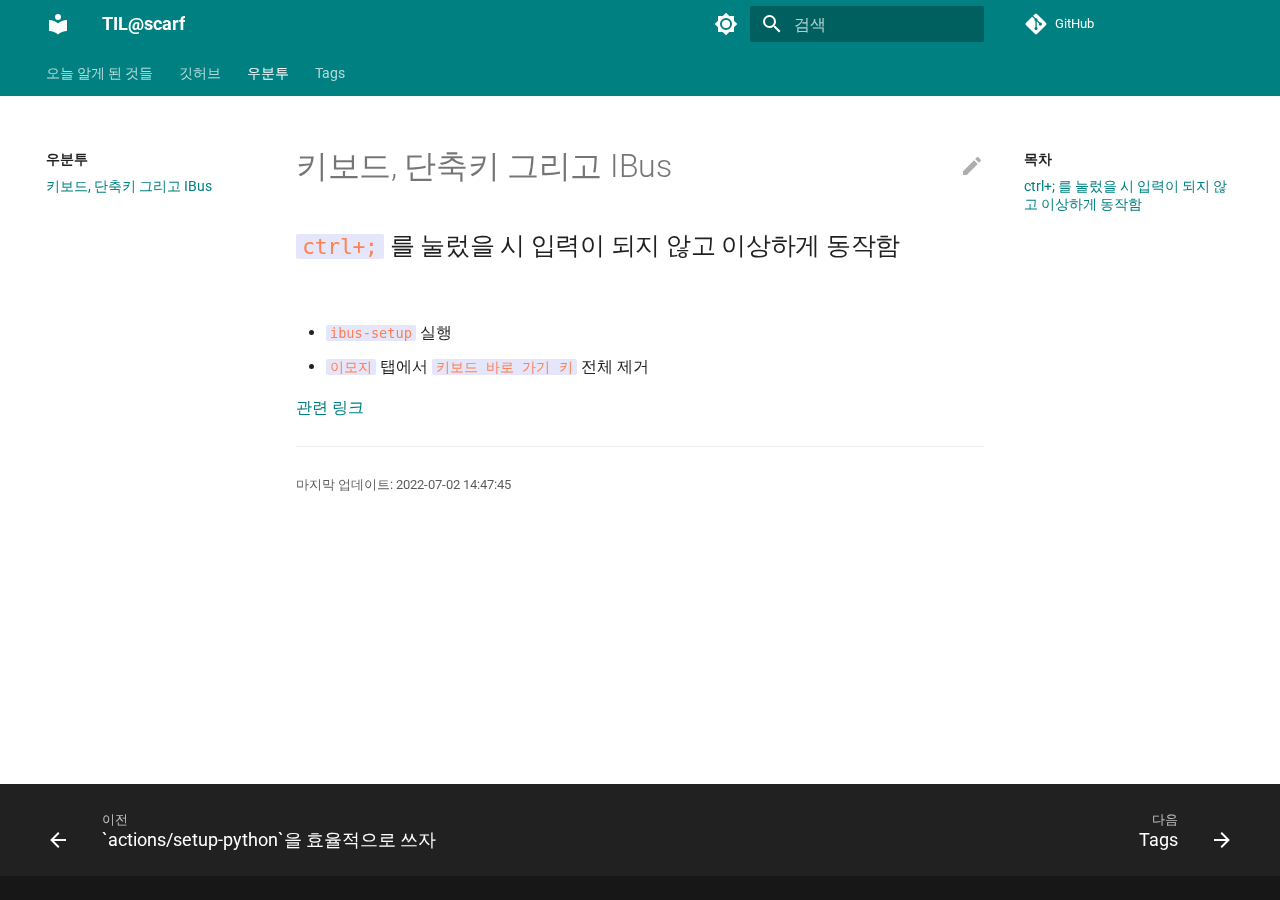
==== commit acb9f01a: "Deployed 55f4e91 with MkDocs version: 1.3.0" ====
--- a/우분투/keyboard/index.html
+++ b/우분투/keyboard/index.html
@@ -209,11 +209,15 @@
   
 
 
-  <li class="md-tabs__item">
-    <a href="../../tags.html" class="md-tabs__link">
-      None
-    </a>
-  </li>
+  
+  
+  
+    <li class="md-tabs__item">
+      <a href="../../%EA%B9%83%ED%97%88%EB%B8%8C/action/" class="md-tabs__link">
+        깃허브
+      </a>
+    </li>
+  
 
       
         
@@ -312,10 +316,43 @@
   
   
   
+    
+    <li class="md-nav__item md-nav__item--nested">
+      
+      
+        <input class="md-nav__toggle md-toggle" data-md-toggle="__nav_2" type="checkbox" id="__nav_2" >
+      
+      
+      
+      
+        <label class="md-nav__link" for="__nav_2">
+          깃허브
+          <span class="md-nav__icon md-icon"></span>
+        </label>
+      
+      <nav class="md-nav" aria-label="깃허브" data-md-level="1">
+        <label class="md-nav__title" for="__nav_2">
+          <span class="md-nav__icon md-icon"></span>
+          깃허브
+        </label>
+        <ul class="md-nav__list" data-md-scrollfix>
+          
+            
+              
+  
+  
+  
     <li class="md-nav__item">
-      <a href="../../tags.html" class="md-nav__link">
-        None
+      <a href="../../%EA%B9%83%ED%97%88%EB%B8%8C/action/" class="md-nav__link">
+        `actions/setup-python`을 효율적으로 쓰자
       </a>
+    </li>
+  
+
+            
+          
+        </ul>
+      </nav>
     </li>
   
 
@@ -482,7 +519,7 @@
 
 <h1 id="ibus">키보드, 단축키 그리고 IBus</h1>
 <h2 id="ctrl"><code>ctrl+;</code> 를 눌렀을 시 입력이 되지 않고 이상하게 동작함</h2>
-<p><img alt="" src="/images/IBus 기본 설정_01.png" /></p>
+<p><img alt="" src="../IBus%20%EA%B8%B0%EB%B3%B8%20%EC%84%A4%EC%A0%95_01.png" /></p>
 <ul>
 <li><code>ibus-setup</code> 실행</li>
 <li><code>이모지</code> 탭에서 <code>키보드 바로 가기 키</code> 전체 제거</li>
@@ -494,7 +531,7 @@
   <small>
     
       마지막 업데이트:
-      <span class="git-revision-date-localized-plugin git-revision-date-localized-plugin-iso_datetime">2022-07-02 14:15:15</span>
+      <span class="git-revision-date-localized-plugin git-revision-date-localized-plugin-iso_datetime">2022-07-02 14:47:45</span>
       
     
   </small>
@@ -514,7 +551,7 @@
     <nav class="md-footer__inner md-grid" aria-label="Footer" >
       
         
-        <a href="../../tags.html" class="md-footer__link md-footer__link--prev" aria-label="이전: None" rel="prev">
+        <a href="../../%EA%B9%83%ED%97%88%EB%B8%8C/action/" class="md-footer__link md-footer__link--prev" aria-label="이전: `actions/setup-python`을 효율적으로 쓰자" rel="prev">
           <div class="md-footer__button md-icon">
             <svg xmlns="http://www.w3.org/2000/svg" viewBox="0 0 24 24"><path d="M20 11v2H8l5.5 5.5-1.42 1.42L4.16 12l7.92-7.92L13.5 5.5 8 11h12Z"/></svg>
           </div>
@@ -523,7 +560,7 @@
               <span class="md-footer__direction">
                 이전
               </span>
-              None
+              `actions/setup-python`을 효율적으로 쓰자
             </div>
           </div>
         </a>
